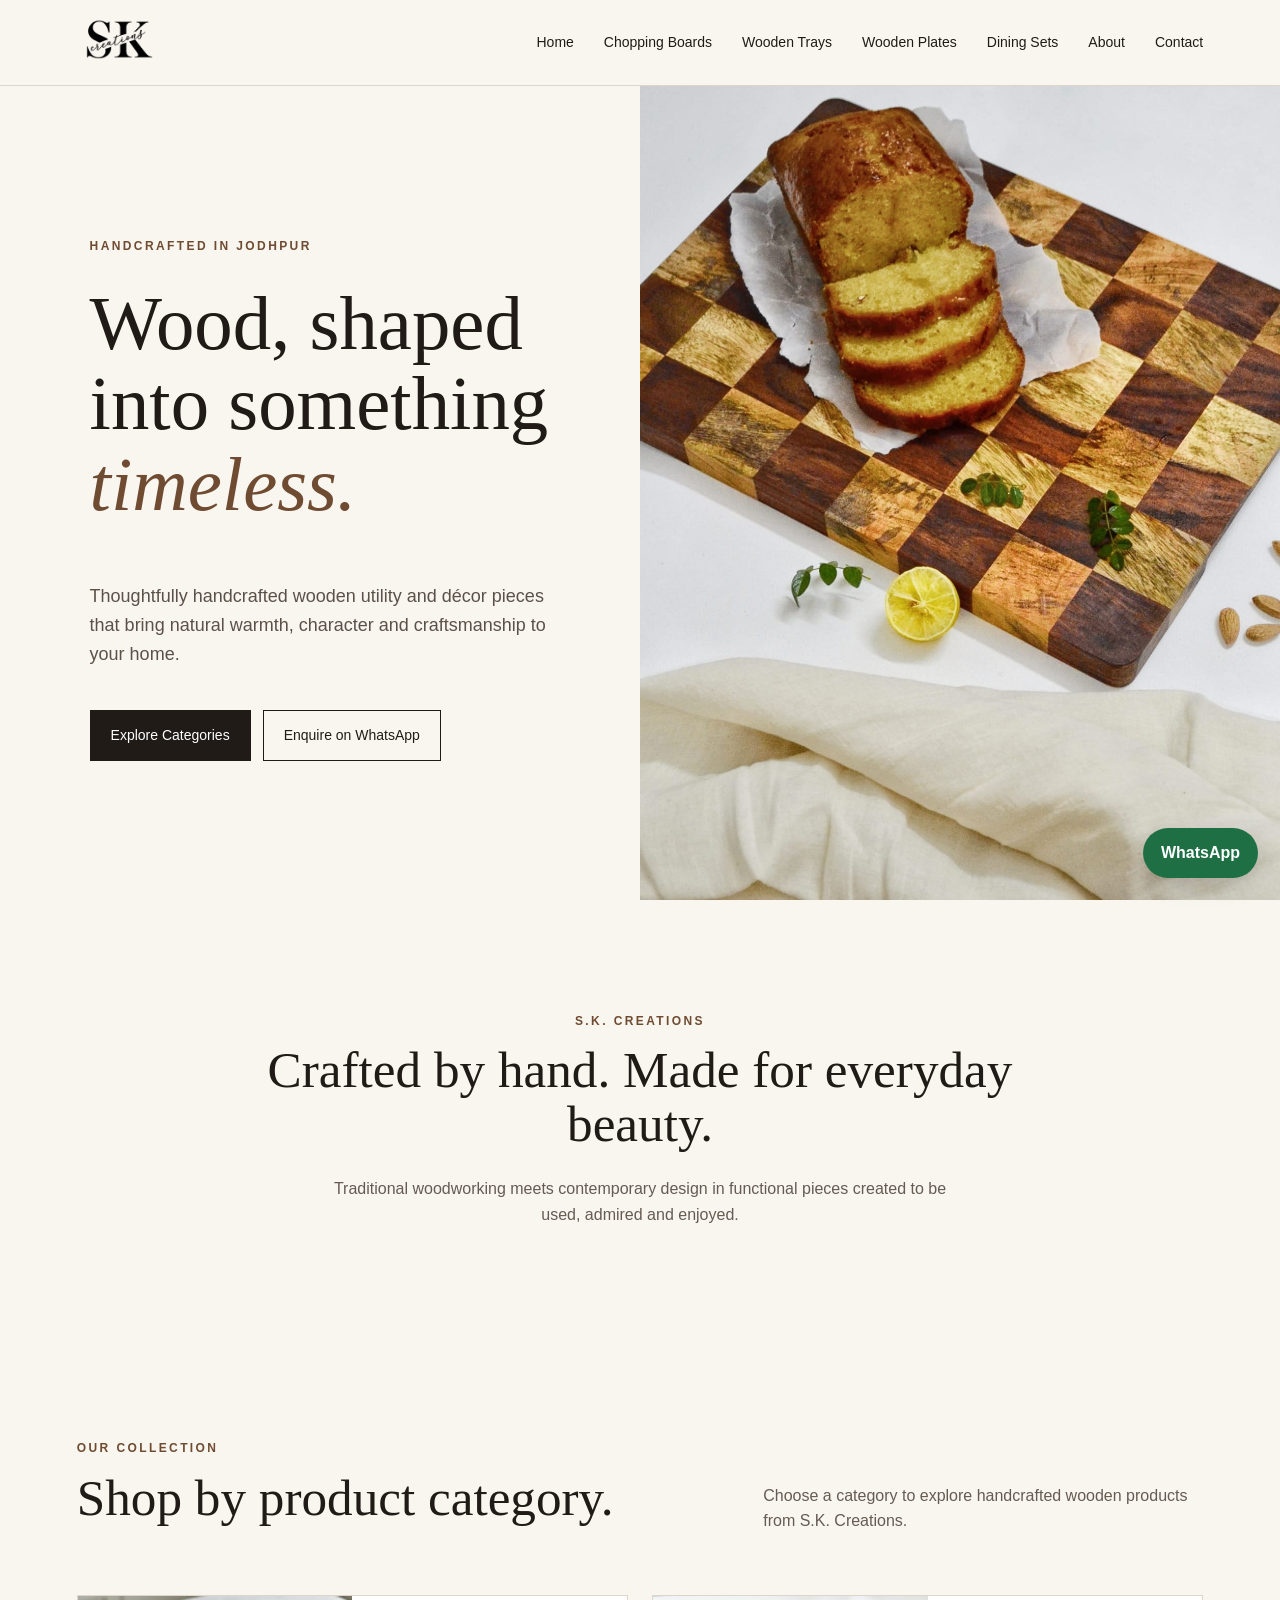
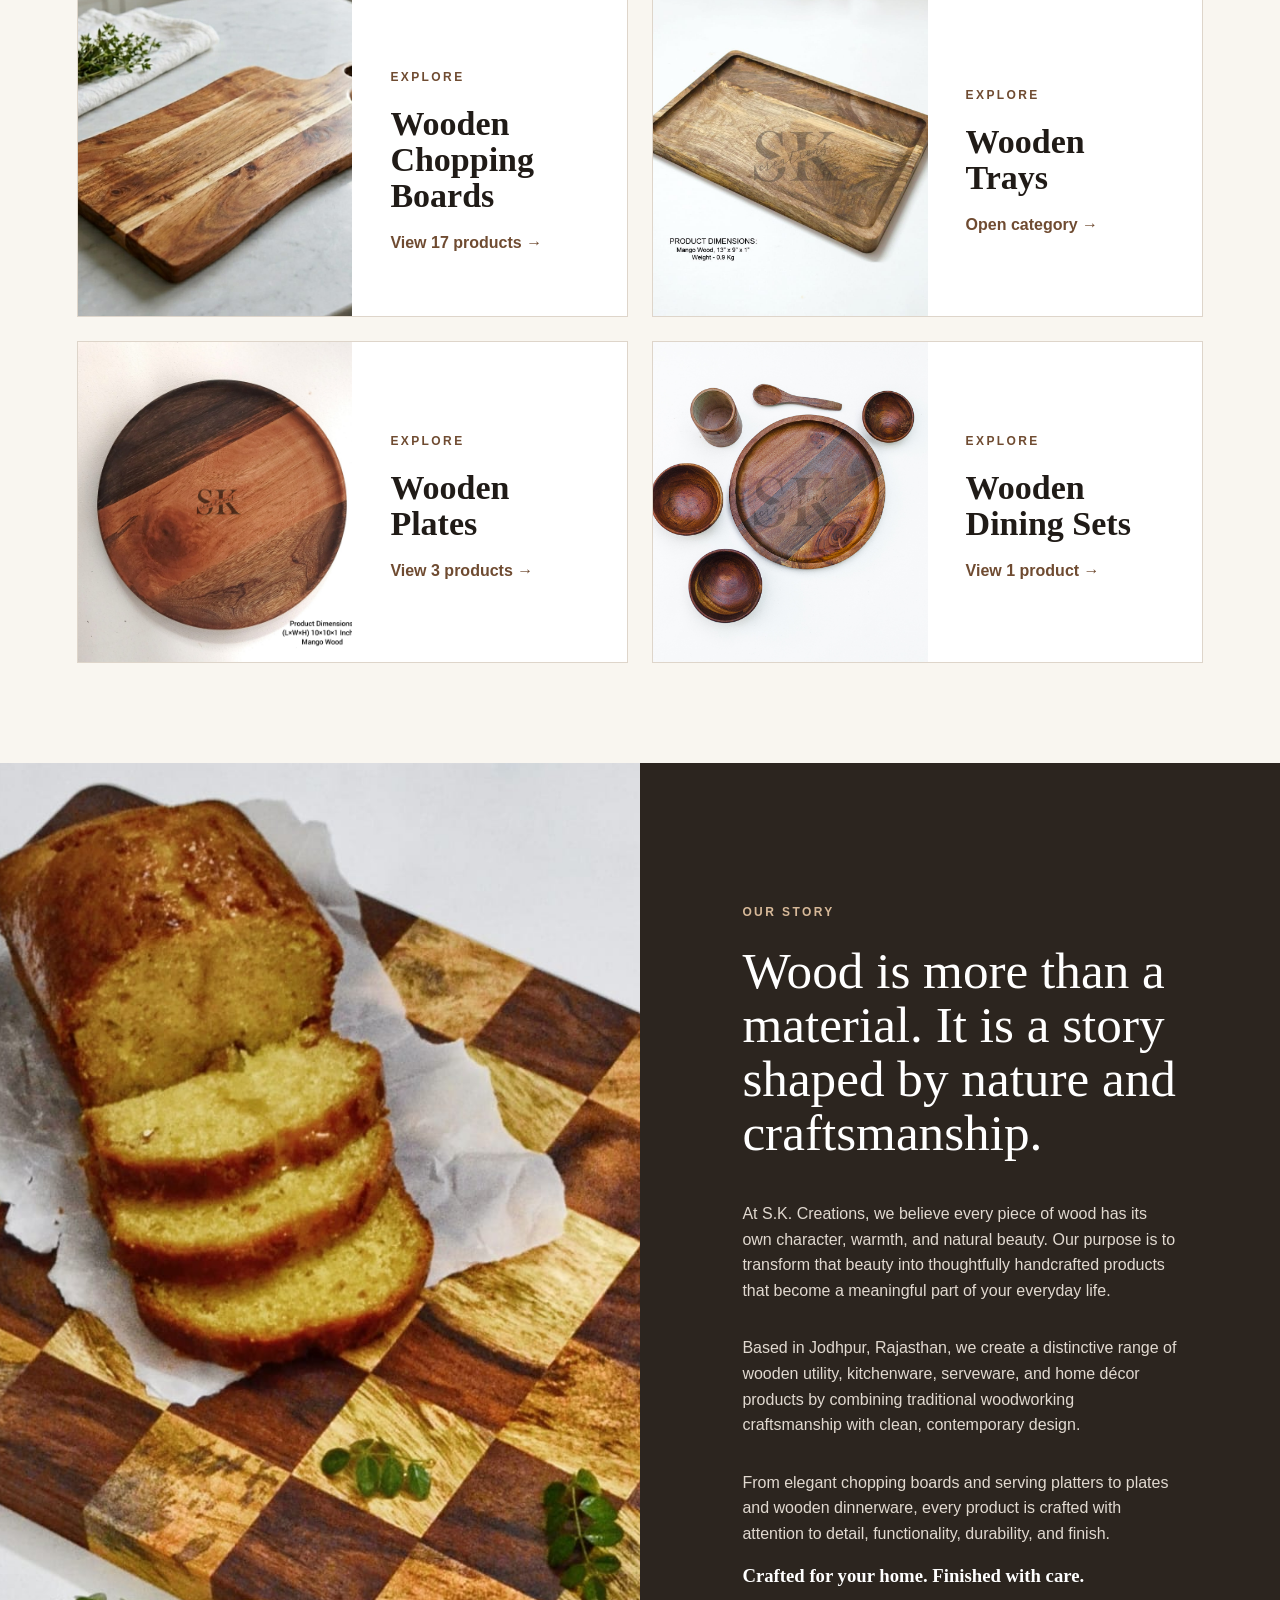
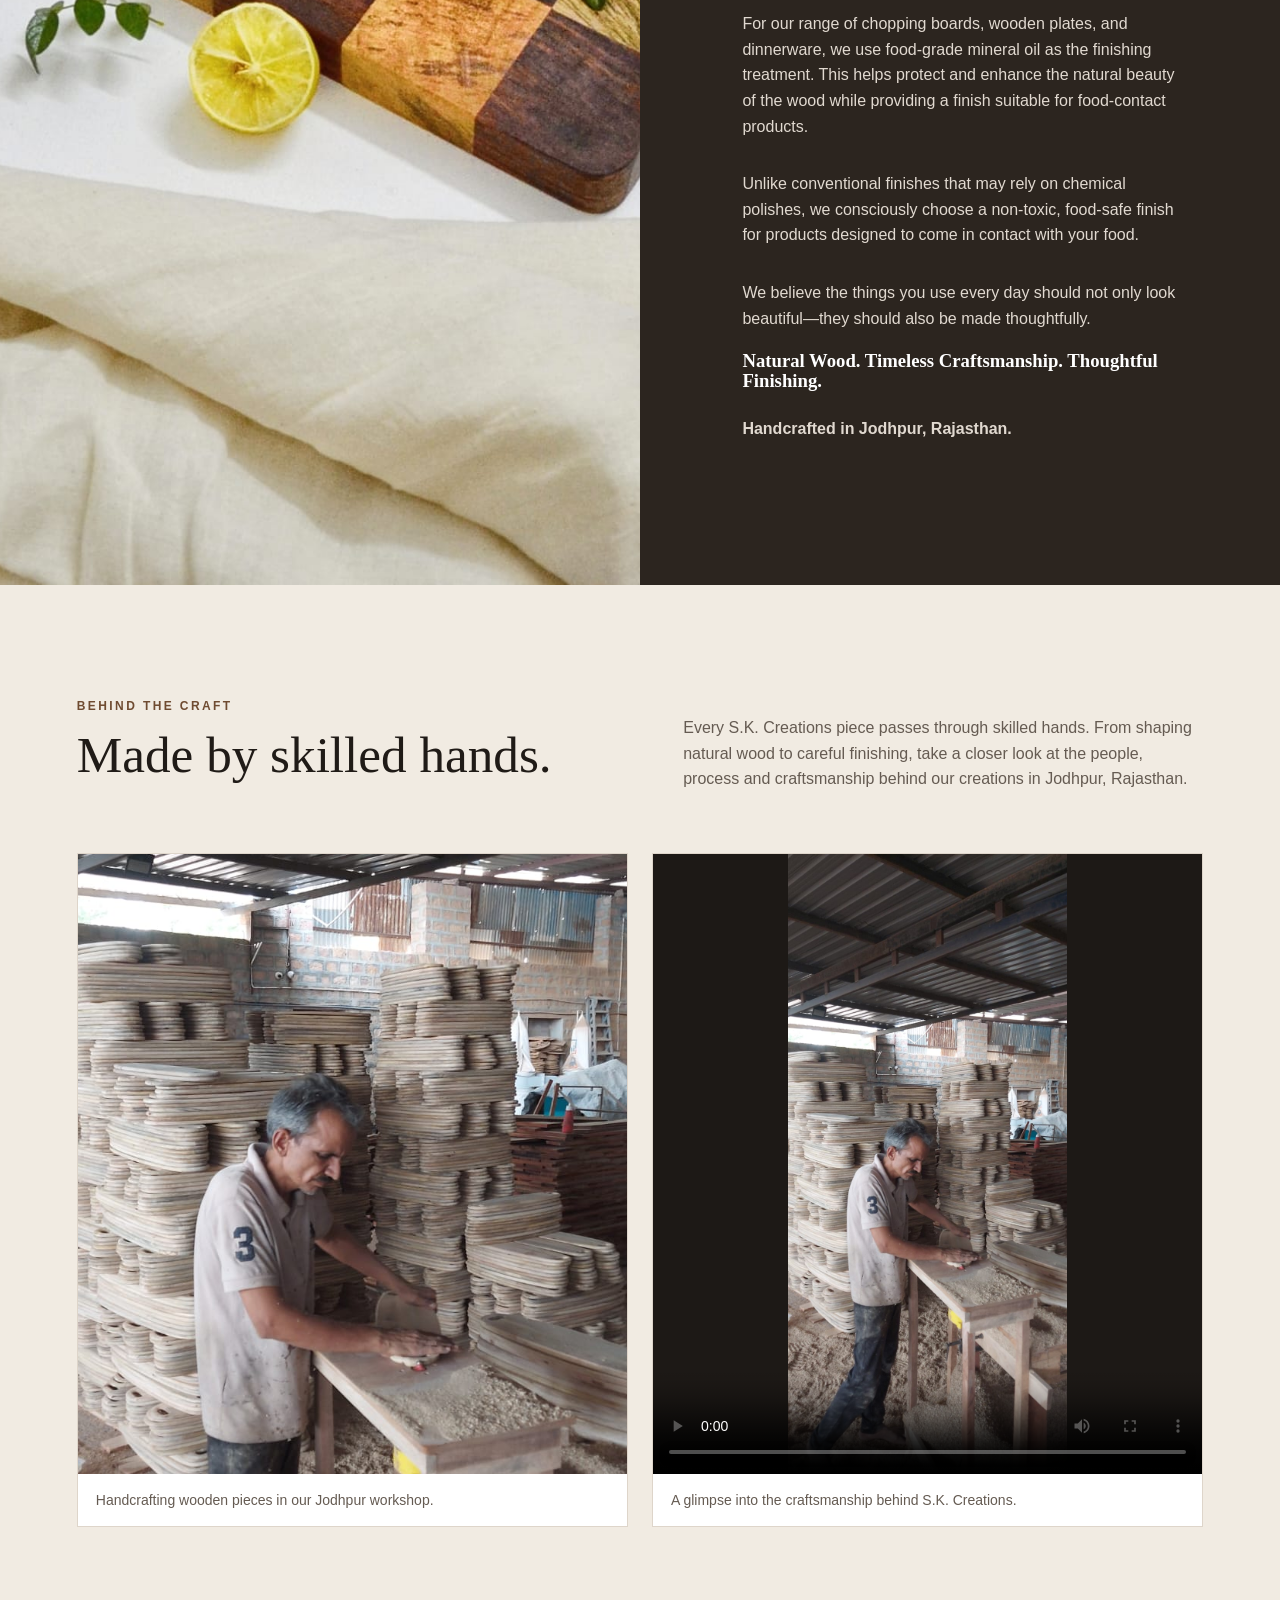
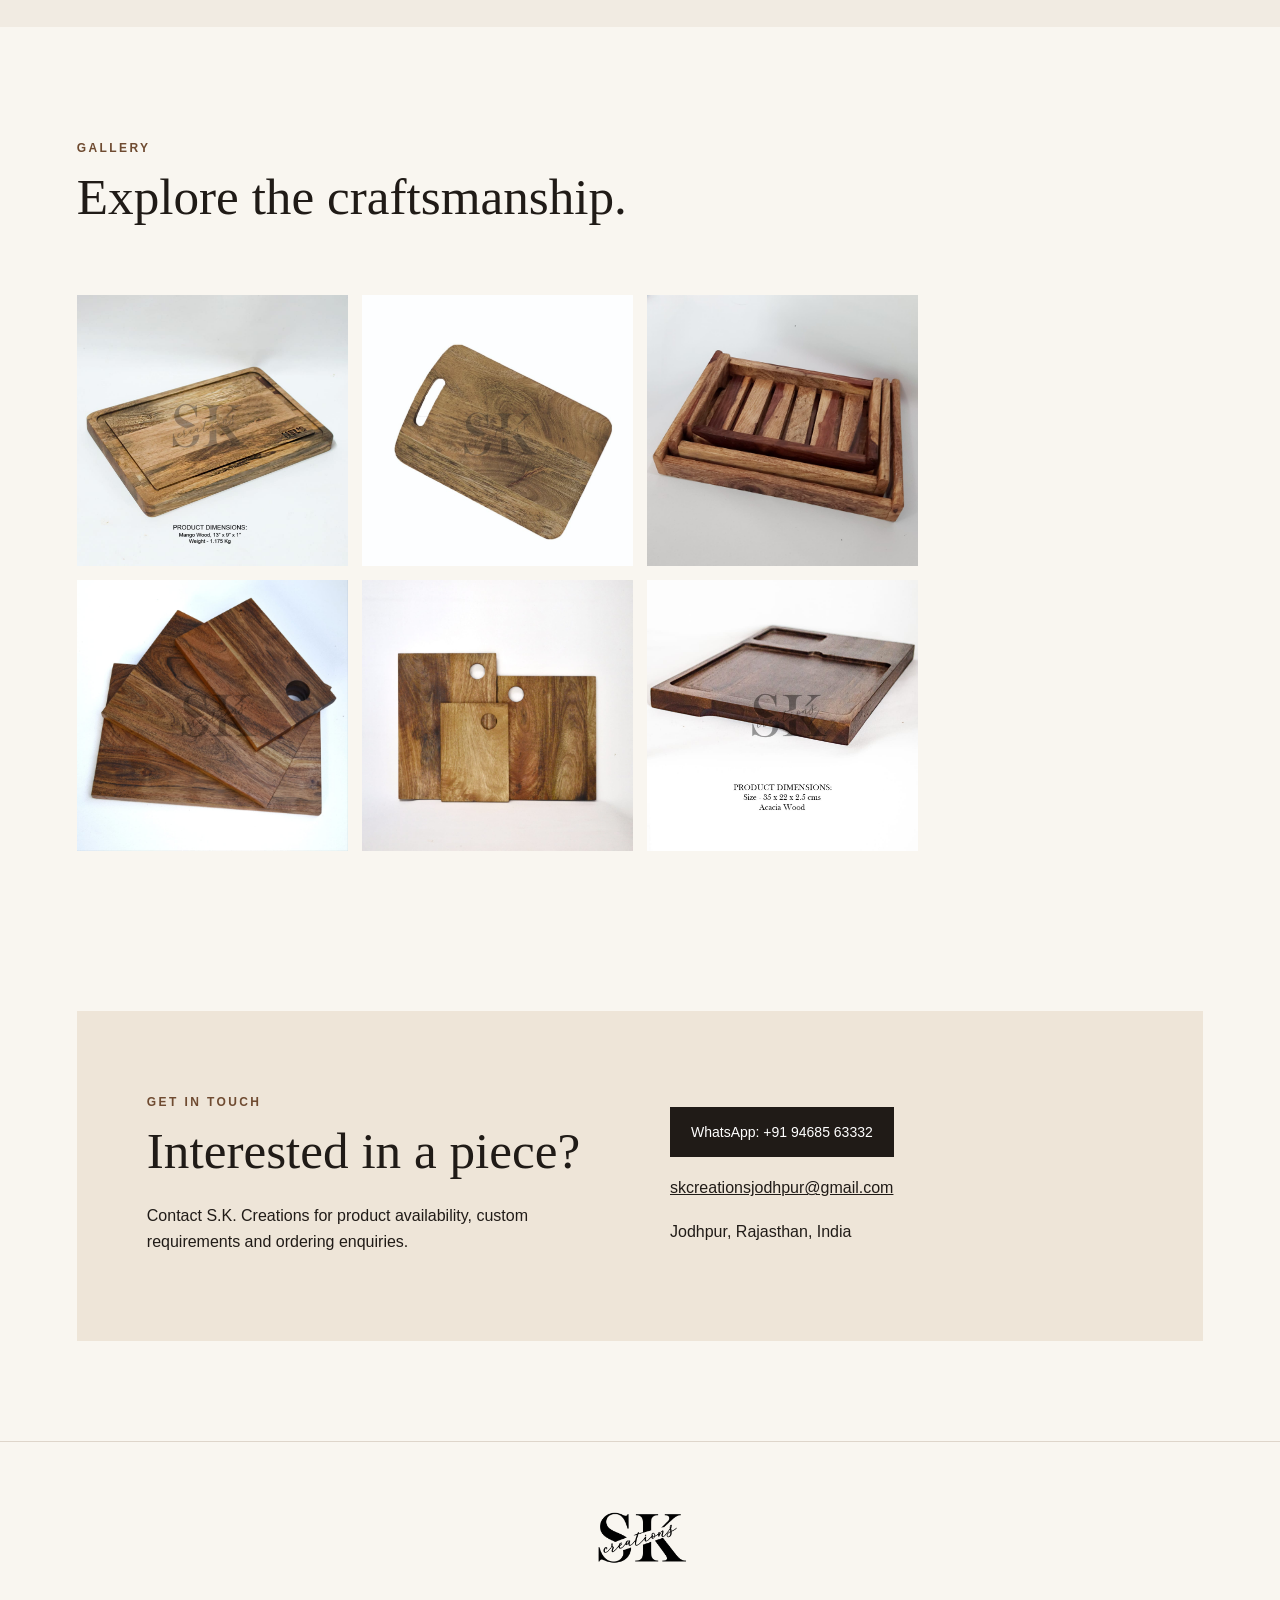
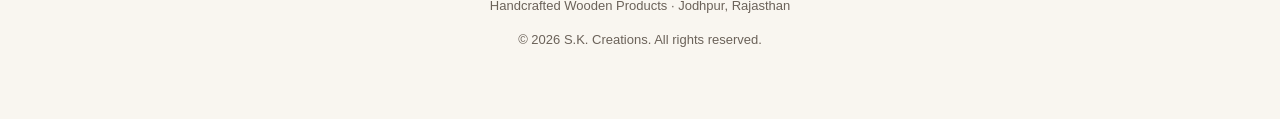
==== index.html @ da2097fd "Add files via upload Behind the Craft" ====
<!doctype html>
<html lang="en">
<head>
<meta charset="utf-8"><meta name="viewport" content="width=device-width,initial-scale=1">
<title>S.K. Creations | Handcrafted Wooden Products</title>
<meta name="description" content="S.K. Creations, Jodhpur — handcrafted wooden chopping boards, trays, plates and dining sets.">
<link rel="stylesheet" href="style.css">
</head>
<body>
<header class="header"><a class="brand" href="index.html"><img src="logo.png" alt="S.K. Creations logo"></a><button class="menu" aria-label="Open menu">☰</button><nav><a href="index.html">Home</a><a href="chopping-boards.html">Chopping Boards</a><a href="wooden-trays.html">Wooden Trays</a><a href="wooden-plates.html">Wooden Plates</a><a href="wooden-dining-set.html">Dining Sets</a><a href="index.html#about">About</a><a href="index.html#contact">Contact</a></nav></header>
<main>
<section id="home" class="hero"><div class="hero-copy"><p class="eyebrow">HANDCRAFTED IN JODHPUR</p><h1>Wood, shaped into something <em>timeless.</em></h1><p>Thoughtfully handcrafted wooden utility and décor pieces that bring natural warmth, character and craftsmanship to your home.</p><div class="actions"><a class="btn" href="#categories">Explore Categories</a><a class="btn outline wa" data-product="our handcrafted wooden collection" href="#">Enquire on WhatsApp</a></div></div><div class="hero-image"><img src="site-hero.jpeg" alt="Handcrafted wooden serving board"></div></section>
<section class="intro"><p class="eyebrow">S.K. CREATIONS</p><h2>Crafted by hand. Made for everyday beauty.</h2><p>Traditional woodworking meets contemporary design in functional pieces created to be used, admired and enjoyed.</p></section>
<section id="categories" class="section"><div class="section-head"><div><p class="eyebrow">OUR COLLECTION</p><h2>Shop by product category.</h2></div><p>Choose a category to explore handcrafted wooden products from S.K. Creations.</p></div><div class="category-grid">
<a class="category-card" href="chopping-boards.html"><img src="SK-CB-001-main.jpeg" alt="Wooden chopping boards"><div><p class="eyebrow">EXPLORE</p><h3>Wooden Chopping Boards</h3><span>View 17 products →</span></div></a>
<a class="category-card" href="wooden-trays.html"><img src="site-about.jpeg" alt="Wooden trays"><div><p class="eyebrow">EXPLORE</p><h3>Wooden Trays</h3><span>Open category →</span></div></a>
<a class="category-card" href="wooden-plates.html"><img src="SK-WP-001-main.jpeg" alt="Mango wooden round serving plates"><div><p class="eyebrow">EXPLORE</p><h3>Wooden Plates</h3><span>View 3 products →</span></div></a>
<a class="category-card" href="wooden-dining-set.html"><img src="SK-DS-001-main.jpeg" alt="Jamun Wooden Dining Set"><div><p class="eyebrow">EXPLORE</p><h3>Wooden Dining Sets</h3><span>View 1 product →</span></div></a>
</div></section>
<section id="about" class="about"><div class="about-image"><img src="our-story.jpeg" alt="Handcrafted wooden chopping board by S.K. Creations"></div><div class="about-copy"><p class="eyebrow">OUR STORY</p><h2>Wood is more than a material. It is a story shaped by nature and craftsmanship.</h2><p>At S.K. Creations, we believe every piece of wood has its own character, warmth, and natural beauty. Our purpose is to transform that beauty into thoughtfully handcrafted products that become a meaningful part of your everyday life.</p><p>Based in Jodhpur, Rajasthan, we create a distinctive range of wooden utility, kitchenware, serveware, and home décor products by combining traditional woodworking craftsmanship with clean, contemporary design.</p><p>From elegant chopping boards and serving platters to plates and wooden dinnerware, every product is crafted with attention to detail, functionality, durability, and finish.</p><h3>Crafted for your home. Finished with care.</h3><p>For our range of chopping boards, wooden plates, and dinnerware, we use food-grade mineral oil as the finishing treatment. This helps protect and enhance the natural beauty of the wood while providing a finish suitable for food-contact products.</p><p>Unlike conventional finishes that may rely on chemical polishes, we consciously choose a non-toxic, food-safe finish for products designed to come in contact with your food.</p><p>We believe the things you use every day should not only look beautiful—they should also be made thoughtfully.</p><h3>Natural Wood. Timeless Craftsmanship. Thoughtful Finishing.</h3><p class="location">Handcrafted in Jodhpur, Rajasthan.</p></div></section>
<section id="craft" class="section craft-section"><div class="section-head"><div><p class="eyebrow">BEHIND THE CRAFT</p><h2>Made by skilled hands.</h2></div><p>Every S.K. Creations piece passes through skilled hands. From shaping natural wood to careful finishing, take a closer look at the people, process and craftsmanship behind our creations in Jodhpur, Rajasthan.</p></div><div class="craft-media"><figure class="craft-photo"><img src="behind-the-craft-workshop.jpeg" alt="S.K. Creations artisan handcrafting wooden products in the Jodhpur workshop" loading="lazy"><figcaption>Handcrafting wooden pieces in our Jodhpur workshop.</figcaption></figure><figure class="craft-video"><video controls preload="metadata" playsinline poster="behind-the-craft-workshop.jpeg"><source src="behind-the-craft-workshop.mp4" type="video/mp4">Your browser does not support embedded video.</video><figcaption>A glimpse into the craftsmanship behind S.K. Creations.</figcaption></figure></div></section>
<section id="gallery" class="section gallery"><div class="section-head"><div><p class="eyebrow">GALLERY</p><h2>Explore the craftsmanship.</h2></div></div><div class="gallery-grid"><img src="site-gallery-5.jpeg" alt="Wooden chopping board"><img src="site-gallery-6.jpeg" alt="Wooden boards collection"><img src="site-gallery-7.jpeg" alt="Wooden serving board"><img src="site-gallery-8.jpeg" alt="Wooden boards"><img src="site-gallery-12.jpeg" alt="Wooden trays"><img src="site-gallery-13.jpeg" alt="Wooden serving board"></div></section>
<section id="contact" class="contact"><div><p class="eyebrow">GET IN TOUCH</p><h2>Interested in a piece?</h2><p>Contact S.K. Creations for product availability, custom requirements and ordering enquiries.</p></div><div class="contact-card"><a class="btn wa" data-product="S.K. Creations products" href="#">WhatsApp: +91 94685 63332</a><a href="mailto:skcreationsjodhpur@gmail.com">skcreationsjodhpur@gmail.com</a><span>Jodhpur, Rajasthan, India</span></div></section>
</main>
<footer><img src="logo.png" alt="S.K. Creations"><p>Handcrafted Wooden Products · Jodhpur, Rajasthan</p><p>© <span id="year"></span> S.K. Creations. All rights reserved.</p></footer>
<a class="floating-wa wa" data-product="S.K. Creations products" href="#" aria-label="Chat on WhatsApp">WhatsApp</a>
<script src="script.js"></script>
</body></html>
---- style.css ----
:root{--ink:#201b17;--brown:#6f4b31;--sand:#eee5d8;--cream:#f9f6f0;--white:#fff;--line:#ded5ca}*{box-sizing:border-box}html{scroll-behavior:smooth}body{margin:0;color:var(--ink);background:var(--cream);font-family:Arial,Helvetica,sans-serif;line-height:1.6}.header{height:86px;display:flex;align-items:center;justify-content:space-between;padding:8px 6vw;background:rgba(249,246,240,.96);position:sticky;top:0;z-index:20;border-bottom:1px solid var(--line)}.brand img{width:82px;height:66px;object-fit:contain}.header nav{display:flex;gap:30px}.header nav a,.text-link{color:var(--ink);text-decoration:none;font-size:14px}.menu{display:none;background:none;border:0;font-size:26px}.hero{min-height:calc(100vh - 86px);display:grid;grid-template-columns:1fr 1fr}.hero-copy{padding:10vw 7vw;display:flex;flex-direction:column;justify-content:center}.eyebrow{letter-spacing:.2em;font-size:12px;font-weight:700;color:var(--brown)}h1,h2,h3{font-family:Georgia,'Times New Roman',serif;line-height:1.05;margin:.2em 0 .5em}h1{font-size:clamp(44px,6vw,88px);font-weight:400}h1 em{color:var(--brown)}h2{font-size:clamp(34px,4vw,58px);font-weight:400}.hero-copy>p:not(.eyebrow){max-width:590px;font-size:18px;color:#5b5148}.hero-image img,.about-image img{width:100%;height:100%;object-fit:cover}.actions{display:flex;gap:12px;flex-wrap:wrap;margin-top:24px}.btn{display:inline-block;background:var(--ink);color:white;text-decoration:none;padding:13px 20px;border:1px solid var(--ink);font-size:14px}.btn.outline{background:transparent;color:var(--ink)}.intro{text-align:center;padding:100px 20px;max-width:900px;margin:auto}.intro>p:last-child{max-width:650px;margin:auto;color:#655b52}.section{padding:100px 6vw}.section-head{display:flex;justify-content:space-between;align-items:end;gap:40px;margin-bottom:45px}.section-head>p{max-width:440px;color:#655b52}.grid.products{display:grid;grid-template-columns:repeat(3,1fr);gap:22px}.card{background:white;border:1px solid var(--line)}.card img{width:100%;aspect-ratio:1/1;object-fit:cover}.card>div{padding:24px}.card h3{font-size:27px}.card strong{display:block;font-size:13px;color:var(--brown);margin:16px 0 8px}.text-link{font-weight:700}.feature{grid-column:span 2;display:grid;grid-template-columns:1.2fr 1fr}.feature img{height:100%;aspect-ratio:auto}.feature>div{display:flex;flex-direction:column;justify-content:center;align-items:flex-start}.about{display:grid;grid-template-columns:1fr 1fr;background:#2c251f;color:white}.about-image{min-height:650px}.about-copy{padding:10vw 8vw;display:flex;flex-direction:column;justify-content:center}.about-copy .eyebrow{color:#d7b999}.about-copy p{color:#e1d9d0}.location{font-weight:700}.gallery-grid{columns:4 240px;column-gap:14px}.gallery-grid img{width:100%;display:block;margin:0 0 14px;break-inside:avoid}.contact{margin:60px 6vw 100px;background:var(--sand);padding:70px;display:grid;grid-template-columns:1fr 1fr;gap:60px}.contact-card{display:flex;flex-direction:column;justify-content:center;align-items:flex-start;gap:18px}.contact-card>a:not(.btn){color:var(--ink)}footer{text-align:center;padding:55px 20px;border-top:1px solid var(--line);font-size:13px;color:#6b6259}footer img{width:110px;height:80px;object-fit:contain}.floating-wa{position:fixed;right:22px;bottom:22px;background:#1f6f45;color:#fff;padding:12px 18px;border-radius:30px;text-decoration:none;font-weight:700;z-index:30;box-shadow:0 6px 25px #0002}@media(max-width:850px){.header nav{display:none;position:absolute;top:86px;left:0;right:0;background:var(--cream);padding:25px 6vw;flex-direction:column;border-bottom:1px solid var(--line)}.header nav.open{display:flex}.menu{display:block}.hero{grid-template-columns:1fr}.hero-copy{padding:80px 7vw}.hero-image{height:60vh}.section-head{display:block}.grid.products{grid-template-columns:1fr 1fr}.feature{grid-column:span 2}.about{grid-template-columns:1fr}.about-image{min-height:450px}.contact{grid-template-columns:1fr;padding:45px 28px}}@media(max-width:560px){.grid.products{grid-template-columns:1fr}.feature{grid-column:auto;display:block}.section{padding:75px 5vw}.contact{margin:30px 5vw 70px}.gallery-grid{columns:2}.hero-image{height:52vh}}

/* Product catalogue upgrade */
.product-catalogue{padding-bottom:40px}.product-detail{display:grid;grid-template-columns:minmax(0,1.15fr) minmax(320px,.85fr);gap:64px;align-items:start;padding:64px 0;border-top:1px solid #ded8cf}.product-detail:first-of-type{margin-top:26px}.product-detail.reverse .product-gallery{order:2}.product-detail.reverse .product-info{order:1}.main-product-image{background:#f3f0ea;aspect-ratio:4/3;overflow:hidden}.main-product-image img{width:100%;height:100%;object-fit:contain;display:block}.thumb-row{display:flex;gap:10px;margin-top:12px;overflow-x:auto;padding-bottom:6px}.thumb{border:1px solid #ddd5c9;background:#fff;padding:0;width:76px;height:76px;flex:0 0 76px;cursor:pointer;opacity:.72}.thumb.active{border:2px solid #7a4e31;opacity:1}.thumb img{width:100%;height:100%;object-fit:cover;display:block}.product-info h2{font-size:clamp(34px,4vw,58px);line-height:1.02;margin:10px 0 12px}.product-subtitle{font-size:17px;color:#6b625a;margin-bottom:22px}.price{font-family:Georgia,serif;font-size:40px;margin:10px 0 2px}.tax-note{font-size:14px;color:#7a4e31;margin:0 0 28px}.specs{border-top:1px solid #ded8cf;margin:0 0 26px}.specs div{display:grid;grid-template-columns:120px 1fr;gap:18px;padding:13px 0;border-bottom:1px solid #ded8cf}.specs dt{font-size:12px;text-transform:uppercase;letter-spacing:.12em;color:#7a7169}.specs dd{margin:0;font-weight:600}.product-description{line-height:1.75;margin-bottom:28px}.product-wa{display:inline-block}.scroll-thumbs{scrollbar-width:thin}@media(max-width:850px){.product-detail{grid-template-columns:1fr;gap:28px;padding:44px 0}.product-detail.reverse .product-gallery,.product-detail.reverse .product-info{order:initial}.product-info h2{font-size:38px}.main-product-image{aspect-ratio:1/1}.thumb{width:64px;height:64px;flex-basis:64px}.specs div{grid-template-columns:105px 1fr}}


/* Category pages */
.category-grid{display:grid;grid-template-columns:repeat(2,1fr);gap:24px}.category-card{display:grid;grid-template-columns:1fr 1fr;background:#fff;border:1px solid var(--line);color:var(--ink);text-decoration:none;min-height:320px;transition:transform .2s ease,box-shadow .2s ease}.category-card:hover{transform:translateY(-3px);box-shadow:0 12px 30px #0001}.category-card img{width:100%;height:100%;min-height:320px;object-fit:cover}.category-card>div{padding:38px;display:flex;flex-direction:column;justify-content:center;align-items:flex-start}.category-card h3{font-size:34px}.category-card span{font-weight:700;color:var(--brown)}.category-hero{padding:100px 7vw 75px;background:var(--sand);text-align:center}.category-hero h1{font-size:clamp(46px,6vw,82px)}.category-hero>p:not(.eyebrow){max-width:700px;margin:0 auto 22px;color:#655b52;font-size:18px}.category-placeholder{display:grid;grid-template-columns:1fr 1fr;gap:70px;align-items:center;min-height:560px}.placeholder-image img{width:100%;height:520px;object-fit:cover}.category-placeholder>div:last-child p:not(.eyebrow){max-width:560px;color:#655b52;margin-bottom:26px}@media(max-width:1000px){.header nav{gap:15px}.header nav a{font-size:12px}}@media(max-width:850px){.category-grid{grid-template-columns:1fr}.category-card{grid-template-columns:1fr 1fr}.category-placeholder{grid-template-columns:1fr;gap:30px}.placeholder-image img{height:420px}.category-hero{padding:75px 6vw 55px}}@media(max-width:560px){.category-card{grid-template-columns:1fr}.category-card img{min-height:250px;height:250px}.category-card>div{padding:28px}.category-card h3{font-size:30px}.placeholder-image img{height:320px}}

/* Behind the Craft */
.craft-section{background:#f1ebe2}.craft-media{display:grid;grid-template-columns:1fr 1fr;gap:24px;align-items:stretch}.craft-media figure{margin:0;background:#fff;border:1px solid var(--line);overflow:hidden}.craft-photo img,.craft-video video{display:block;width:100%;height:620px;object-fit:cover;background:#1d1916}.craft-video video{object-fit:contain}.craft-media figcaption{padding:15px 18px;color:#655b52;font-size:14px}.craft-section .section-head>p{max-width:520px}@media(max-width:850px){.craft-media{grid-template-columns:1fr}.craft-photo img,.craft-video video{height:auto;max-height:70vh}.craft-video video{aspect-ratio:9/16}}
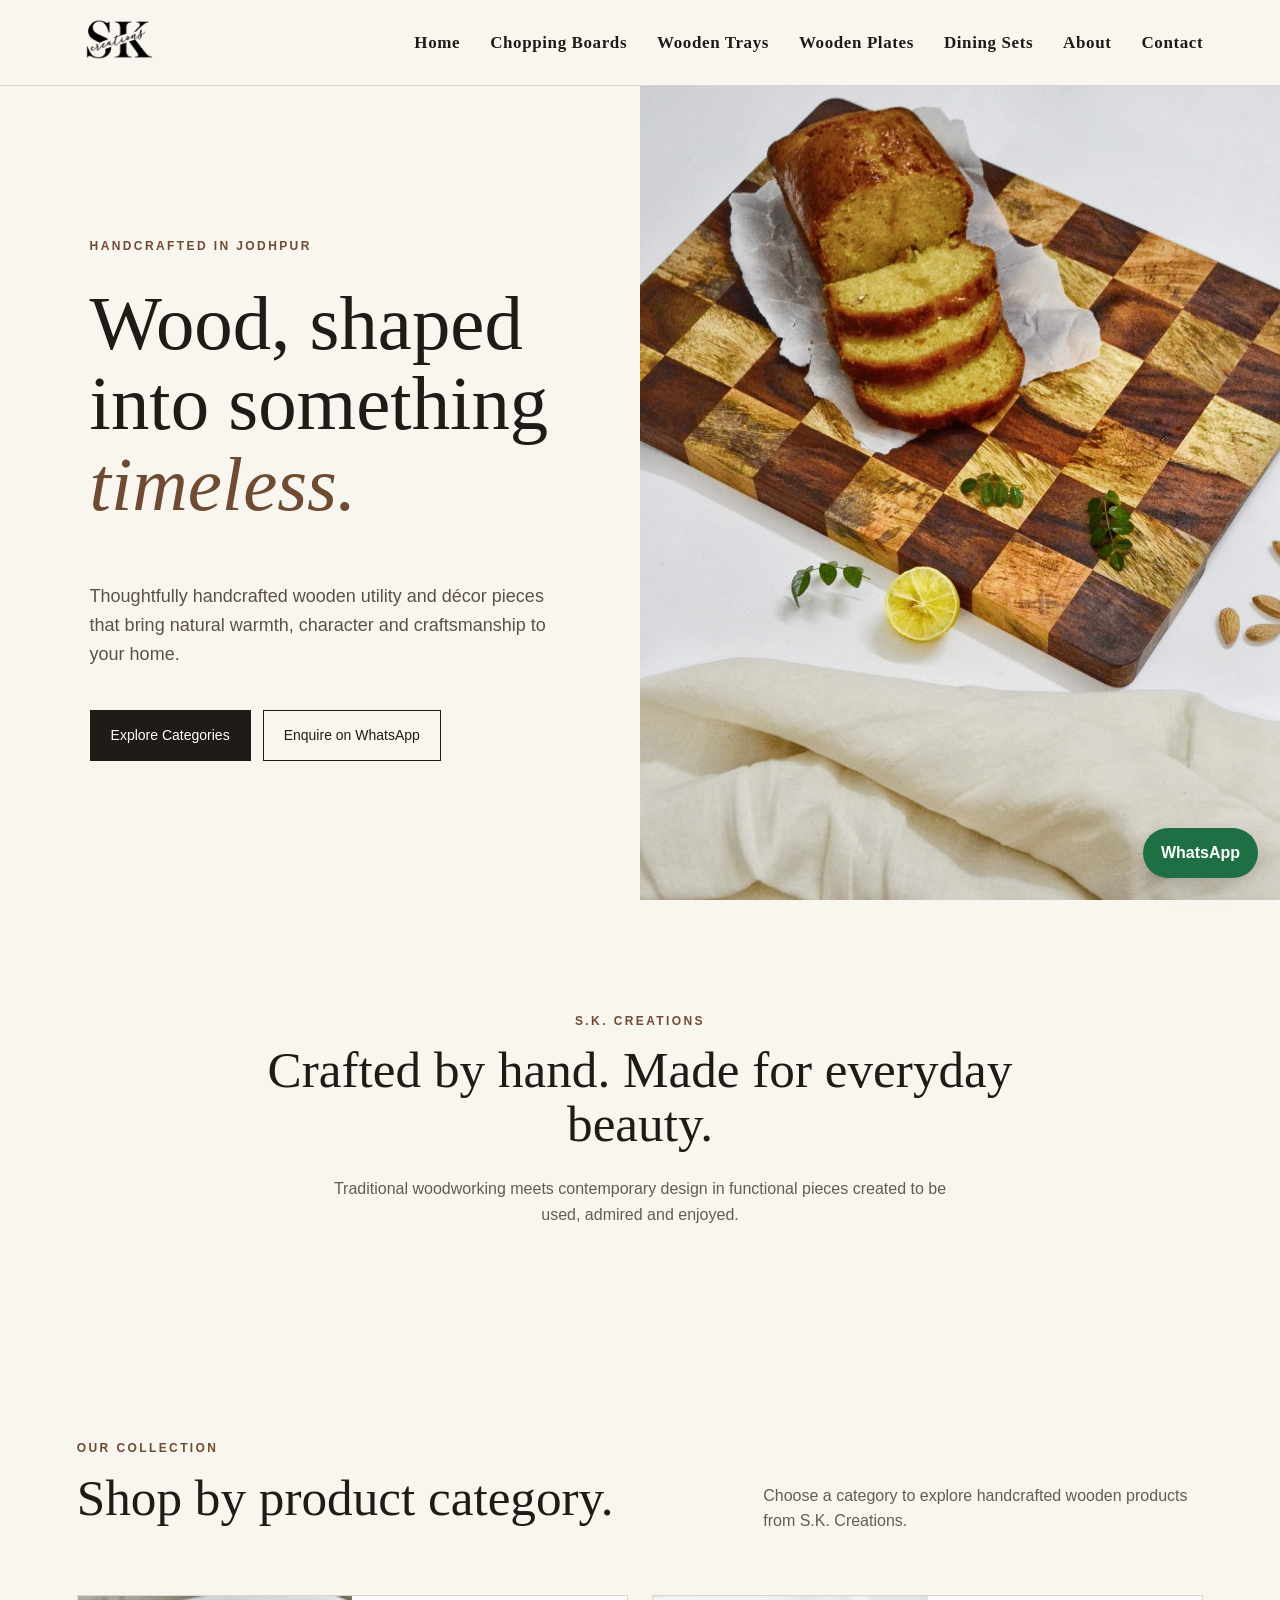
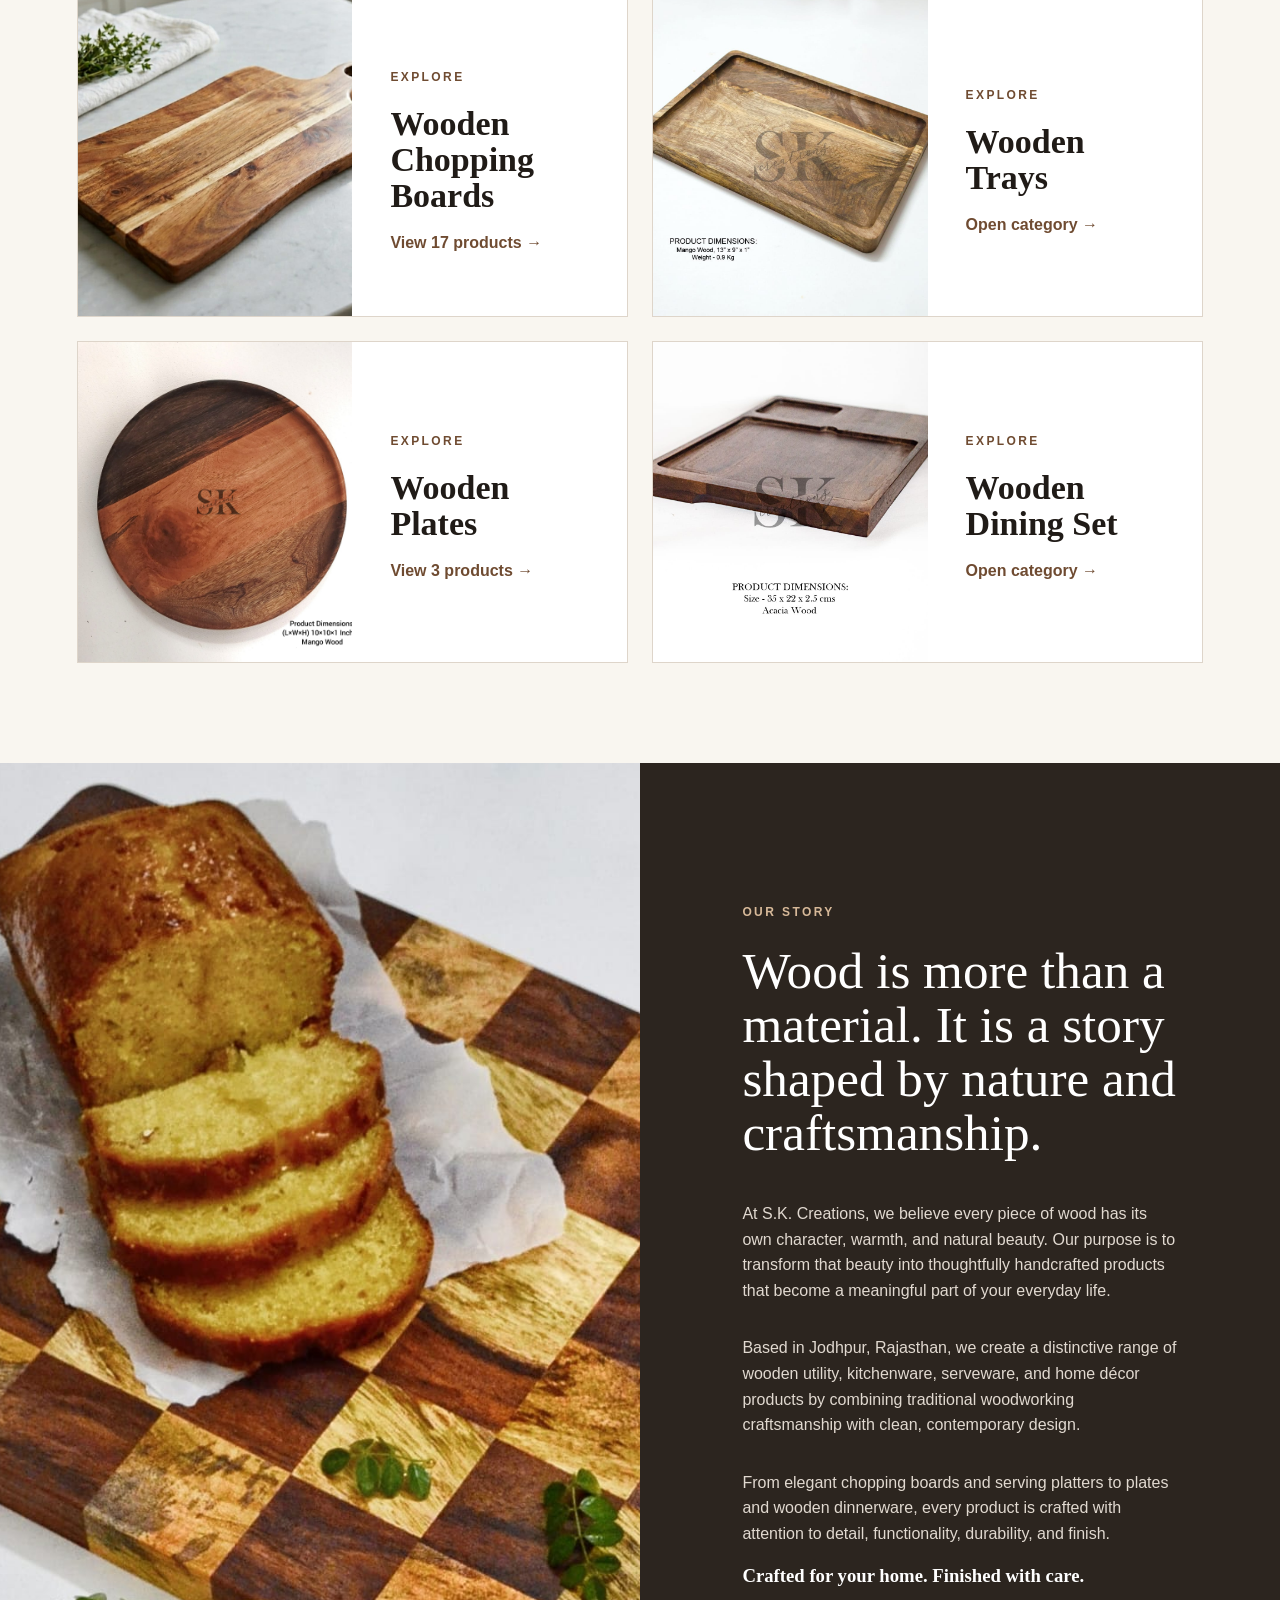
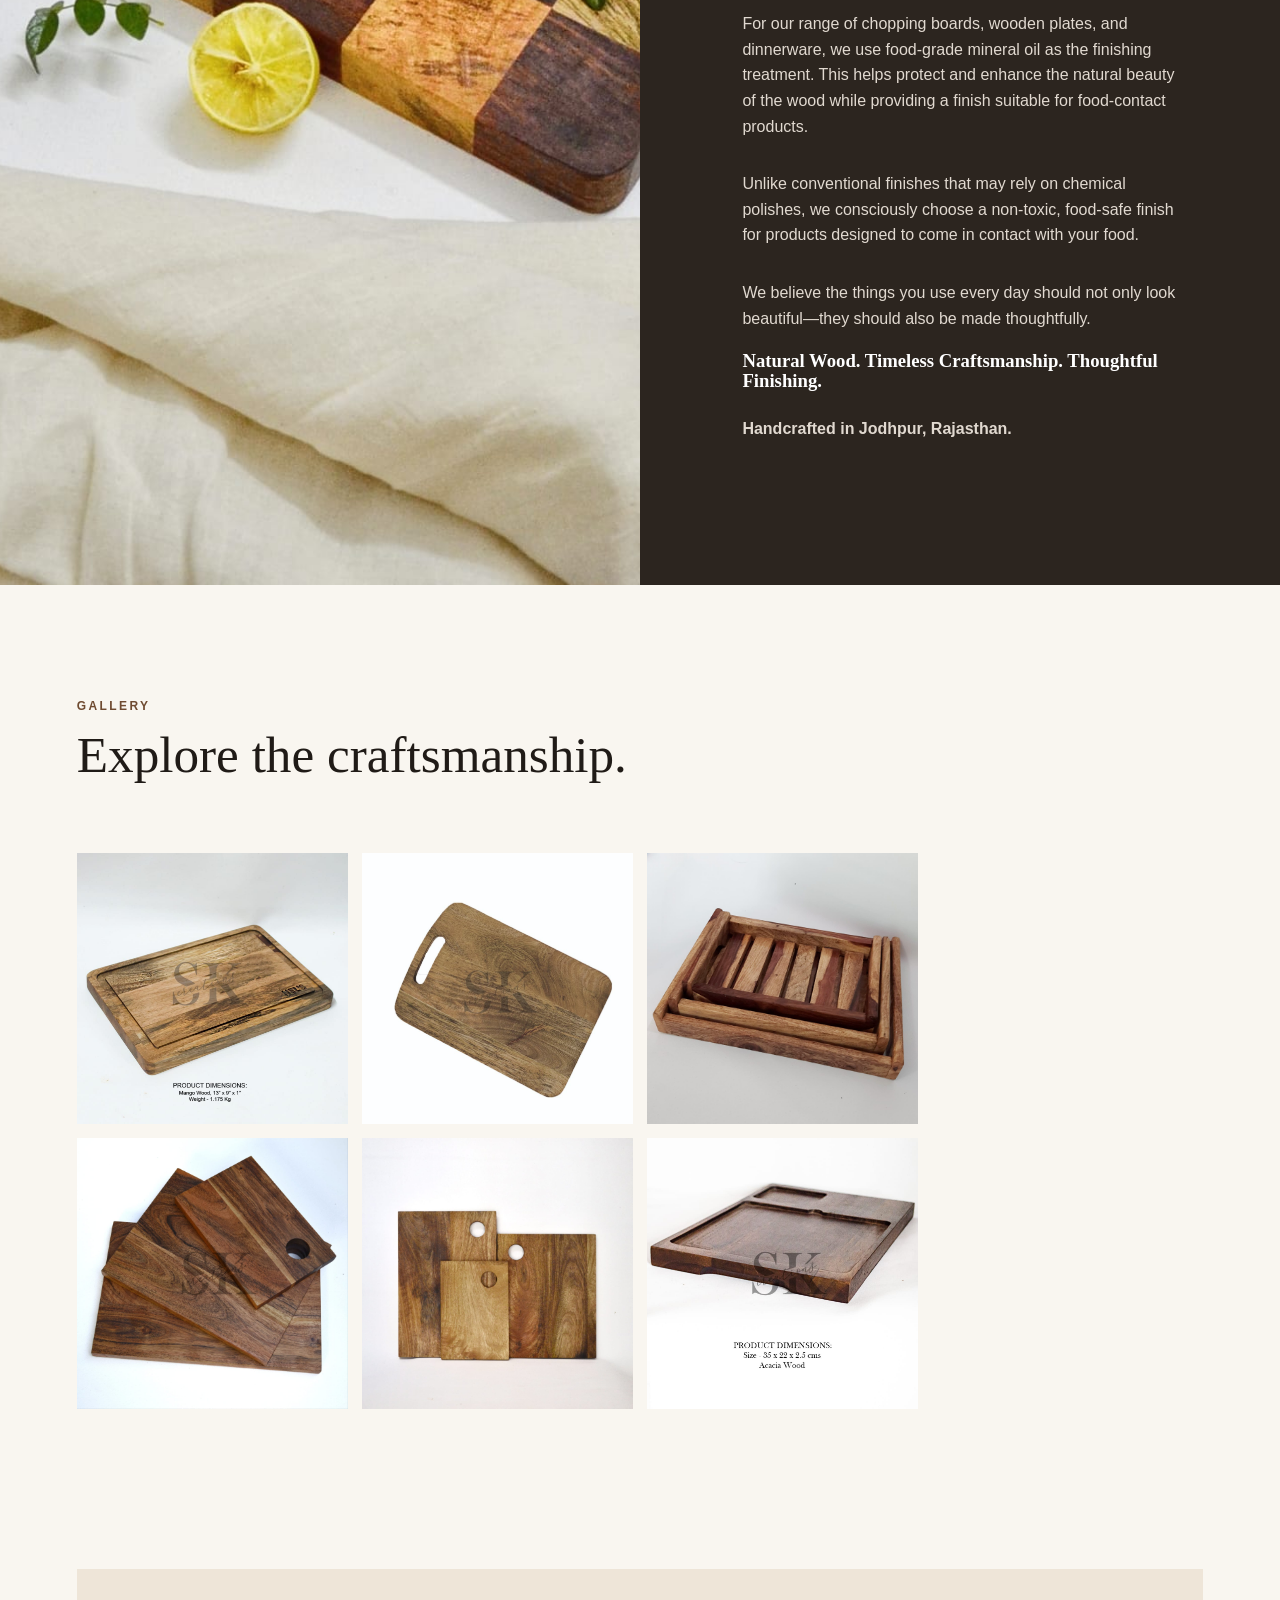
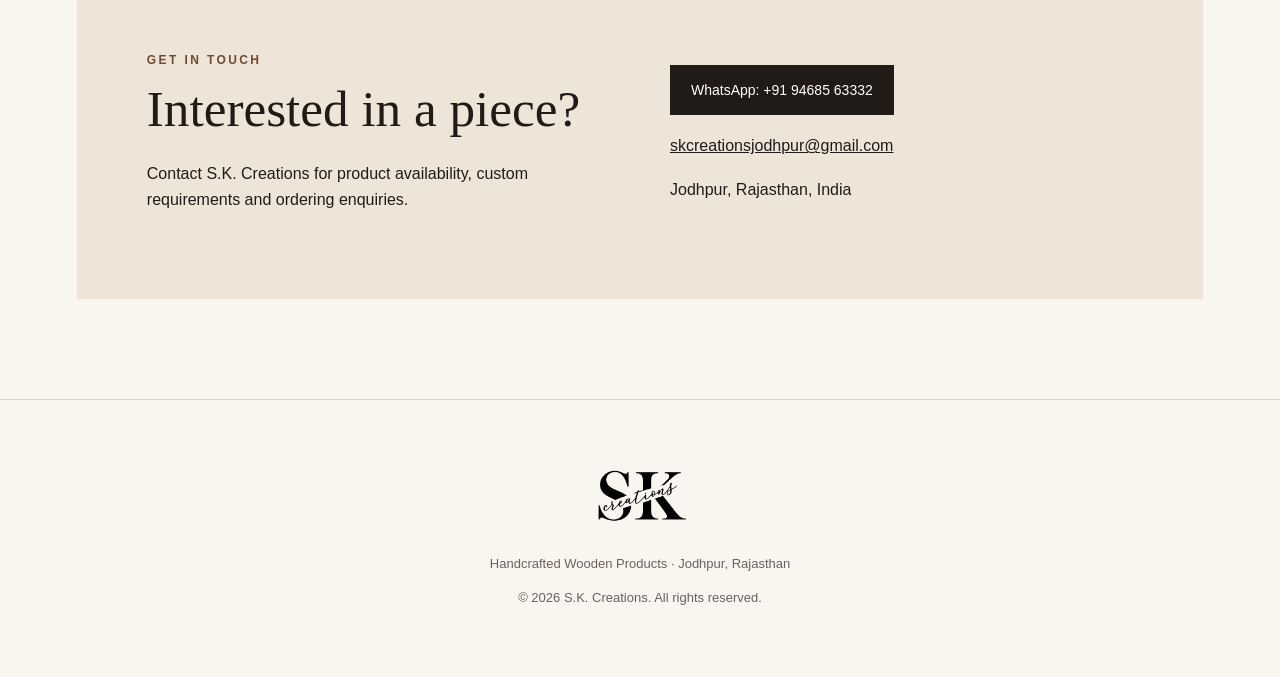
==== commit bf6e43d4: "Add files via upload address" ====
--- a/index.html
+++ b/index.html
@@ -15,10 +15,9 @@
 <a class="category-card" href="chopping-boards.html"><img src="SK-CB-001-main.jpeg" alt="Wooden chopping boards"><div><p class="eyebrow">EXPLORE</p><h3>Wooden Chopping Boards</h3><span>View 17 products →</span></div></a>
 <a class="category-card" href="wooden-trays.html"><img src="site-about.jpeg" alt="Wooden trays"><div><p class="eyebrow">EXPLORE</p><h3>Wooden Trays</h3><span>Open category →</span></div></a>
 <a class="category-card" href="wooden-plates.html"><img src="SK-WP-001-main.jpeg" alt="Mango wooden round serving plates"><div><p class="eyebrow">EXPLORE</p><h3>Wooden Plates</h3><span>View 3 products →</span></div></a>
-<a class="category-card" href="wooden-dining-set.html"><img src="SK-DS-001-main.jpeg" alt="Jamun Wooden Dining Set"><div><p class="eyebrow">EXPLORE</p><h3>Wooden Dining Sets</h3><span>View 1 product →</span></div></a>
+<a class="category-card" href="wooden-dining-set.html"><img src="site-gallery-13.jpeg" alt="Wooden dining set"><div><p class="eyebrow">EXPLORE</p><h3>Wooden Dining Set</h3><span>Open category →</span></div></a>
 </div></section>
 <section id="about" class="about"><div class="about-image"><img src="our-story.jpeg" alt="Handcrafted wooden chopping board by S.K. Creations"></div><div class="about-copy"><p class="eyebrow">OUR STORY</p><h2>Wood is more than a material. It is a story shaped by nature and craftsmanship.</h2><p>At S.K. Creations, we believe every piece of wood has its own character, warmth, and natural beauty. Our purpose is to transform that beauty into thoughtfully handcrafted products that become a meaningful part of your everyday life.</p><p>Based in Jodhpur, Rajasthan, we create a distinctive range of wooden utility, kitchenware, serveware, and home décor products by combining traditional woodworking craftsmanship with clean, contemporary design.</p><p>From elegant chopping boards and serving platters to plates and wooden dinnerware, every product is crafted with attention to detail, functionality, durability, and finish.</p><h3>Crafted for your home. Finished with care.</h3><p>For our range of chopping boards, wooden plates, and dinnerware, we use food-grade mineral oil as the finishing treatment. This helps protect and enhance the natural beauty of the wood while providing a finish suitable for food-contact products.</p><p>Unlike conventional finishes that may rely on chemical polishes, we consciously choose a non-toxic, food-safe finish for products designed to come in contact with your food.</p><p>We believe the things you use every day should not only look beautiful—they should also be made thoughtfully.</p><h3>Natural Wood. Timeless Craftsmanship. Thoughtful Finishing.</h3><p class="location">Handcrafted in Jodhpur, Rajasthan.</p></div></section>
-<section id="craft" class="section craft-section"><div class="section-head"><div><p class="eyebrow">BEHIND THE CRAFT</p><h2>Made by skilled hands.</h2></div><p>Every S.K. Creations piece passes through skilled hands. From shaping natural wood to careful finishing, take a closer look at the people, process and craftsmanship behind our creations in Jodhpur, Rajasthan.</p></div><div class="craft-media"><figure class="craft-photo"><img src="behind-the-craft-workshop.jpeg" alt="S.K. Creations artisan handcrafting wooden products in the Jodhpur workshop" loading="lazy"><figcaption>Handcrafting wooden pieces in our Jodhpur workshop.</figcaption></figure><figure class="craft-video"><video controls preload="metadata" playsinline poster="behind-the-craft-workshop.jpeg"><source src="behind-the-craft-workshop.mp4" type="video/mp4">Your browser does not support embedded video.</video><figcaption>A glimpse into the craftsmanship behind S.K. Creations.</figcaption></figure></div></section>
 <section id="gallery" class="section gallery"><div class="section-head"><div><p class="eyebrow">GALLERY</p><h2>Explore the craftsmanship.</h2></div></div><div class="gallery-grid"><img src="site-gallery-5.jpeg" alt="Wooden chopping board"><img src="site-gallery-6.jpeg" alt="Wooden boards collection"><img src="site-gallery-7.jpeg" alt="Wooden serving board"><img src="site-gallery-8.jpeg" alt="Wooden boards"><img src="site-gallery-12.jpeg" alt="Wooden trays"><img src="site-gallery-13.jpeg" alt="Wooden serving board"></div></section>
 <section id="contact" class="contact"><div><p class="eyebrow">GET IN TOUCH</p><h2>Interested in a piece?</h2><p>Contact S.K. Creations for product availability, custom requirements and ordering enquiries.</p></div><div class="contact-card"><a class="btn wa" data-product="S.K. Creations products" href="#">WhatsApp: +91 94685 63332</a><a href="mailto:skcreationsjodhpur@gmail.com">skcreationsjodhpur@gmail.com</a><span>Jodhpur, Rajasthan, India</span></div></section>
 </main>
--- a/style.css
+++ b/style.css
@@ -9,3 +9,13 @@
 
 /* Behind the Craft */
 .craft-section{background:#f1ebe2}.craft-media{display:grid;grid-template-columns:1fr 1fr;gap:24px;align-items:stretch}.craft-media figure{margin:0;background:#fff;border:1px solid var(--line);overflow:hidden}.craft-photo img,.craft-video video{display:block;width:100%;height:620px;object-fit:cover;background:#1d1916}.craft-video video{object-fit:contain}.craft-media figcaption{padding:15px 18px;color:#655b52;font-size:14px}.craft-section .section-head>p{max-width:520px}@media(max-width:850px){.craft-media{grid-template-columns:1fr}.craft-photo img,.craft-video video{height:auto;max-height:70vh}.craft-video video{aspect-ratio:9/16}}
+
+/* Premium navigation typography */
+.header nav a{
+  font-family:'Cormorant Garamond', Georgia, 'Times New Roman', serif;
+  font-size:17px;
+  font-weight:600;
+  letter-spacing:.035em;
+}
+@media(max-width:1000px){.header nav a{font-size:15px}}
+@media(max-width:850px){.header nav a{font-size:19px;letter-spacing:.025em}}
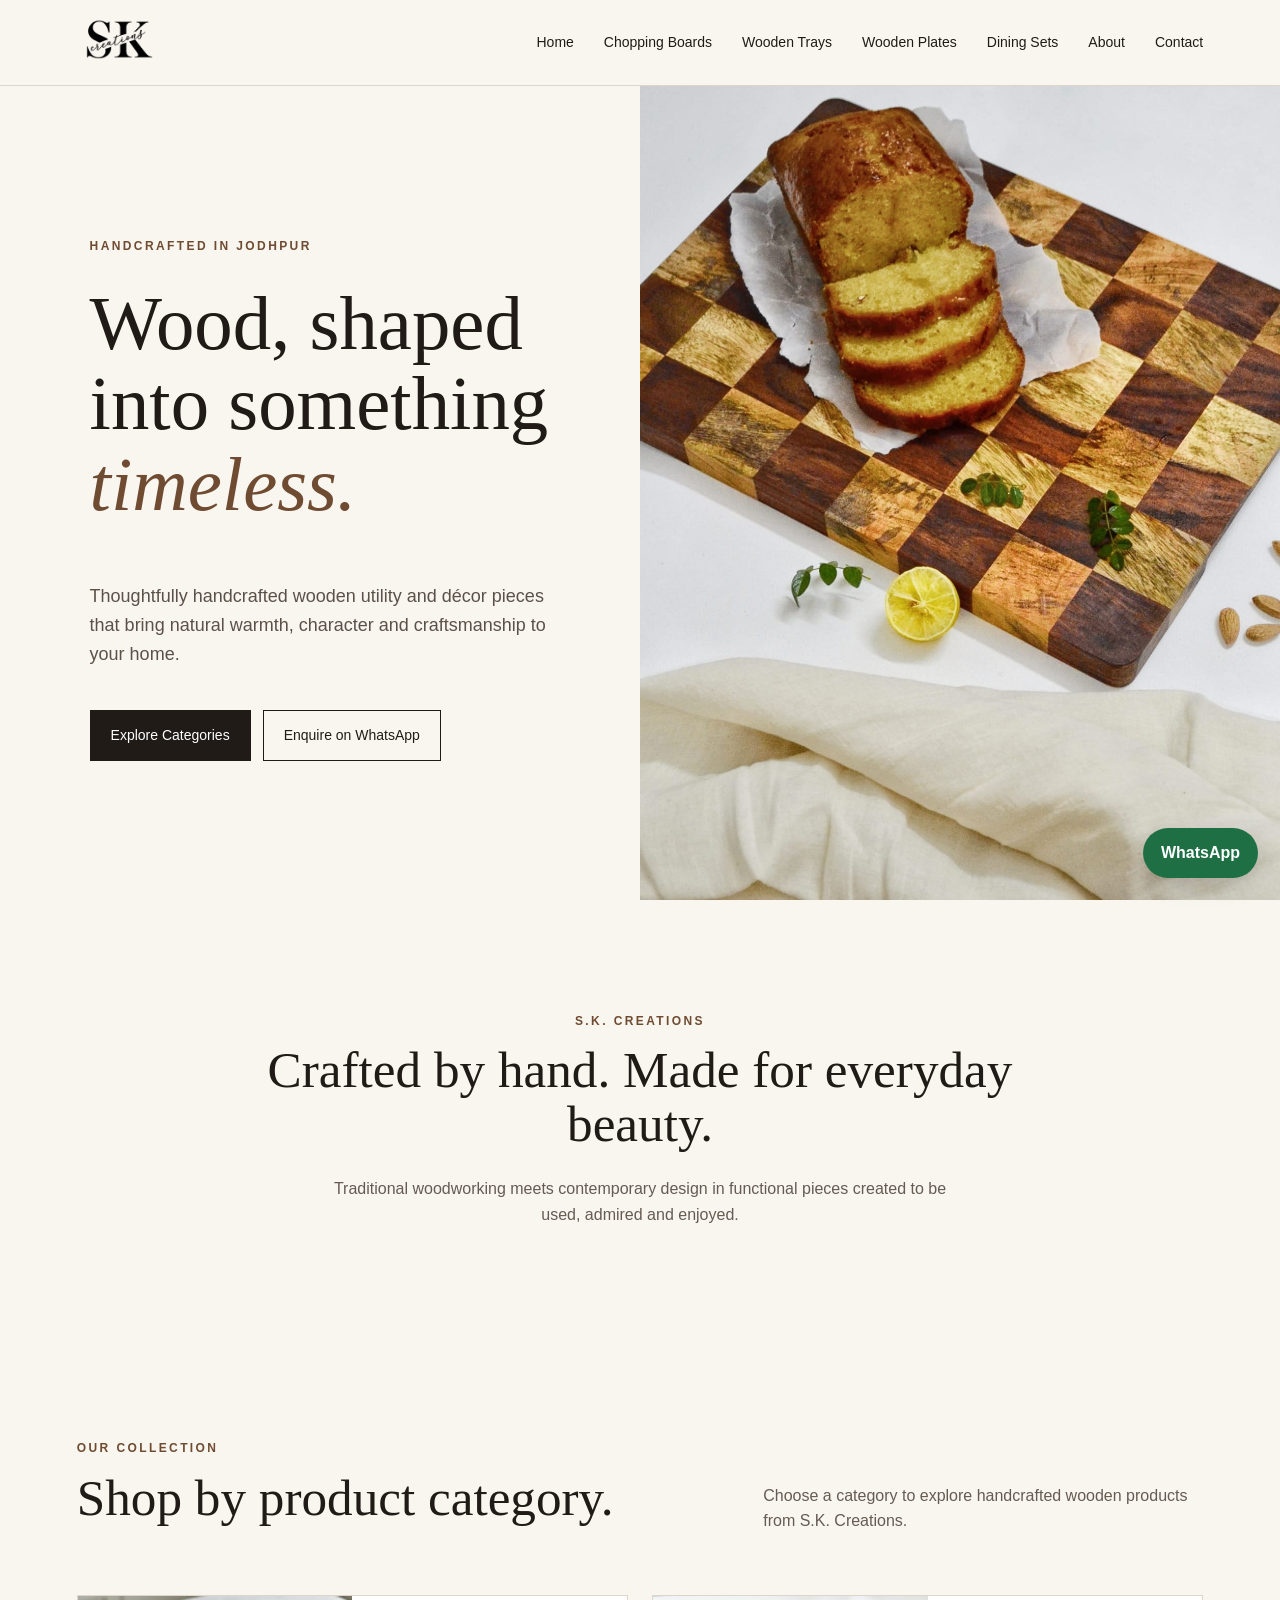
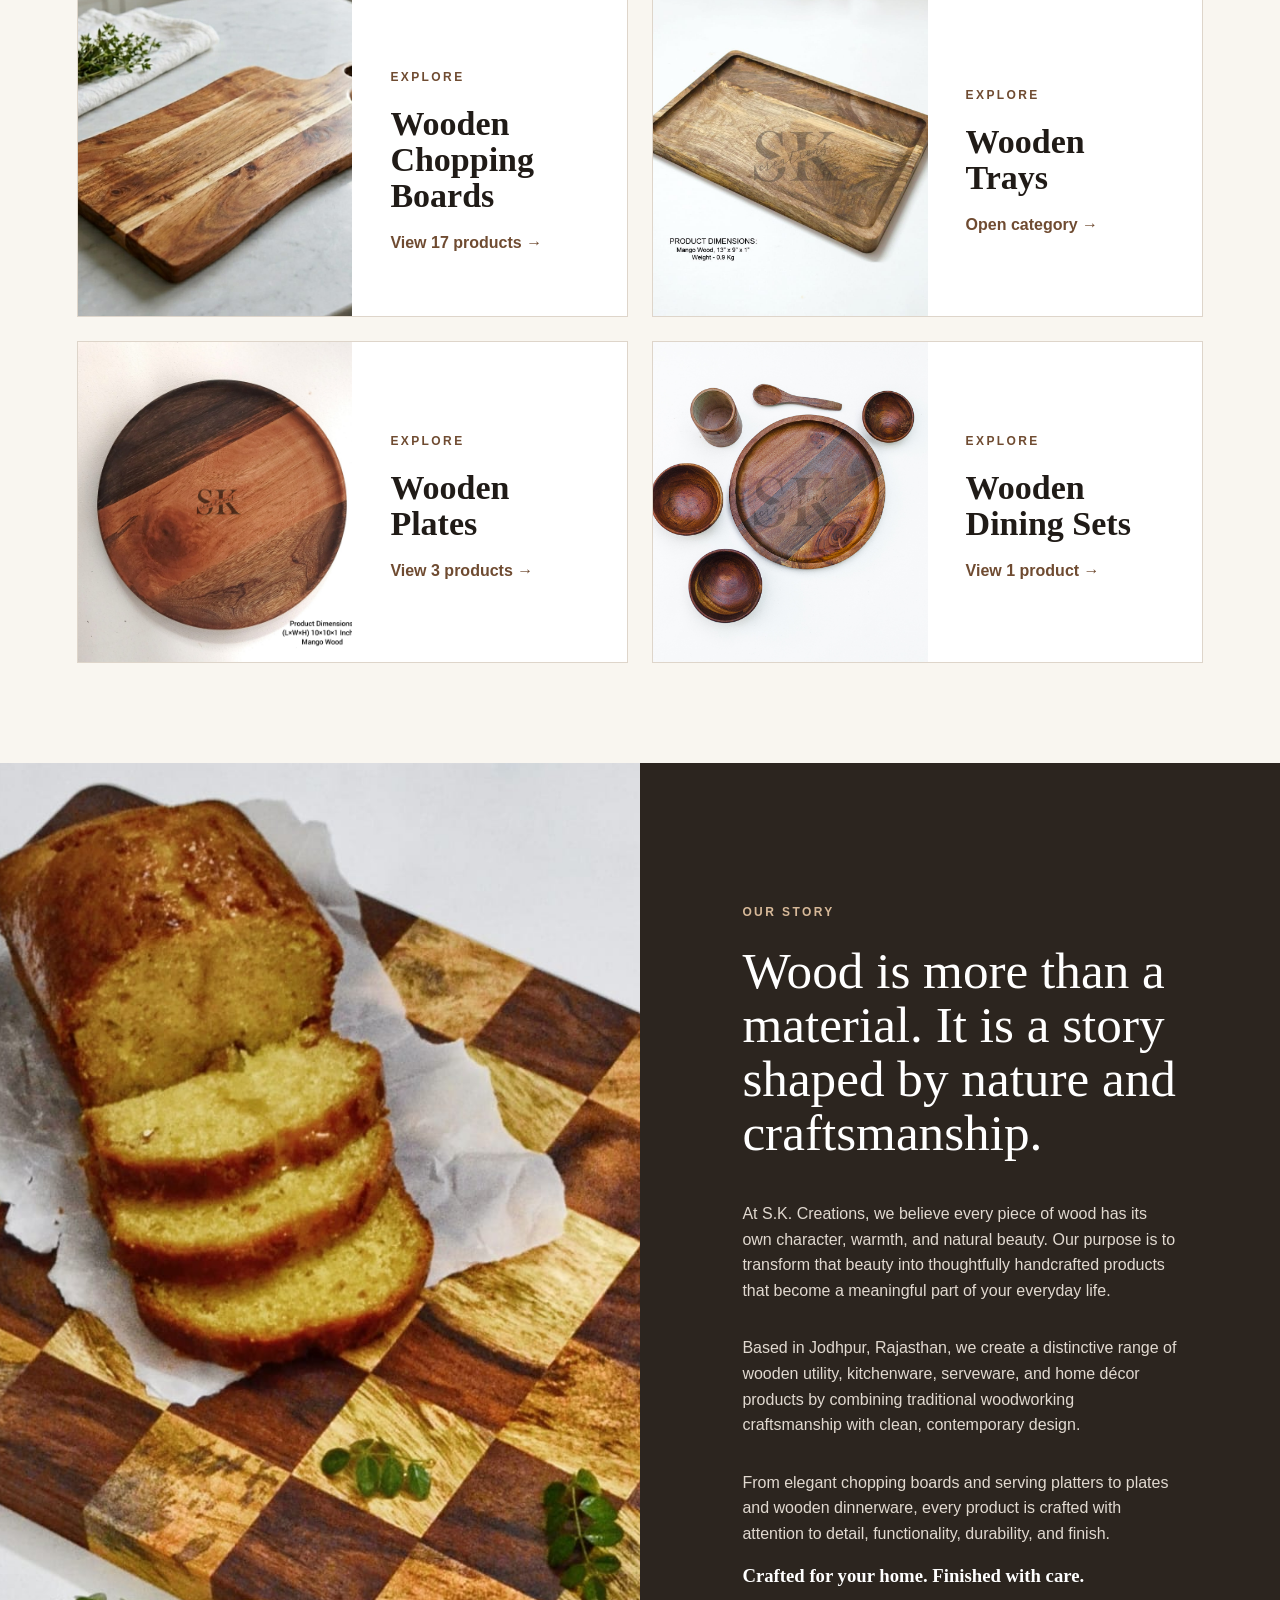
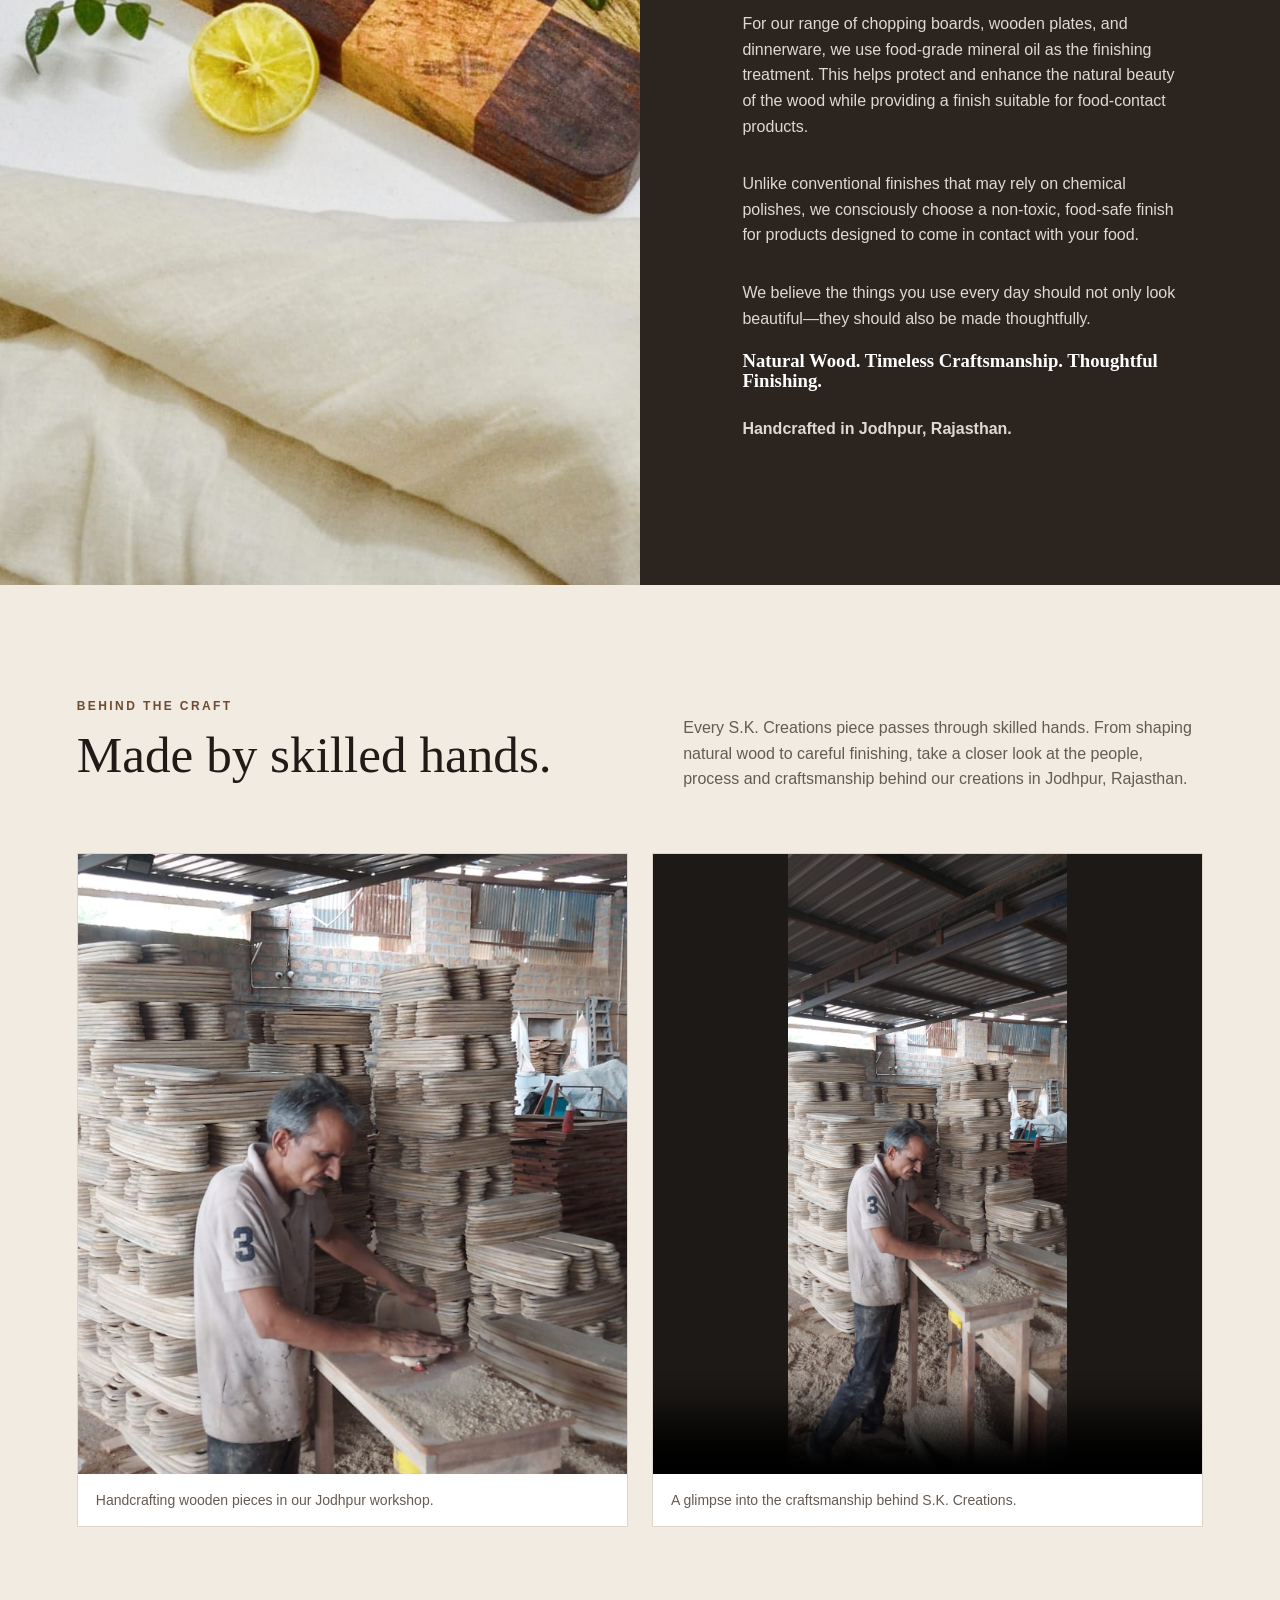
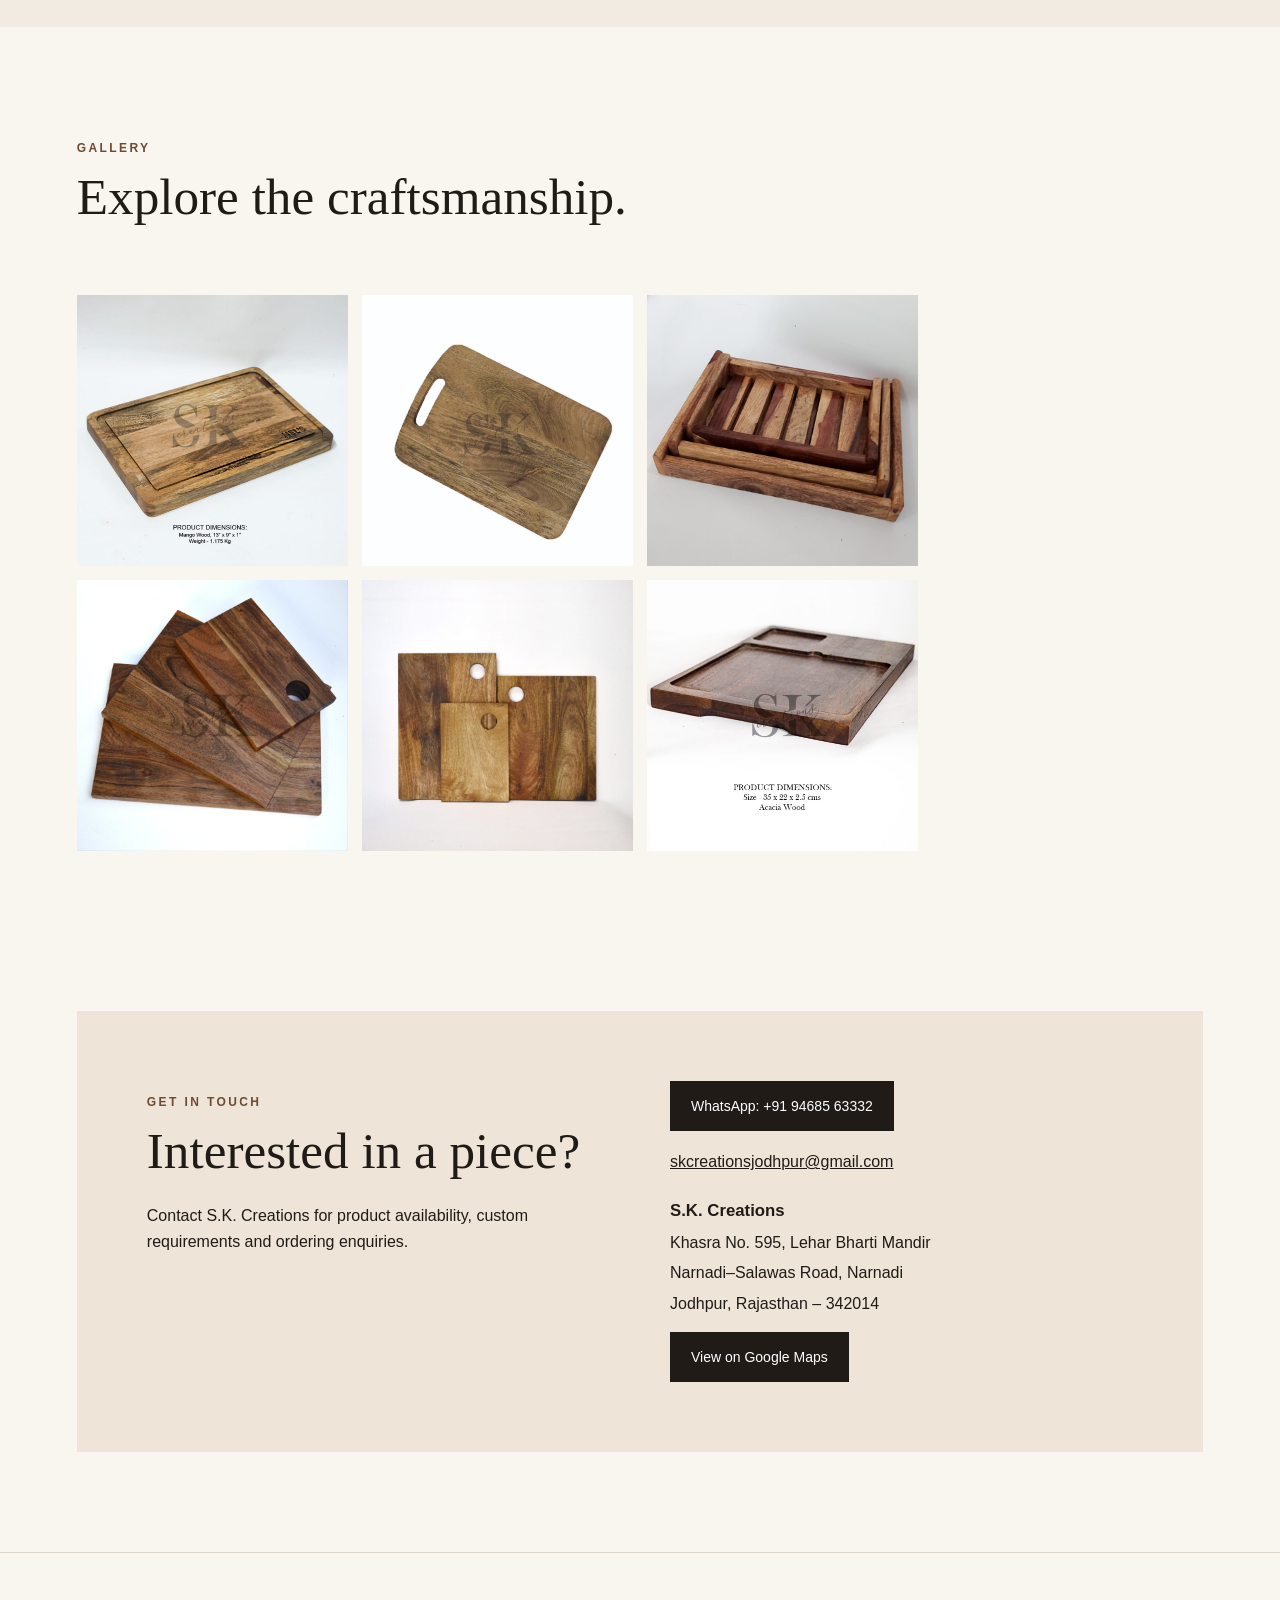
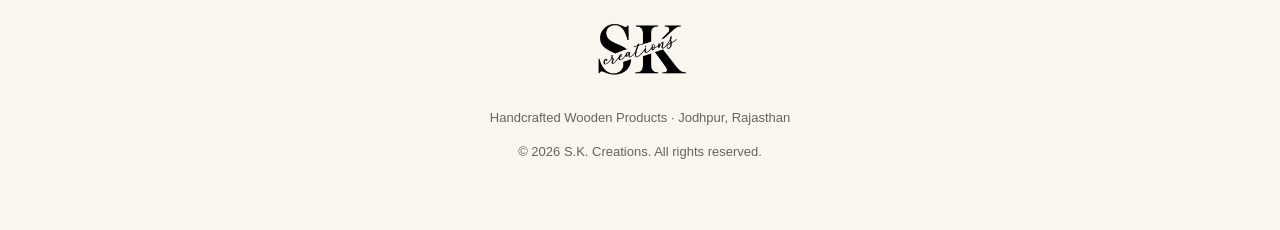
==== commit 941b6110: "Add files via upload address change 3" ====
--- a/index.html
+++ b/index.html
@@ -15,11 +15,12 @@
 <a class="category-card" href="chopping-boards.html"><img src="SK-CB-001-main.jpeg" alt="Wooden chopping boards"><div><p class="eyebrow">EXPLORE</p><h3>Wooden Chopping Boards</h3><span>View 17 products →</span></div></a>
 <a class="category-card" href="wooden-trays.html"><img src="site-about.jpeg" alt="Wooden trays"><div><p class="eyebrow">EXPLORE</p><h3>Wooden Trays</h3><span>Open category →</span></div></a>
 <a class="category-card" href="wooden-plates.html"><img src="SK-WP-001-main.jpeg" alt="Mango wooden round serving plates"><div><p class="eyebrow">EXPLORE</p><h3>Wooden Plates</h3><span>View 3 products →</span></div></a>
-<a class="category-card" href="wooden-dining-set.html"><img src="site-gallery-13.jpeg" alt="Wooden dining set"><div><p class="eyebrow">EXPLORE</p><h3>Wooden Dining Set</h3><span>Open category →</span></div></a>
+<a class="category-card" href="wooden-dining-set.html"><img src="SK-DS-001-main.jpeg" alt="Jamun Wooden Dining Set"><div><p class="eyebrow">EXPLORE</p><h3>Wooden Dining Sets</h3><span>View 1 product →</span></div></a>
 </div></section>
 <section id="about" class="about"><div class="about-image"><img src="our-story.jpeg" alt="Handcrafted wooden chopping board by S.K. Creations"></div><div class="about-copy"><p class="eyebrow">OUR STORY</p><h2>Wood is more than a material. It is a story shaped by nature and craftsmanship.</h2><p>At S.K. Creations, we believe every piece of wood has its own character, warmth, and natural beauty. Our purpose is to transform that beauty into thoughtfully handcrafted products that become a meaningful part of your everyday life.</p><p>Based in Jodhpur, Rajasthan, we create a distinctive range of wooden utility, kitchenware, serveware, and home décor products by combining traditional woodworking craftsmanship with clean, contemporary design.</p><p>From elegant chopping boards and serving platters to plates and wooden dinnerware, every product is crafted with attention to detail, functionality, durability, and finish.</p><h3>Crafted for your home. Finished with care.</h3><p>For our range of chopping boards, wooden plates, and dinnerware, we use food-grade mineral oil as the finishing treatment. This helps protect and enhance the natural beauty of the wood while providing a finish suitable for food-contact products.</p><p>Unlike conventional finishes that may rely on chemical polishes, we consciously choose a non-toxic, food-safe finish for products designed to come in contact with your food.</p><p>We believe the things you use every day should not only look beautiful—they should also be made thoughtfully.</p><h3>Natural Wood. Timeless Craftsmanship. Thoughtful Finishing.</h3><p class="location">Handcrafted in Jodhpur, Rajasthan.</p></div></section>
+<section id="craft" class="section craft-section"><div class="section-head"><div><p class="eyebrow">BEHIND THE CRAFT</p><h2>Made by skilled hands.</h2></div><p>Every S.K. Creations piece passes through skilled hands. From shaping natural wood to careful finishing, take a closer look at the people, process and craftsmanship behind our creations in Jodhpur, Rajasthan.</p></div><div class="craft-media"><figure class="craft-photo"><img src="behind-the-craft-workshop.jpeg" alt="S.K. Creations artisan handcrafting wooden products in the Jodhpur workshop" loading="lazy"><figcaption>Handcrafting wooden pieces in our Jodhpur workshop.</figcaption></figure><figure class="craft-video"><video controls preload="metadata" playsinline poster="behind-the-craft-workshop.jpeg"><source src="behind-the-craft-workshop.mp4" type="video/mp4">Your browser does not support embedded video.</video><figcaption>A glimpse into the craftsmanship behind S.K. Creations.</figcaption></figure></div></section>
 <section id="gallery" class="section gallery"><div class="section-head"><div><p class="eyebrow">GALLERY</p><h2>Explore the craftsmanship.</h2></div></div><div class="gallery-grid"><img src="site-gallery-5.jpeg" alt="Wooden chopping board"><img src="site-gallery-6.jpeg" alt="Wooden boards collection"><img src="site-gallery-7.jpeg" alt="Wooden serving board"><img src="site-gallery-8.jpeg" alt="Wooden boards"><img src="site-gallery-12.jpeg" alt="Wooden trays"><img src="site-gallery-13.jpeg" alt="Wooden serving board"></div></section>
-<section id="contact" class="contact"><div><p class="eyebrow">GET IN TOUCH</p><h2>Interested in a piece?</h2><p>Contact S.K. Creations for product availability, custom requirements and ordering enquiries.</p></div><div class="contact-card"><a class="btn wa" data-product="S.K. Creations products" href="#">WhatsApp: +91 94685 63332</a><a href="mailto:skcreationsjodhpur@gmail.com">skcreationsjodhpur@gmail.com</a><span>Jodhpur, Rajasthan, India</span></div></section>
+<section id="contact" class="contact"><div><p class="eyebrow">GET IN TOUCH</p><h2>Interested in a piece?</h2><p>Contact S.K. Creations for product availability, custom requirements and ordering enquiries.</p></div><div class="contact-card"><a class="btn wa" data-product="S.K. Creations products" href="#">WhatsApp: +91 94685 63332</a><a href="mailto:skcreationsjodhpur@gmail.com">skcreationsjodhpur@gmail.com</a><div class="contact-address"><strong>S.K. Creations</strong><span>Khasra No. 595, Lehar Bharti Mandir</span><span>Narnadi–Salawas Road, Narnadi</span><span>Jodhpur, Rajasthan – 342014</span><a class="btn map-btn" href="https://www.google.com/maps/search/S.K.%20CREATIONS/@26.1501,72.9164,17z?hl=en" target="_blank" rel="noopener noreferrer">View on Google Maps</a></div></div></section>
 </main>
 <footer><img src="logo.png" alt="S.K. Creations"><p>Handcrafted Wooden Products · Jodhpur, Rajasthan</p><p>© <span id="year"></span> S.K. Creations. All rights reserved.</p></footer>
 <a class="floating-wa wa" data-product="S.K. Creations products" href="#" aria-label="Chat on WhatsApp">WhatsApp</a>
--- a/style.css
+++ b/style.css
@@ -10,12 +10,5 @@
 /* Behind the Craft */
 .craft-section{background:#f1ebe2}.craft-media{display:grid;grid-template-columns:1fr 1fr;gap:24px;align-items:stretch}.craft-media figure{margin:0;background:#fff;border:1px solid var(--line);overflow:hidden}.craft-photo img,.craft-video video{display:block;width:100%;height:620px;object-fit:cover;background:#1d1916}.craft-video video{object-fit:contain}.craft-media figcaption{padding:15px 18px;color:#655b52;font-size:14px}.craft-section .section-head>p{max-width:520px}@media(max-width:850px){.craft-media{grid-template-columns:1fr}.craft-photo img,.craft-video video{height:auto;max-height:70vh}.craft-video video{aspect-ratio:9/16}}
 
-/* Premium navigation typography */
-.header nav a{
-  font-family:'Cormorant Garamond', Georgia, 'Times New Roman', serif;
-  font-size:17px;
-  font-weight:600;
-  letter-spacing:.035em;
-}
-@media(max-width:1000px){.header nav a{font-size:15px}}
-@media(max-width:850px){.header nav a{font-size:19px;letter-spacing:.025em}}
+/* Contact address */
+.contact-address{display:flex;flex-direction:column;gap:.3rem;margin-top:.35rem}.contact-address strong{font-size:1.05rem}.contact-address .map-btn{margin-top:.65rem;align-self:flex-start;text-decoration:none}
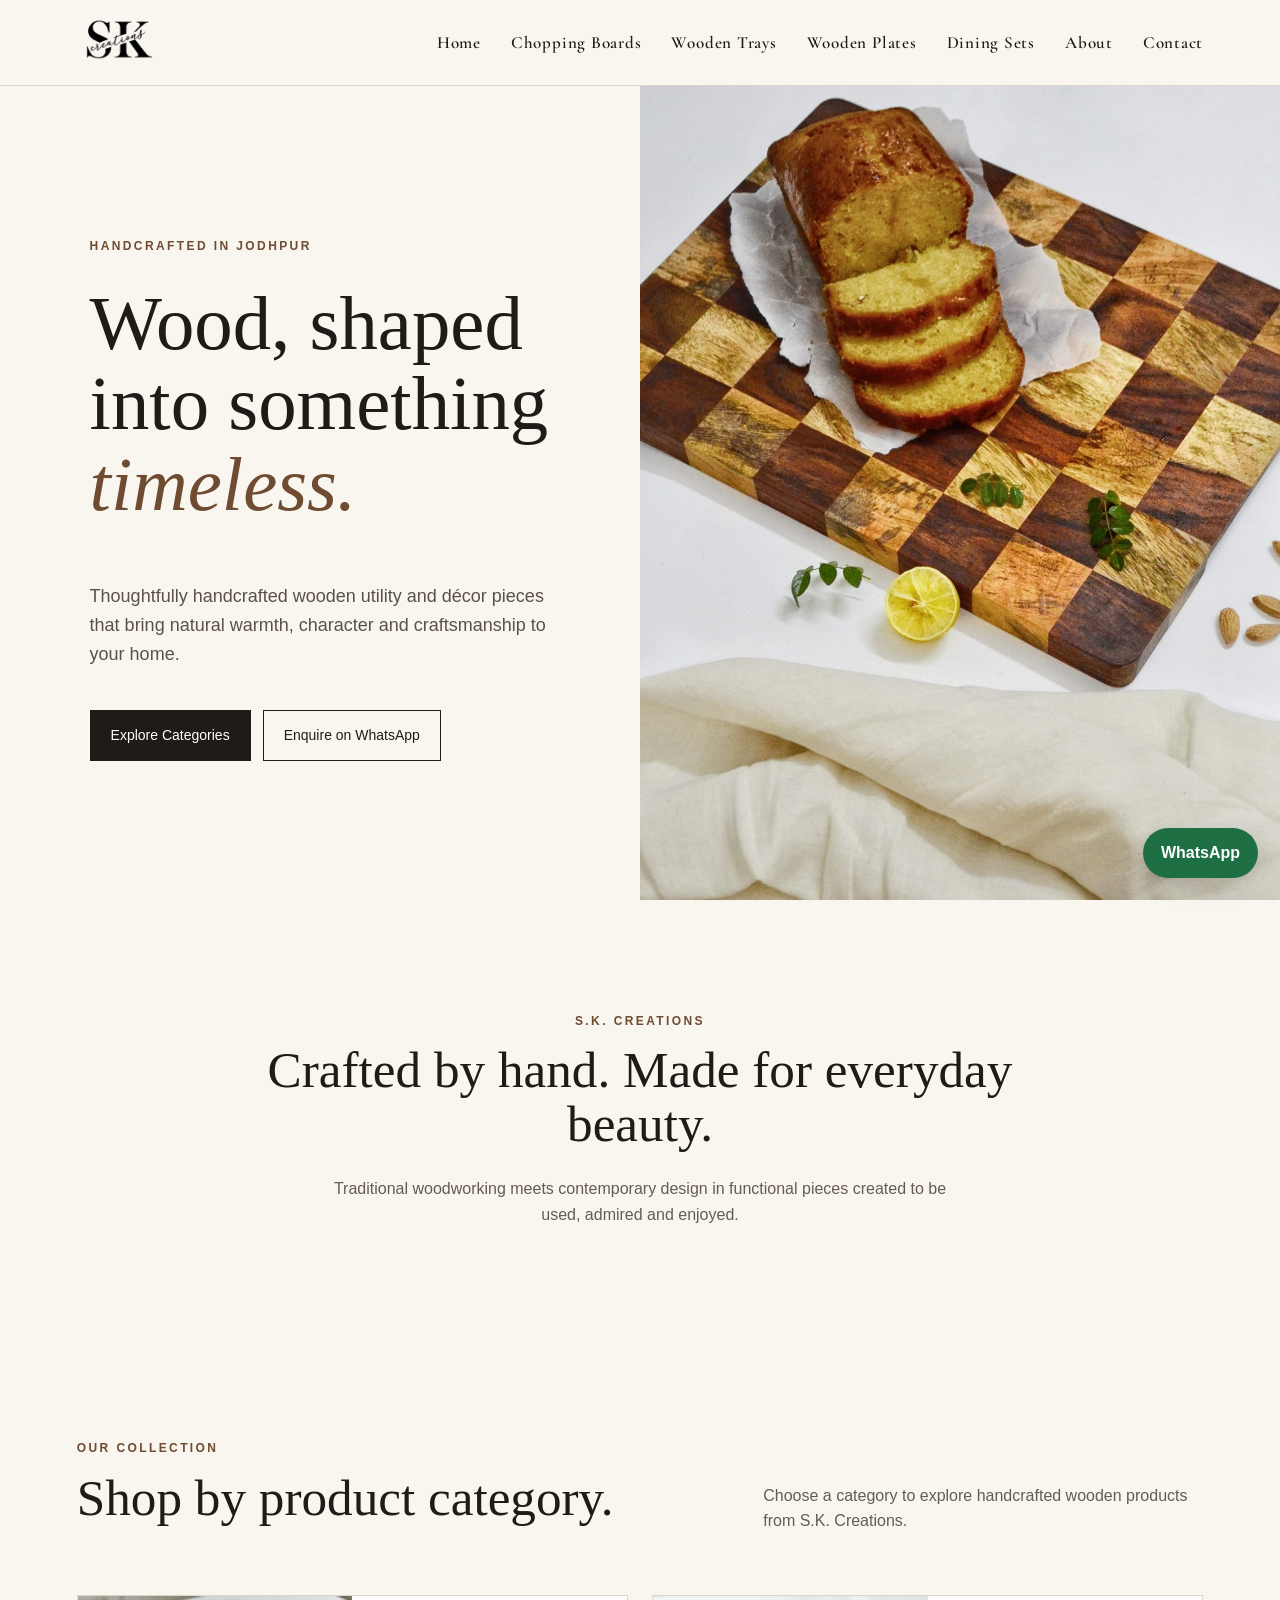
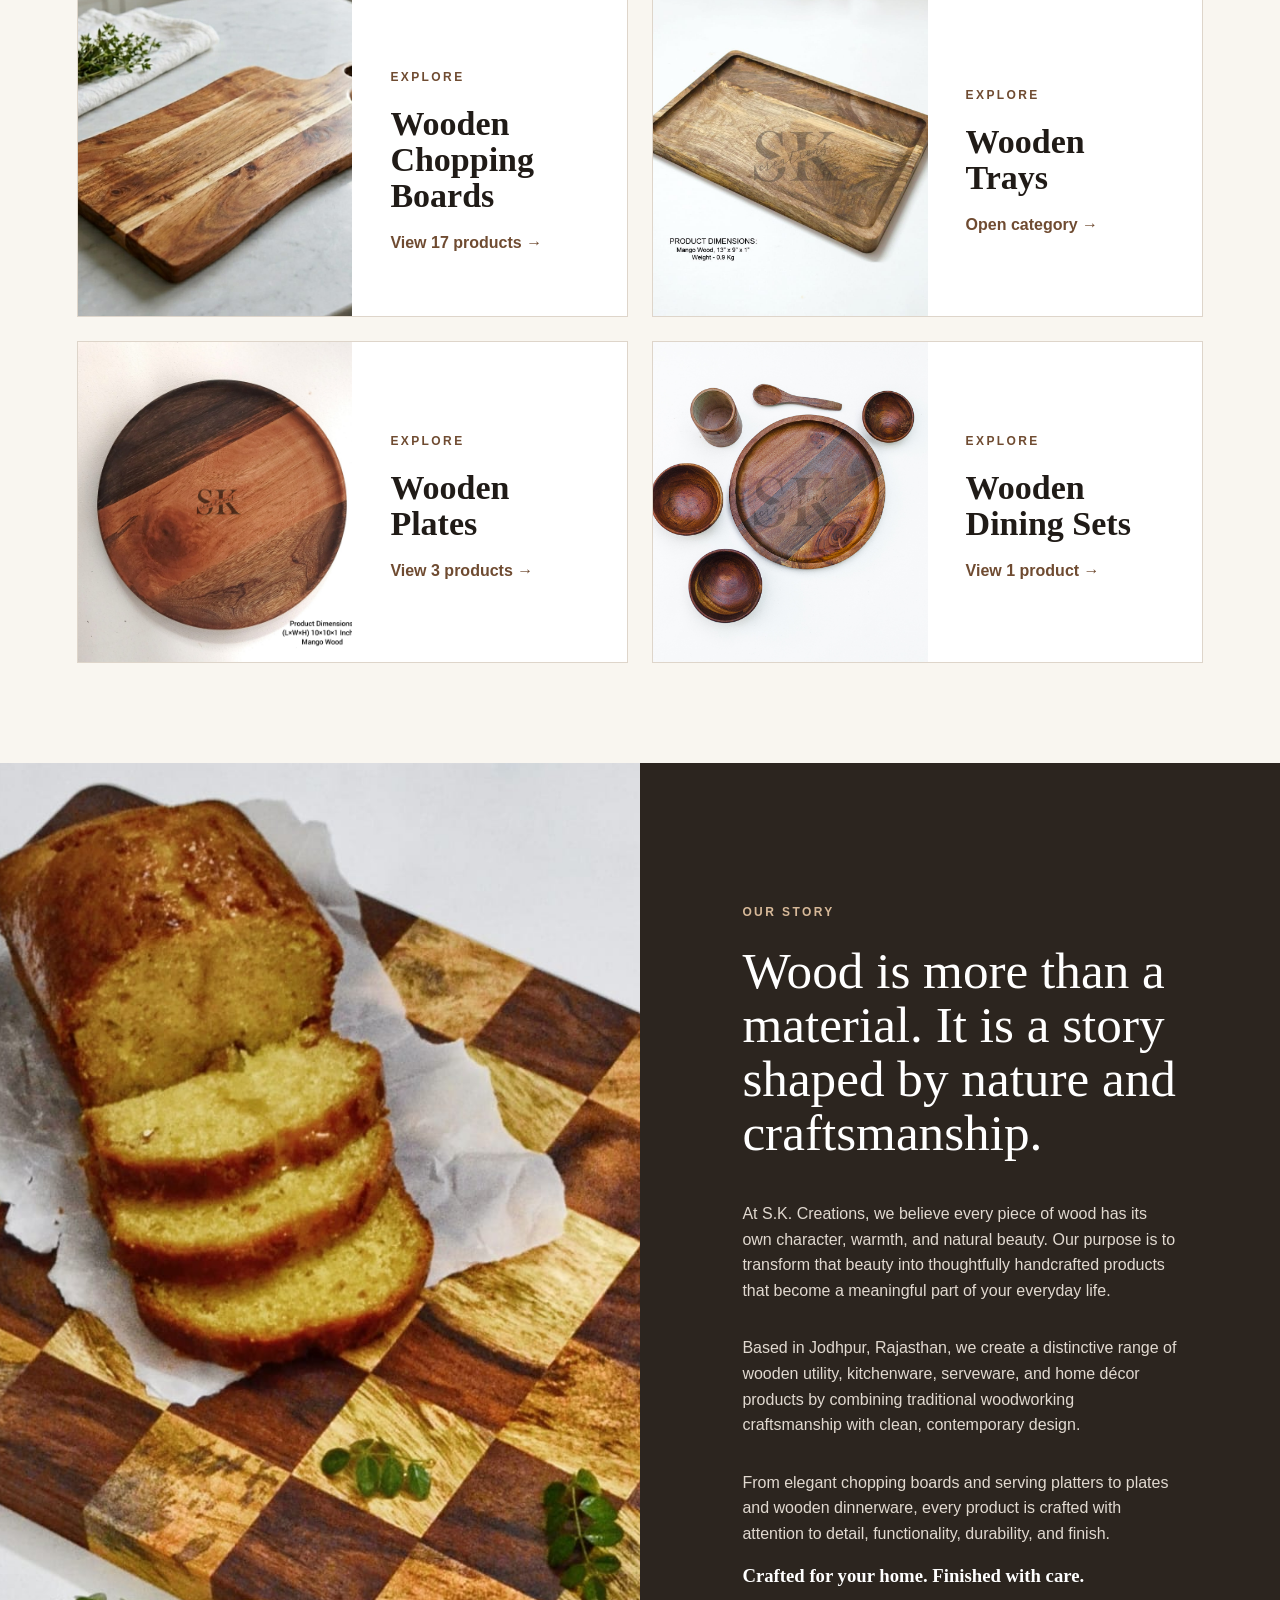
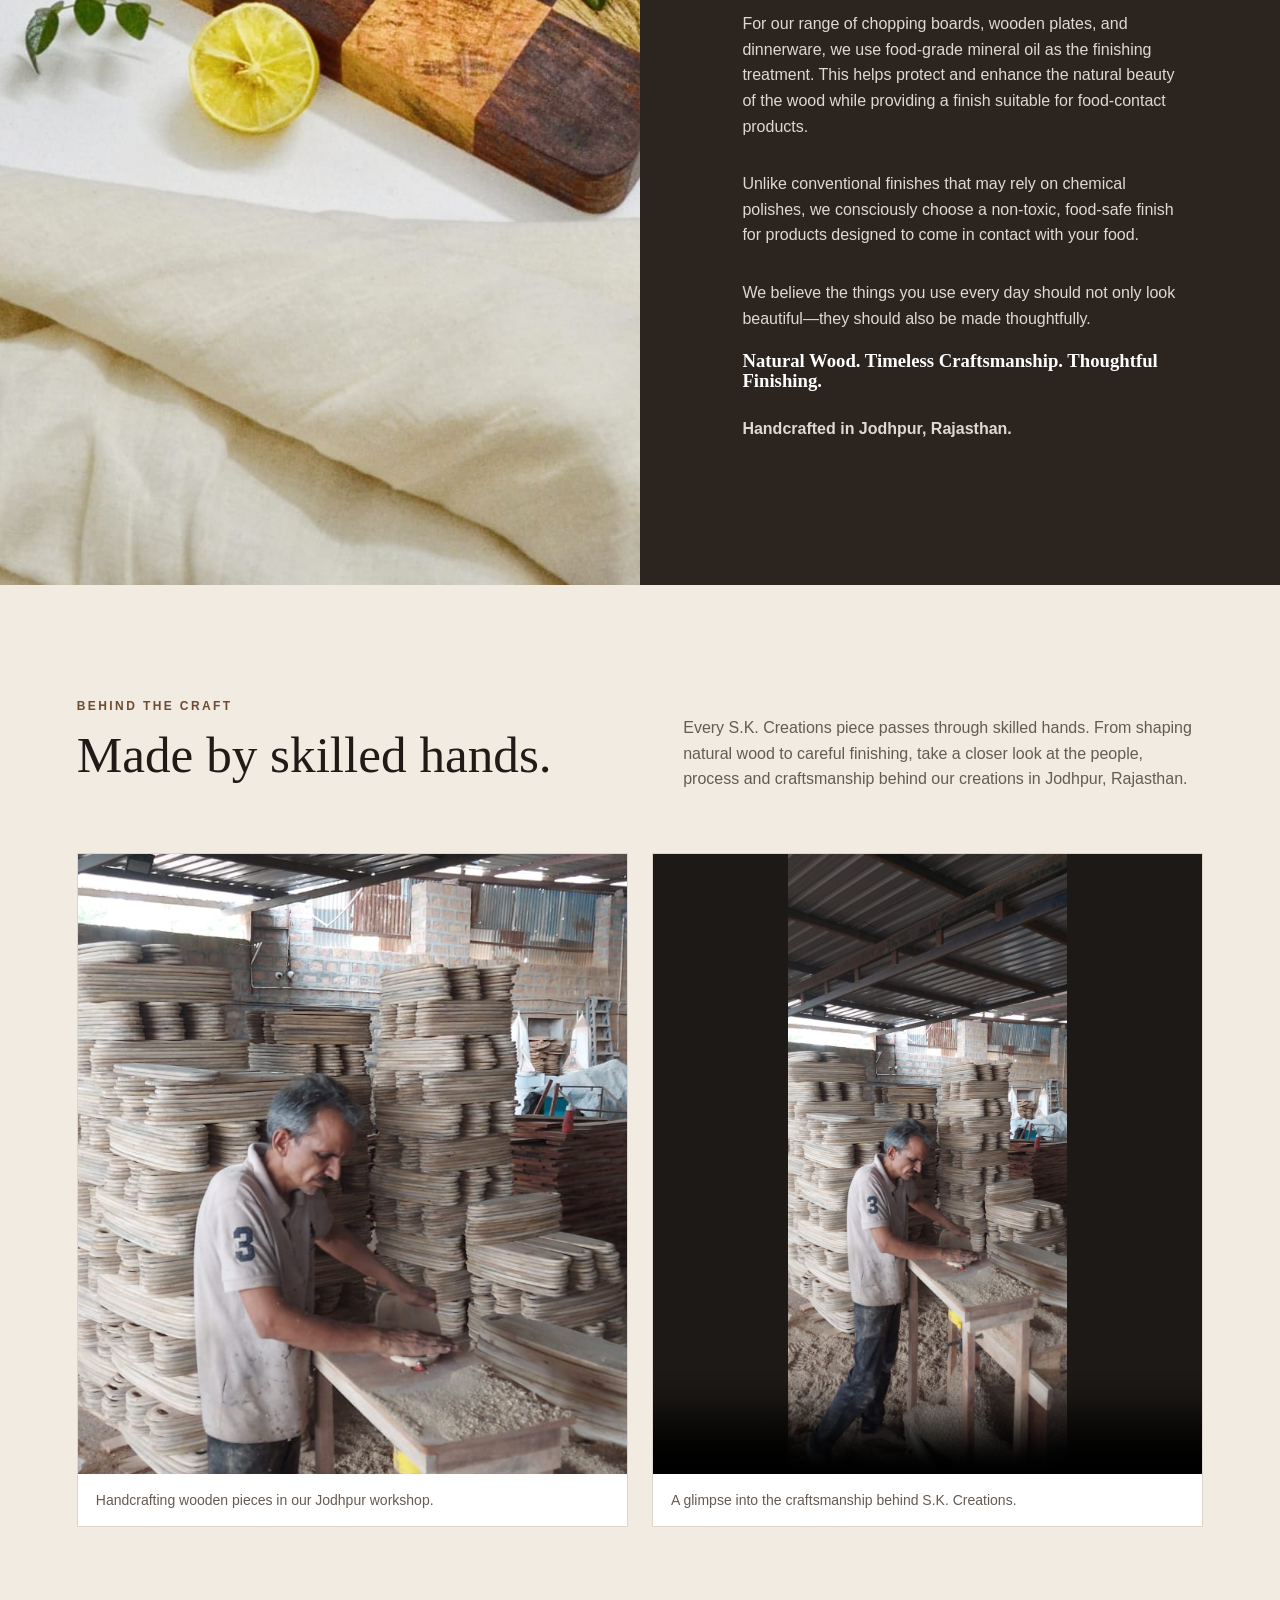
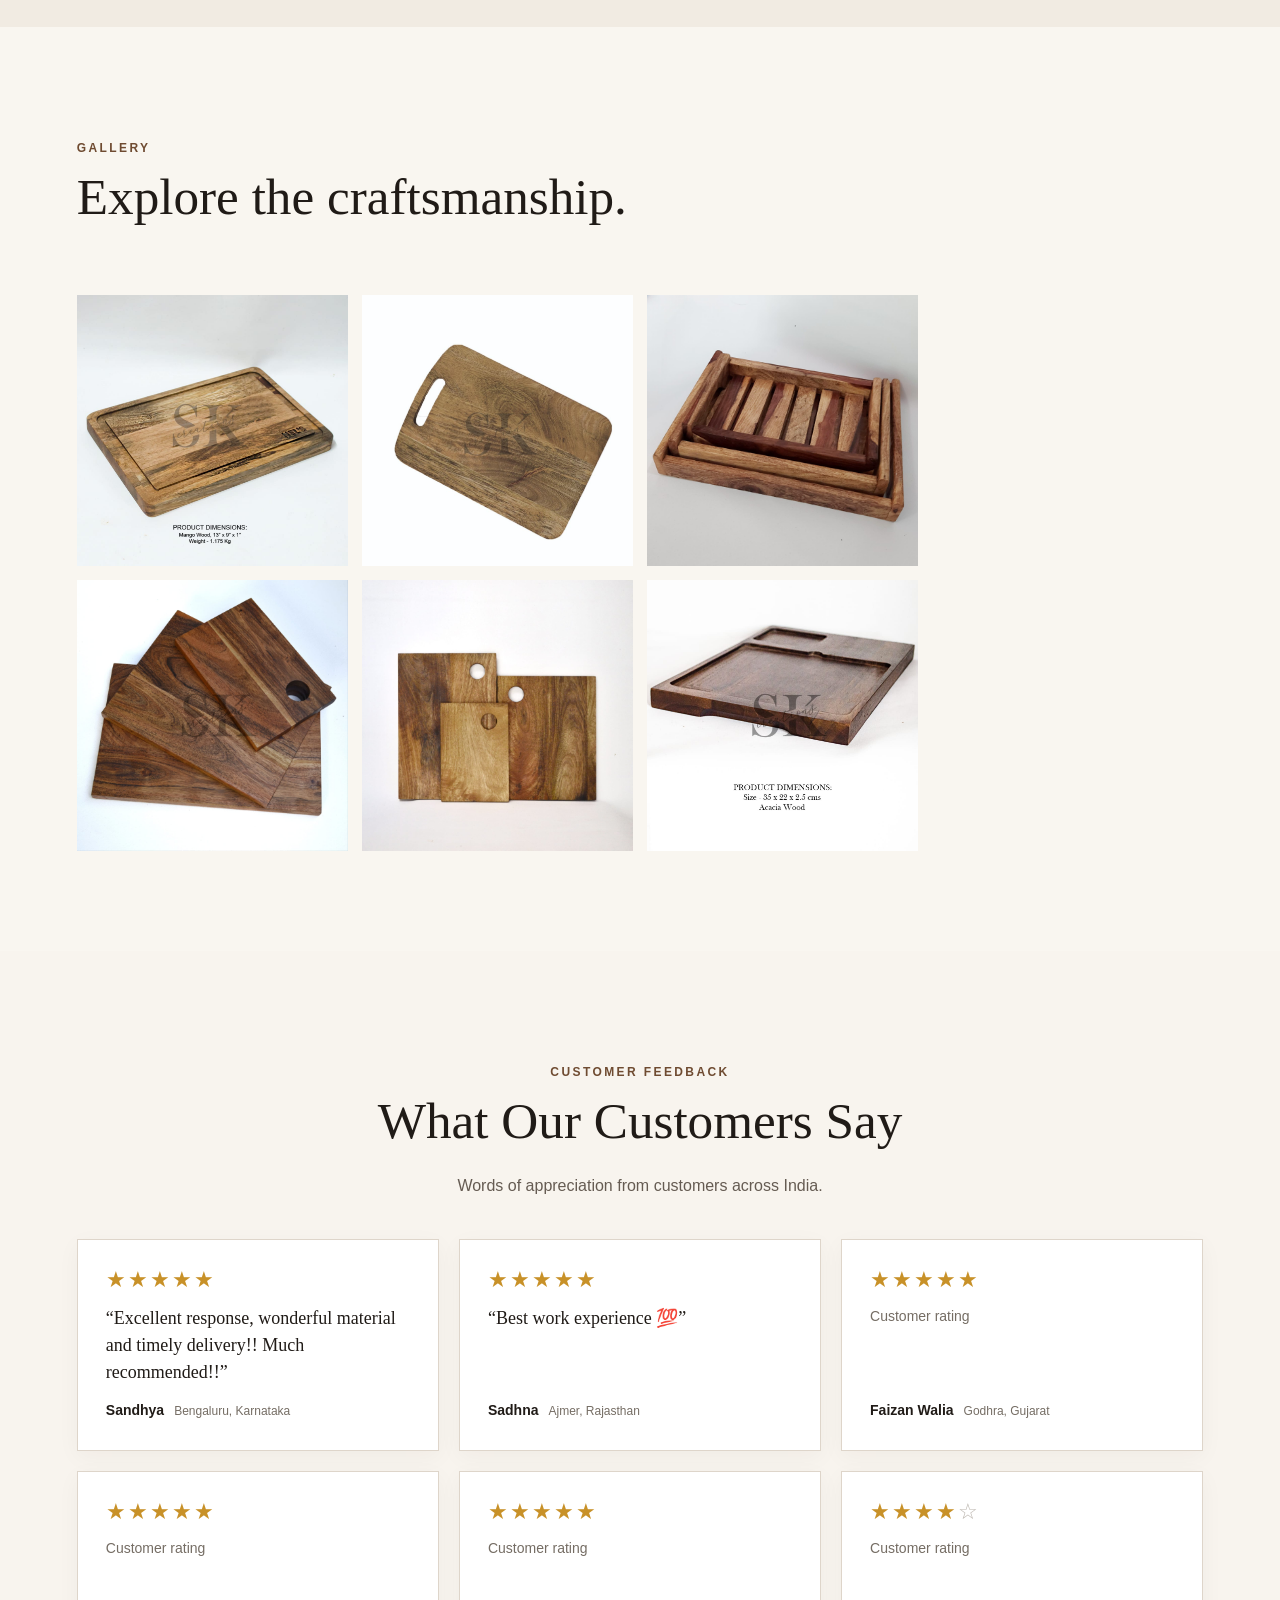
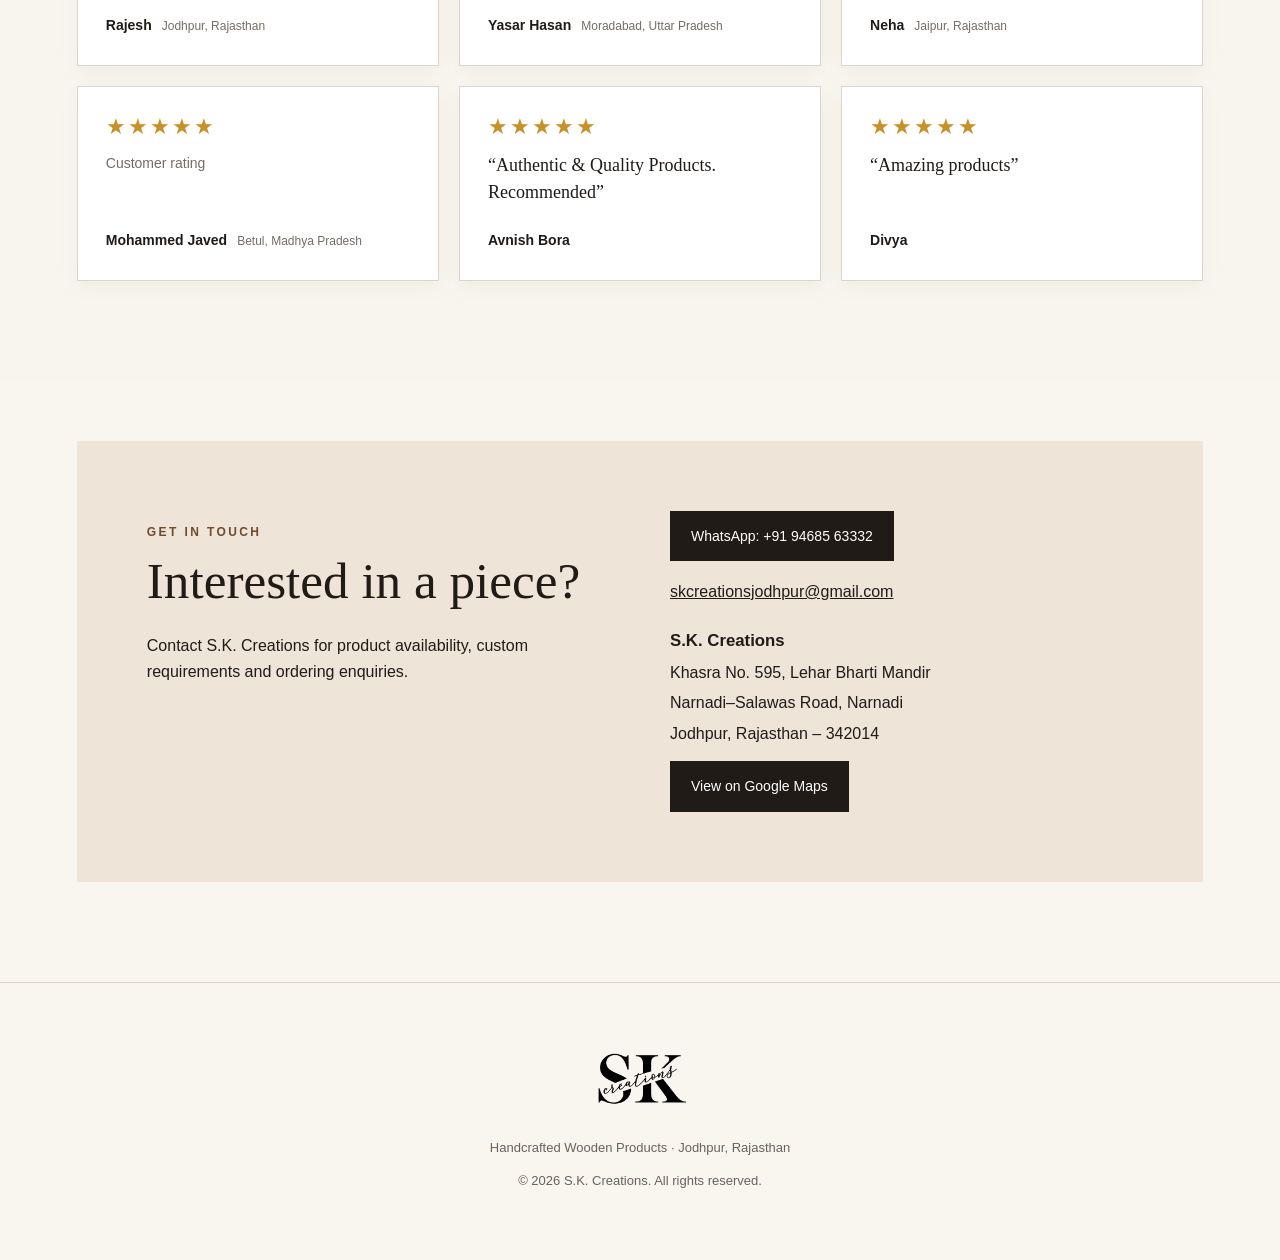
==== commit 7d34ff9f: "Add files via upload What Our Customers Say" ====
--- a/index.html
+++ b/index.html
@@ -20,6 +20,15 @@
 <section id="about" class="about"><div class="about-image"><img src="our-story.jpeg" alt="Handcrafted wooden chopping board by S.K. Creations"></div><div class="about-copy"><p class="eyebrow">OUR STORY</p><h2>Wood is more than a material. It is a story shaped by nature and craftsmanship.</h2><p>At S.K. Creations, we believe every piece of wood has its own character, warmth, and natural beauty. Our purpose is to transform that beauty into thoughtfully handcrafted products that become a meaningful part of your everyday life.</p><p>Based in Jodhpur, Rajasthan, we create a distinctive range of wooden utility, kitchenware, serveware, and home décor products by combining traditional woodworking craftsmanship with clean, contemporary design.</p><p>From elegant chopping boards and serving platters to plates and wooden dinnerware, every product is crafted with attention to detail, functionality, durability, and finish.</p><h3>Crafted for your home. Finished with care.</h3><p>For our range of chopping boards, wooden plates, and dinnerware, we use food-grade mineral oil as the finishing treatment. This helps protect and enhance the natural beauty of the wood while providing a finish suitable for food-contact products.</p><p>Unlike conventional finishes that may rely on chemical polishes, we consciously choose a non-toxic, food-safe finish for products designed to come in contact with your food.</p><p>We believe the things you use every day should not only look beautiful—they should also be made thoughtfully.</p><h3>Natural Wood. Timeless Craftsmanship. Thoughtful Finishing.</h3><p class="location">Handcrafted in Jodhpur, Rajasthan.</p></div></section>
 <section id="craft" class="section craft-section"><div class="section-head"><div><p class="eyebrow">BEHIND THE CRAFT</p><h2>Made by skilled hands.</h2></div><p>Every S.K. Creations piece passes through skilled hands. From shaping natural wood to careful finishing, take a closer look at the people, process and craftsmanship behind our creations in Jodhpur, Rajasthan.</p></div><div class="craft-media"><figure class="craft-photo"><img src="behind-the-craft-workshop.jpeg" alt="S.K. Creations artisan handcrafting wooden products in the Jodhpur workshop" loading="lazy"><figcaption>Handcrafting wooden pieces in our Jodhpur workshop.</figcaption></figure><figure class="craft-video"><video controls preload="metadata" playsinline poster="behind-the-craft-workshop.jpeg"><source src="behind-the-craft-workshop.mp4" type="video/mp4">Your browser does not support embedded video.</video><figcaption>A glimpse into the craftsmanship behind S.K. Creations.</figcaption></figure></div></section>
 <section id="gallery" class="section gallery"><div class="section-head"><div><p class="eyebrow">GALLERY</p><h2>Explore the craftsmanship.</h2></div></div><div class="gallery-grid"><img src="site-gallery-5.jpeg" alt="Wooden chopping board"><img src="site-gallery-6.jpeg" alt="Wooden boards collection"><img src="site-gallery-7.jpeg" alt="Wooden serving board"><img src="site-gallery-8.jpeg" alt="Wooden boards"><img src="site-gallery-12.jpeg" alt="Wooden trays"><img src="site-gallery-13.jpeg" alt="Wooden serving board"></div></section>
+<section id="reviews" class="section reviews-section" aria-labelledby="reviews-heading"><div class="reviews-heading"><p class="eyebrow">CUSTOMER FEEDBACK</p><h2 id="reviews-heading">What Our Customers Say</h2><p>Words of appreciation from customers across India.</p></div><div class="reviews-grid"><article class="review-card"><div class="review-stars" aria-label="5 out of 5 stars">★★★★★<span class="unfilled"></span></div><p class="review-quote">“Excellent response, wonderful material and timely delivery!! Much recommended!!”</p><div class="review-person"><strong>Sandhya</strong><span class="review-location">Bengaluru, Karnataka</span></div></article>
+<article class="review-card"><div class="review-stars" aria-label="5 out of 5 stars">★★★★★<span class="unfilled"></span></div><p class="review-quote">“Best work experience 💯”</p><div class="review-person"><strong>Sadhna</strong><span class="review-location">Ajmer, Rajasthan</span></div></article>
+<article class="review-card"><div class="review-stars" aria-label="5 out of 5 stars">★★★★★<span class="unfilled"></span></div><p class="review-rating-only">Customer rating</p><div class="review-person"><strong>Faizan Walia</strong><span class="review-location">Godhra, Gujarat</span></div></article>
+<article class="review-card"><div class="review-stars" aria-label="5 out of 5 stars">★★★★★<span class="unfilled"></span></div><p class="review-rating-only">Customer rating</p><div class="review-person"><strong>Rajesh</strong><span class="review-location">Jodhpur, Rajasthan</span></div></article>
+<article class="review-card"><div class="review-stars" aria-label="5 out of 5 stars">★★★★★<span class="unfilled"></span></div><p class="review-rating-only">Customer rating</p><div class="review-person"><strong>Yasar Hasan</strong><span class="review-location">Moradabad, Uttar Pradesh</span></div></article>
+<article class="review-card"><div class="review-stars" aria-label="4 out of 5 stars">★★★★<span class="unfilled">☆</span></div><p class="review-rating-only">Customer rating</p><div class="review-person"><strong>Neha</strong><span class="review-location">Jaipur, Rajasthan</span></div></article>
+<article class="review-card"><div class="review-stars" aria-label="5 out of 5 stars">★★★★★<span class="unfilled"></span></div><p class="review-rating-only">Customer rating</p><div class="review-person"><strong>Mohammed Javed</strong><span class="review-location">Betul, Madhya Pradesh</span></div></article>
+<article class="review-card"><div class="review-stars" aria-label="5 out of 5 stars">★★★★★<span class="unfilled"></span></div><p class="review-quote">“Authentic &amp; Quality Products. Recommended”</p><div class="review-person"><strong>Avnish Bora</strong></div></article>
+<article class="review-card"><div class="review-stars" aria-label="5 out of 5 stars">★★★★★<span class="unfilled"></span></div><p class="review-quote">“Amazing products”</p><div class="review-person"><strong>Divya</strong></div></article></div></section>
 <section id="contact" class="contact"><div><p class="eyebrow">GET IN TOUCH</p><h2>Interested in a piece?</h2><p>Contact S.K. Creations for product availability, custom requirements and ordering enquiries.</p></div><div class="contact-card"><a class="btn wa" data-product="S.K. Creations products" href="#">WhatsApp: +91 94685 63332</a><a href="mailto:skcreationsjodhpur@gmail.com">skcreationsjodhpur@gmail.com</a><div class="contact-address"><strong>S.K. Creations</strong><span>Khasra No. 595, Lehar Bharti Mandir</span><span>Narnadi–Salawas Road, Narnadi</span><span>Jodhpur, Rajasthan – 342014</span><a class="btn map-btn" href="https://www.google.com/maps/search/S.K.%20CREATIONS/@26.1501,72.9164,17z?hl=en" target="_blank" rel="noopener noreferrer">View on Google Maps</a></div></div></section>
 </main>
 <footer><img src="logo.png" alt="S.K. Creations"><p>Handcrafted Wooden Products · Jodhpur, Rajasthan</p><p>© <span id="year"></span> S.K. Creations. All rights reserved.</p></footer>
--- a/style.css
+++ b/style.css
@@ -1,3 +1,4 @@
+@import url('https://fonts.googleapis.com/css2?family=Cormorant+Garamond:wght@600&display=swap');
 :root{--ink:#201b17;--brown:#6f4b31;--sand:#eee5d8;--cream:#f9f6f0;--white:#fff;--line:#ded5ca}*{box-sizing:border-box}html{scroll-behavior:smooth}body{margin:0;color:var(--ink);background:var(--cream);font-family:Arial,Helvetica,sans-serif;line-height:1.6}.header{height:86px;display:flex;align-items:center;justify-content:space-between;padding:8px 6vw;background:rgba(249,246,240,.96);position:sticky;top:0;z-index:20;border-bottom:1px solid var(--line)}.brand img{width:82px;height:66px;object-fit:contain}.header nav{display:flex;gap:30px}.header nav a,.text-link{color:var(--ink);text-decoration:none;font-size:14px}.menu{display:none;background:none;border:0;font-size:26px}.hero{min-height:calc(100vh - 86px);display:grid;grid-template-columns:1fr 1fr}.hero-copy{padding:10vw 7vw;display:flex;flex-direction:column;justify-content:center}.eyebrow{letter-spacing:.2em;font-size:12px;font-weight:700;color:var(--brown)}h1,h2,h3{font-family:Georgia,'Times New Roman',serif;line-height:1.05;margin:.2em 0 .5em}h1{font-size:clamp(44px,6vw,88px);font-weight:400}h1 em{color:var(--brown)}h2{font-size:clamp(34px,4vw,58px);font-weight:400}.hero-copy>p:not(.eyebrow){max-width:590px;font-size:18px;color:#5b5148}.hero-image img,.about-image img{width:100%;height:100%;object-fit:cover}.actions{display:flex;gap:12px;flex-wrap:wrap;margin-top:24px}.btn{display:inline-block;background:var(--ink);color:white;text-decoration:none;padding:13px 20px;border:1px solid var(--ink);font-size:14px}.btn.outline{background:transparent;color:var(--ink)}.intro{text-align:center;padding:100px 20px;max-width:900px;margin:auto}.intro>p:last-child{max-width:650px;margin:auto;color:#655b52}.section{padding:100px 6vw}.section-head{display:flex;justify-content:space-between;align-items:end;gap:40px;margin-bottom:45px}.section-head>p{max-width:440px;color:#655b52}.grid.products{display:grid;grid-template-columns:repeat(3,1fr);gap:22px}.card{background:white;border:1px solid var(--line)}.card img{width:100%;aspect-ratio:1/1;object-fit:cover}.card>div{padding:24px}.card h3{font-size:27px}.card strong{display:block;font-size:13px;color:var(--brown);margin:16px 0 8px}.text-link{font-weight:700}.feature{grid-column:span 2;display:grid;grid-template-columns:1.2fr 1fr}.feature img{height:100%;aspect-ratio:auto}.feature>div{display:flex;flex-direction:column;justify-content:center;align-items:flex-start}.about{display:grid;grid-template-columns:1fr 1fr;background:#2c251f;color:white}.about-image{min-height:650px}.about-copy{padding:10vw 8vw;display:flex;flex-direction:column;justify-content:center}.about-copy .eyebrow{color:#d7b999}.about-copy p{color:#e1d9d0}.location{font-weight:700}.gallery-grid{columns:4 240px;column-gap:14px}.gallery-grid img{width:100%;display:block;margin:0 0 14px;break-inside:avoid}.contact{margin:60px 6vw 100px;background:var(--sand);padding:70px;display:grid;grid-template-columns:1fr 1fr;gap:60px}.contact-card{display:flex;flex-direction:column;justify-content:center;align-items:flex-start;gap:18px}.contact-card>a:not(.btn){color:var(--ink)}footer{text-align:center;padding:55px 20px;border-top:1px solid var(--line);font-size:13px;color:#6b6259}footer img{width:110px;height:80px;object-fit:contain}.floating-wa{position:fixed;right:22px;bottom:22px;background:#1f6f45;color:#fff;padding:12px 18px;border-radius:30px;text-decoration:none;font-weight:700;z-index:30;box-shadow:0 6px 25px #0002}@media(max-width:850px){.header nav{display:none;position:absolute;top:86px;left:0;right:0;background:var(--cream);padding:25px 6vw;flex-direction:column;border-bottom:1px solid var(--line)}.header nav.open{display:flex}.menu{display:block}.hero{grid-template-columns:1fr}.hero-copy{padding:80px 7vw}.hero-image{height:60vh}.section-head{display:block}.grid.products{grid-template-columns:1fr 1fr}.feature{grid-column:span 2}.about{grid-template-columns:1fr}.about-image{min-height:450px}.contact{grid-template-columns:1fr;padding:45px 28px}}@media(max-width:560px){.grid.products{grid-template-columns:1fr}.feature{grid-column:auto;display:block}.section{padding:75px 5vw}.contact{margin:30px 5vw 70px}.gallery-grid{columns:2}.hero-image{height:52vh}}
 
 /* Product catalogue upgrade */
@@ -12,3 +13,11 @@
 
 /* Contact address */
 .contact-address{display:flex;flex-direction:column;gap:.3rem;margin-top:.35rem}.contact-address strong{font-size:1.05rem}.contact-address .map-btn{margin-top:.65rem;align-self:flex-start;text-decoration:none}
+
+/* Premium navigation typography */
+.header nav a{font-family:'Cormorant Garamond',Georgia,'Times New Roman',serif;font-size:17px;font-weight:600;letter-spacing:.045em;}
+@media(max-width:1000px){.header nav a{font-size:16px;}}
+@media(max-width:850px){.header nav a{font-size:19px;letter-spacing:.035em;}}
+
+/* Homepage customer reviews */
+.reviews-section{background:#f8f4ee}.reviews-heading{text-align:center;max-width:720px;margin:0 auto 40px}.reviews-heading>p:last-child{color:#655b52}.reviews-grid{display:grid;grid-template-columns:repeat(3,minmax(0,1fr));gap:20px}.review-card{display:flex;flex-direction:column;gap:13px;padding:28px;background:#fff;border:1px solid var(--line);box-shadow:0 6px 22px rgba(40,28,17,.04);min-height:195px}.review-stars{font-size:22px;letter-spacing:2px;color:#c89128;line-height:1.1}.review-stars .unfilled{color:#bcb6af}.review-quote{font-family:Georgia,'Times New Roman',serif;font-size:18px;line-height:1.5;margin:0;flex:1}.review-rating-only{color:#756d64;font-size:14px;margin:0;flex:1}.review-person{display:flex;flex-wrap:wrap;align-items:baseline;gap:5px 10px;font-size:14px;margin-top:auto}.review-location{color:#756d64;font-size:12px}@media(max-width:900px){.reviews-grid{grid-template-columns:repeat(2,minmax(0,1fr))}}@media(max-width:580px){.reviews-grid{grid-template-columns:1fr}.review-card{min-height:0;padding:23px}.reviews-section{padding-top:65px;padding-bottom:65px}}
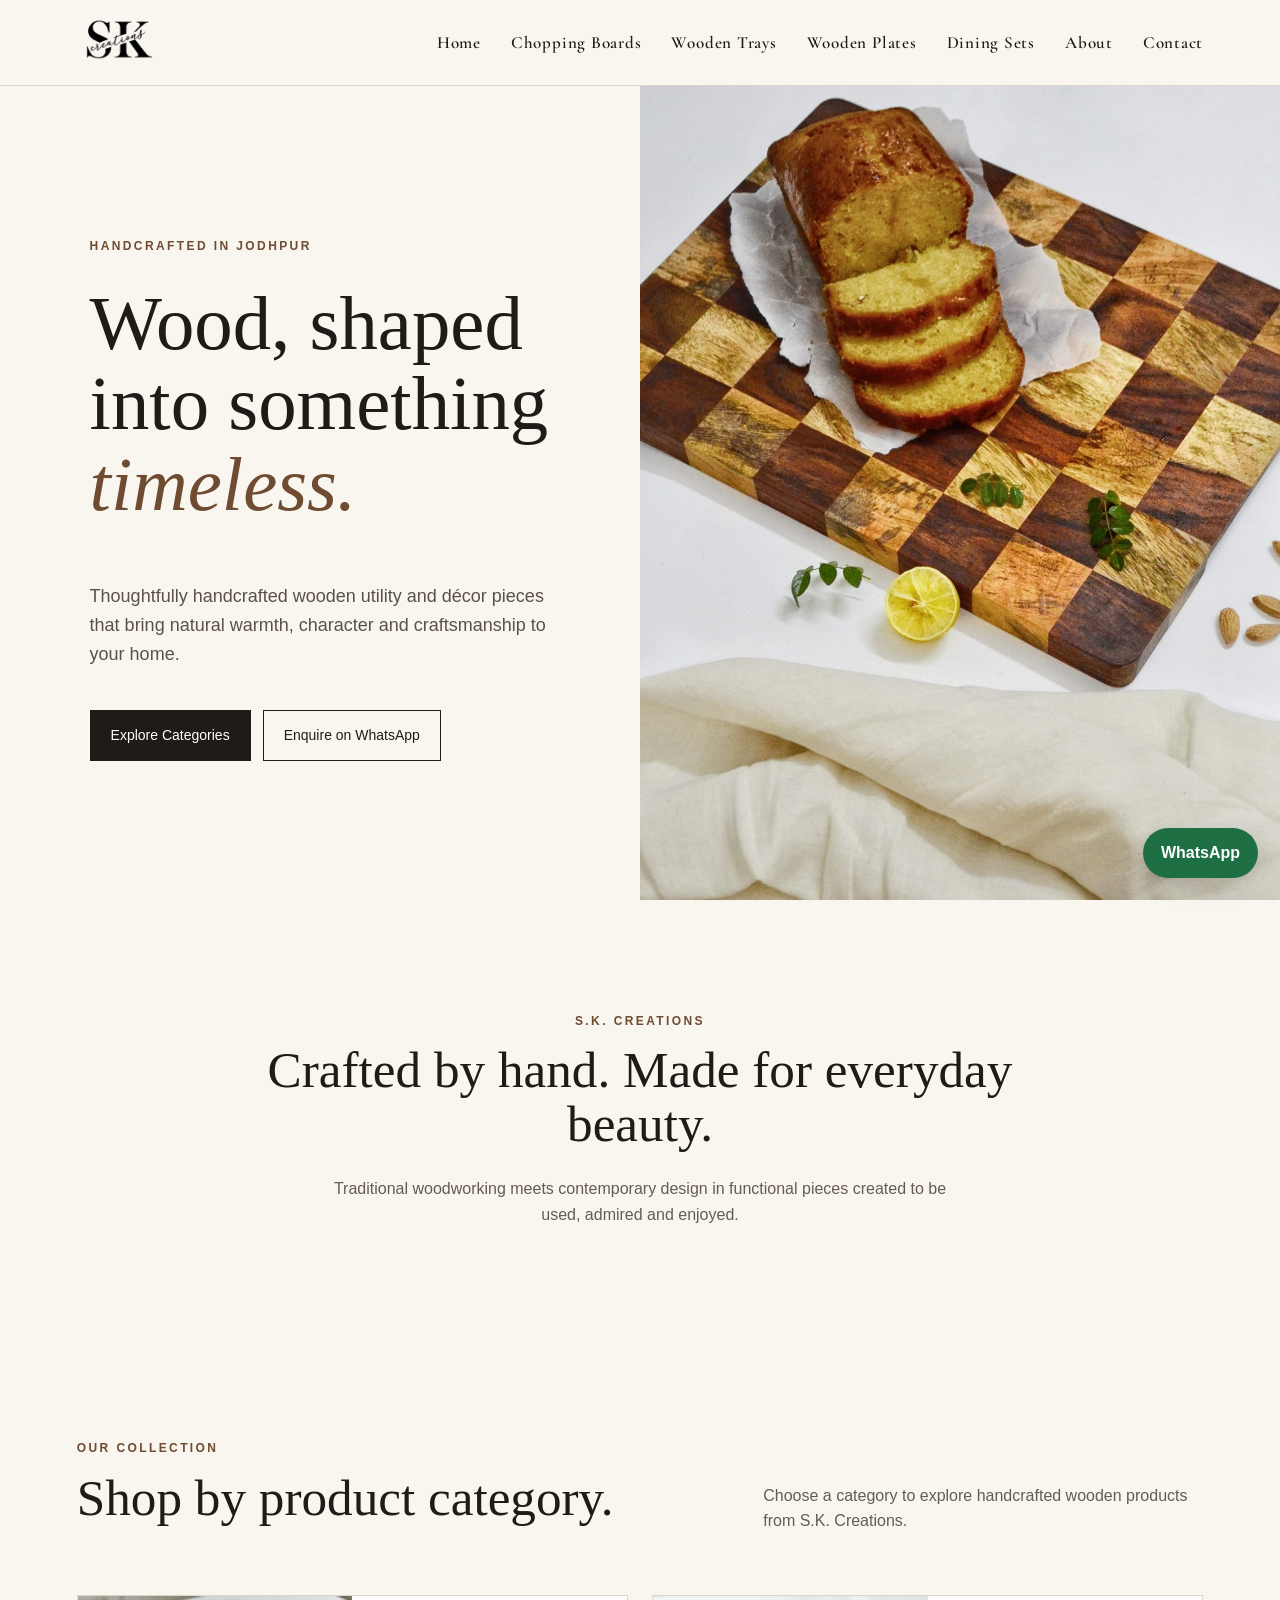
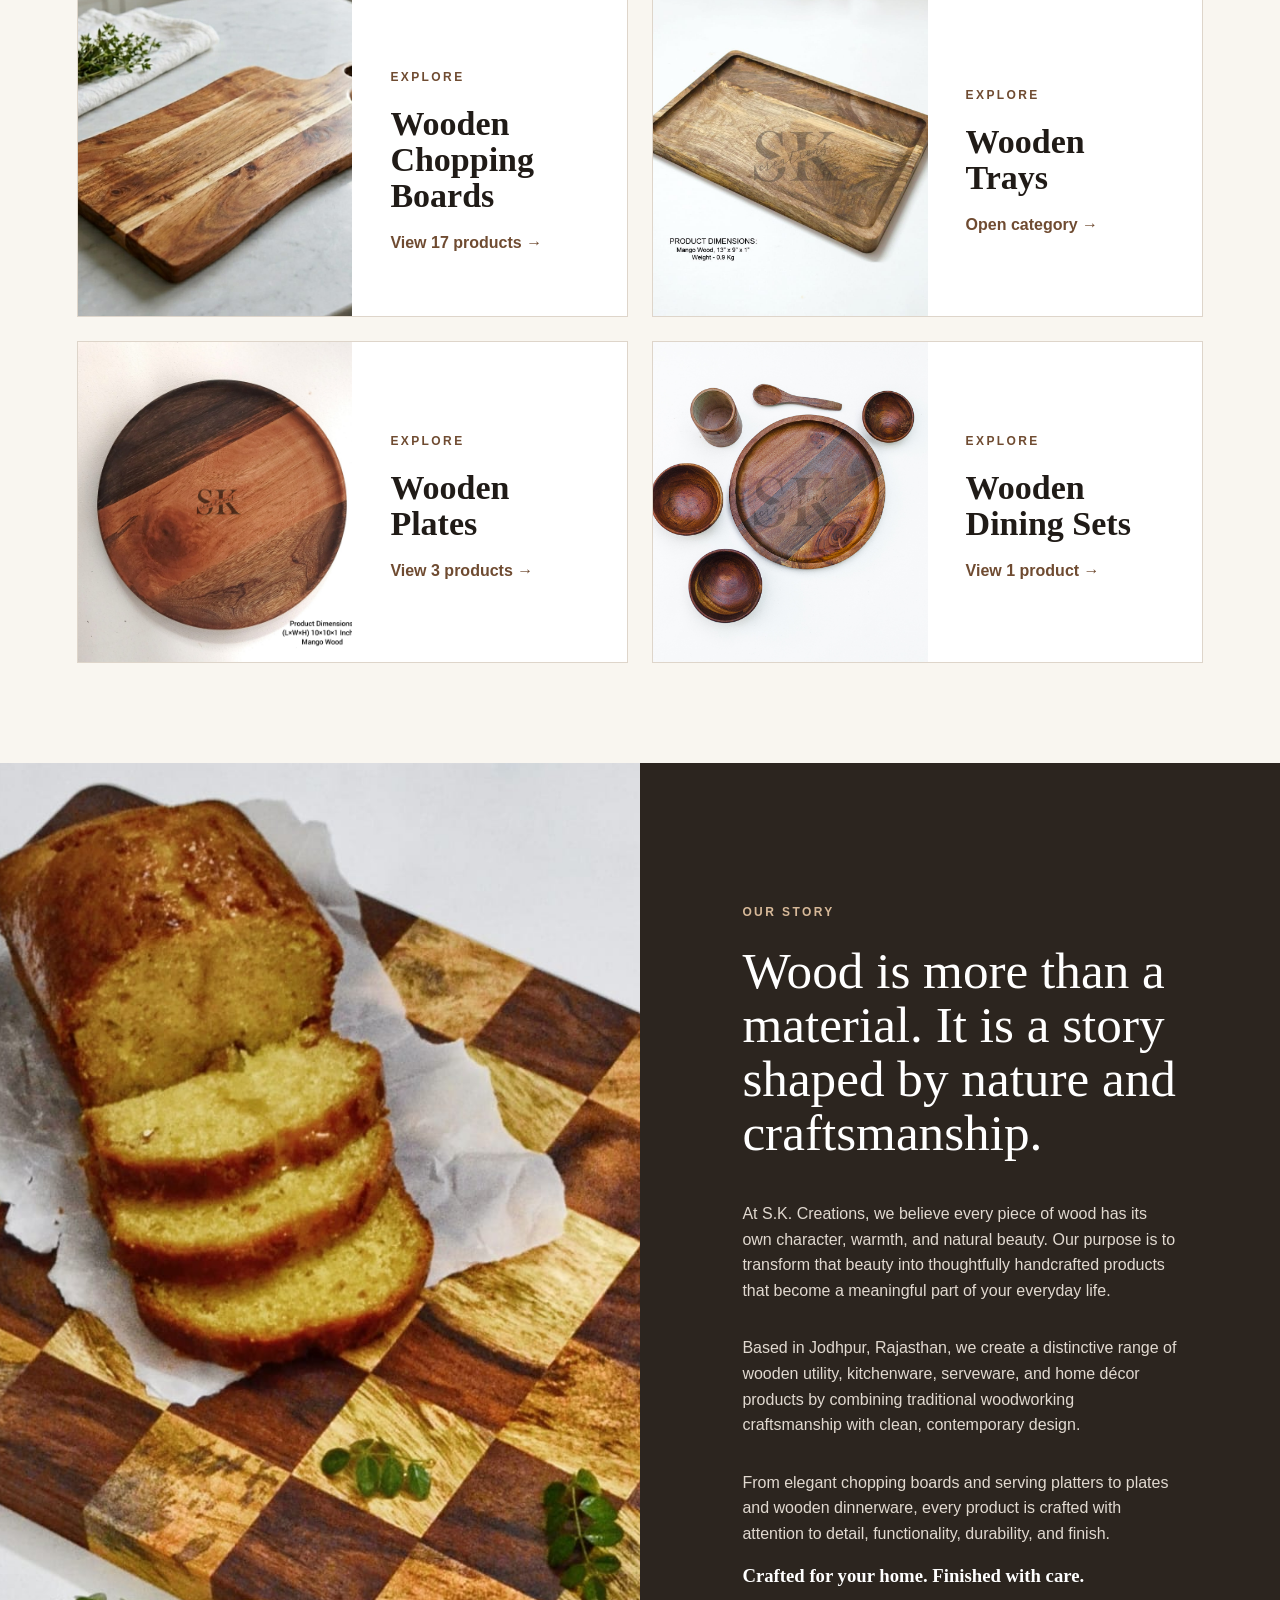
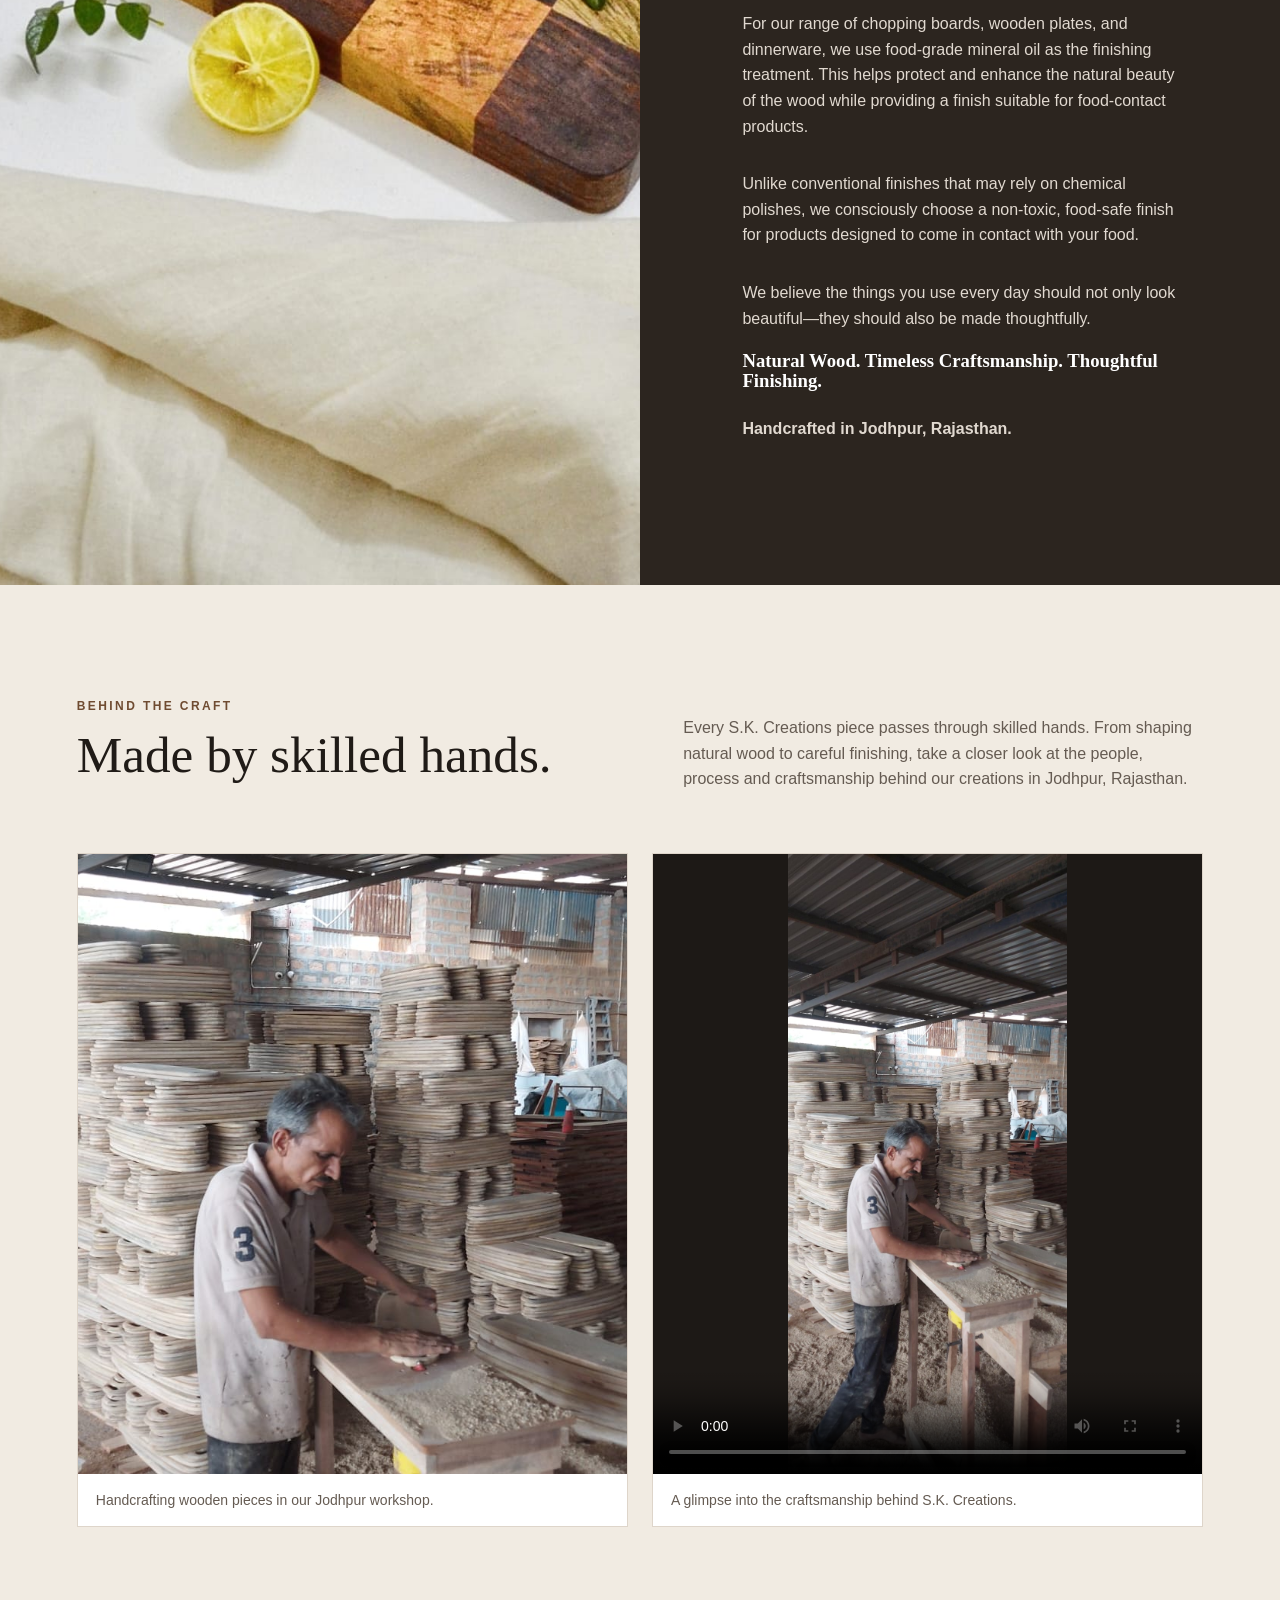
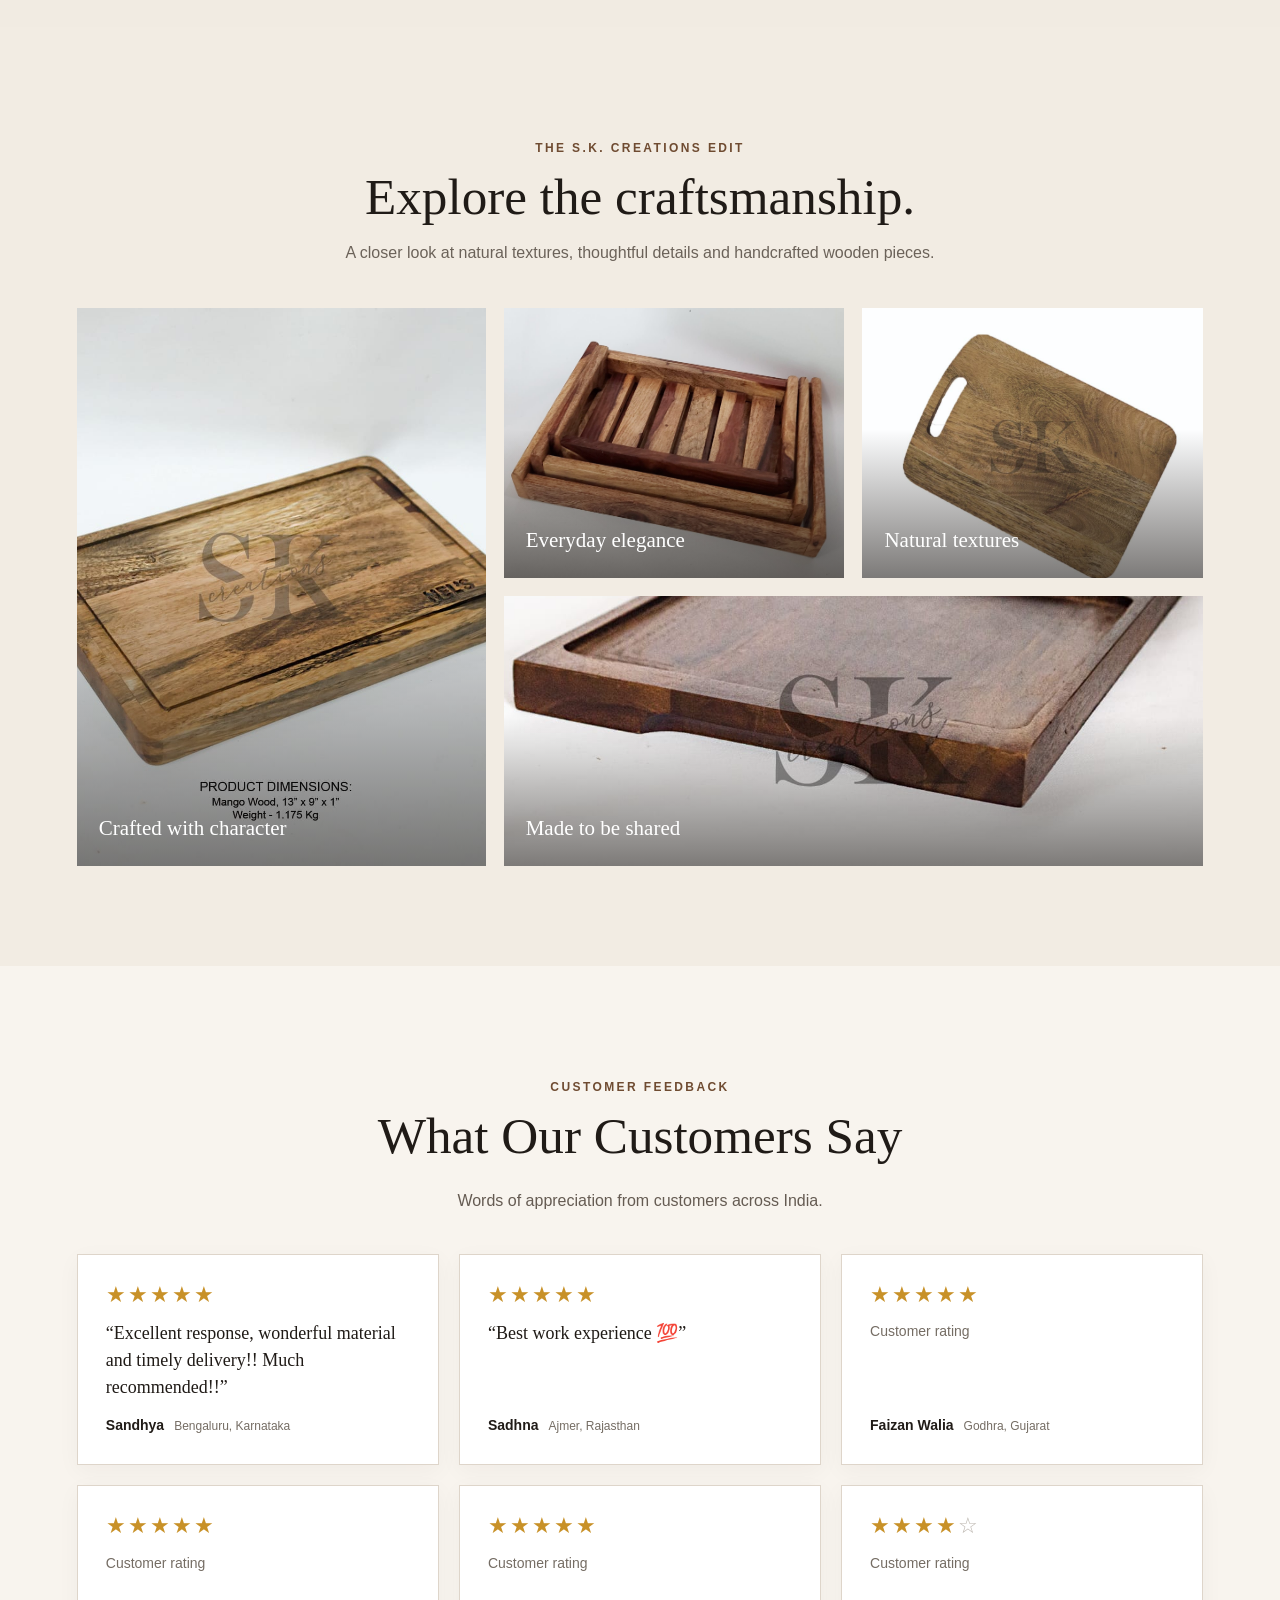
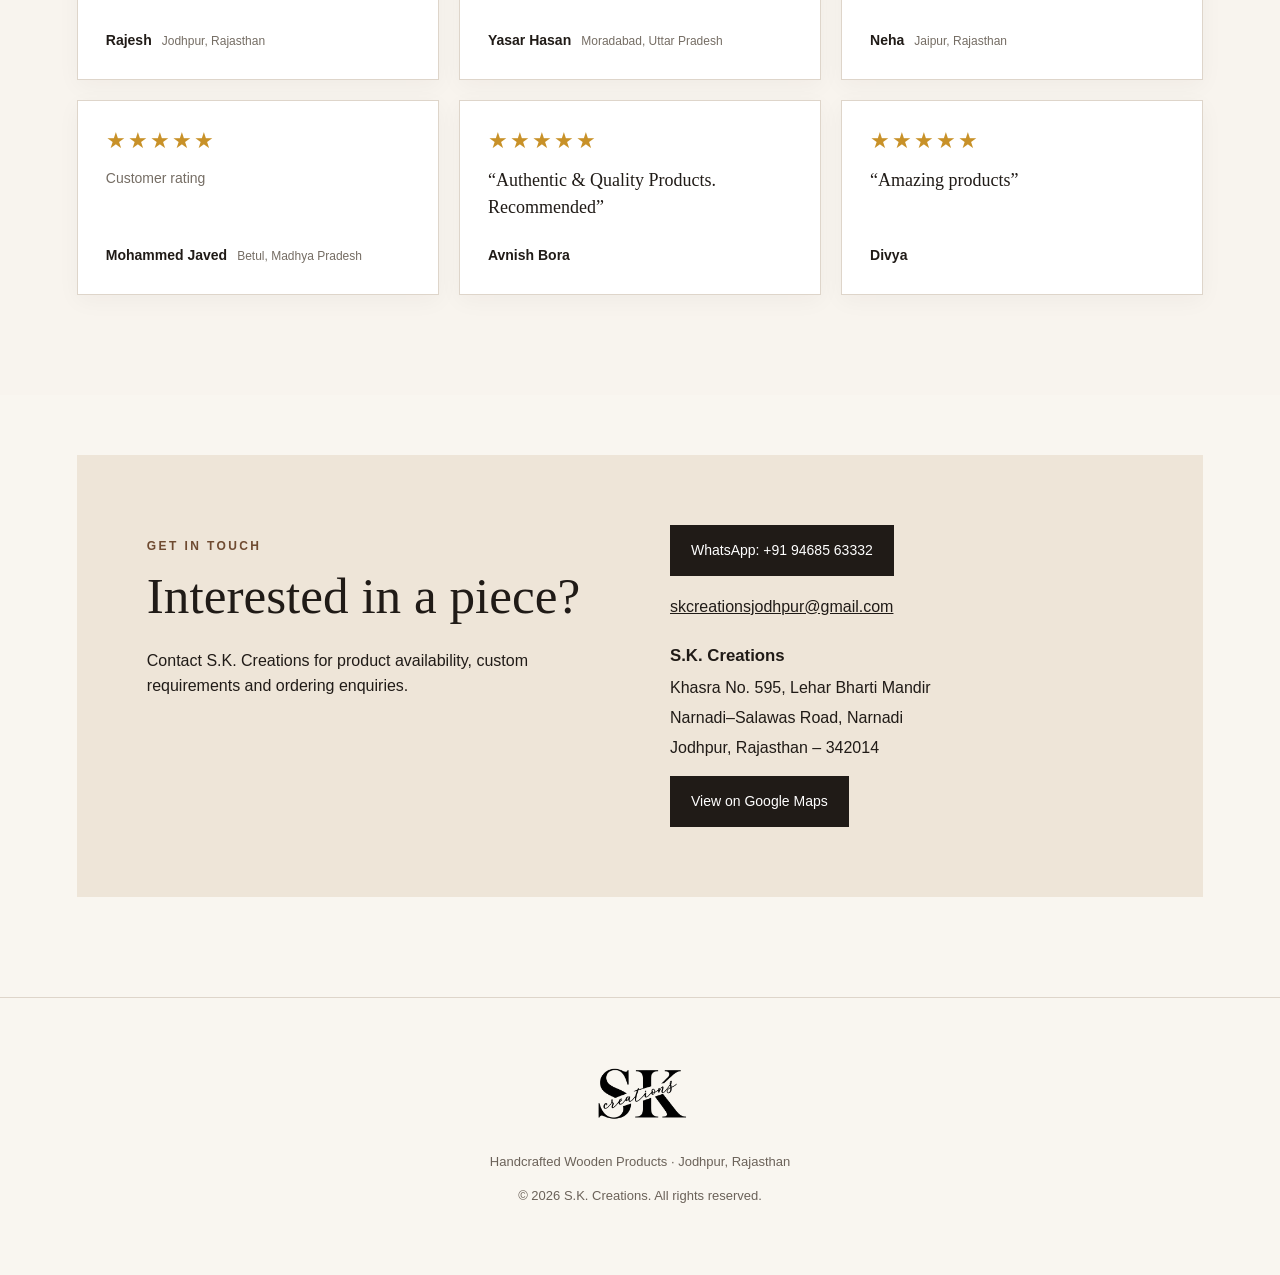
==== commit 35fed0f4: "Add files via upload Gallary update" ====
--- a/index.html
+++ b/index.html
@@ -19,7 +19,14 @@
 </div></section>
 <section id="about" class="about"><div class="about-image"><img src="our-story.jpeg" alt="Handcrafted wooden chopping board by S.K. Creations"></div><div class="about-copy"><p class="eyebrow">OUR STORY</p><h2>Wood is more than a material. It is a story shaped by nature and craftsmanship.</h2><p>At S.K. Creations, we believe every piece of wood has its own character, warmth, and natural beauty. Our purpose is to transform that beauty into thoughtfully handcrafted products that become a meaningful part of your everyday life.</p><p>Based in Jodhpur, Rajasthan, we create a distinctive range of wooden utility, kitchenware, serveware, and home décor products by combining traditional woodworking craftsmanship with clean, contemporary design.</p><p>From elegant chopping boards and serving platters to plates and wooden dinnerware, every product is crafted with attention to detail, functionality, durability, and finish.</p><h3>Crafted for your home. Finished with care.</h3><p>For our range of chopping boards, wooden plates, and dinnerware, we use food-grade mineral oil as the finishing treatment. This helps protect and enhance the natural beauty of the wood while providing a finish suitable for food-contact products.</p><p>Unlike conventional finishes that may rely on chemical polishes, we consciously choose a non-toxic, food-safe finish for products designed to come in contact with your food.</p><p>We believe the things you use every day should not only look beautiful—they should also be made thoughtfully.</p><h3>Natural Wood. Timeless Craftsmanship. Thoughtful Finishing.</h3><p class="location">Handcrafted in Jodhpur, Rajasthan.</p></div></section>
 <section id="craft" class="section craft-section"><div class="section-head"><div><p class="eyebrow">BEHIND THE CRAFT</p><h2>Made by skilled hands.</h2></div><p>Every S.K. Creations piece passes through skilled hands. From shaping natural wood to careful finishing, take a closer look at the people, process and craftsmanship behind our creations in Jodhpur, Rajasthan.</p></div><div class="craft-media"><figure class="craft-photo"><img src="behind-the-craft-workshop.jpeg" alt="S.K. Creations artisan handcrafting wooden products in the Jodhpur workshop" loading="lazy"><figcaption>Handcrafting wooden pieces in our Jodhpur workshop.</figcaption></figure><figure class="craft-video"><video controls preload="metadata" playsinline poster="behind-the-craft-workshop.jpeg"><source src="behind-the-craft-workshop.mp4" type="video/mp4">Your browser does not support embedded video.</video><figcaption>A glimpse into the craftsmanship behind S.K. Creations.</figcaption></figure></div></section>
-<section id="gallery" class="section gallery"><div class="section-head"><div><p class="eyebrow">GALLERY</p><h2>Explore the craftsmanship.</h2></div></div><div class="gallery-grid"><img src="site-gallery-5.jpeg" alt="Wooden chopping board"><img src="site-gallery-6.jpeg" alt="Wooden boards collection"><img src="site-gallery-7.jpeg" alt="Wooden serving board"><img src="site-gallery-8.jpeg" alt="Wooden boards"><img src="site-gallery-12.jpeg" alt="Wooden trays"><img src="site-gallery-13.jpeg" alt="Wooden serving board"></div></section>
+<section id="gallery" class="section gallery gallery-curated">
+<div class="gallery-intro"><p class="eyebrow">THE S.K. CREATIONS EDIT</p><h2>Explore the craftsmanship.</h2><p>A closer look at natural textures, thoughtful details and handcrafted wooden pieces.</p></div>
+<div class="gallery-editorial">
+<figure class="gallery-tile gallery-tile-feature"><img src="site-gallery-5.jpeg" alt="Handcrafted wooden chopping board" loading="lazy"><figcaption>Crafted with character</figcaption></figure>
+<figure class="gallery-tile"><img src="site-gallery-12.jpeg" alt="Wooden serving trays" loading="lazy"><figcaption>Everyday elegance</figcaption></figure>
+<figure class="gallery-tile"><img src="site-gallery-7.jpeg" alt="Wooden serving board" loading="lazy"><figcaption>Natural textures</figcaption></figure>
+<figure class="gallery-tile gallery-tile-wide"><img src="site-gallery-13.jpeg" alt="Handcrafted wooden serveware" loading="lazy"><figcaption>Made to be shared</figcaption></figure>
+</div></section>
 <section id="reviews" class="section reviews-section" aria-labelledby="reviews-heading"><div class="reviews-heading"><p class="eyebrow">CUSTOMER FEEDBACK</p><h2 id="reviews-heading">What Our Customers Say</h2><p>Words of appreciation from customers across India.</p></div><div class="reviews-grid"><article class="review-card"><div class="review-stars" aria-label="5 out of 5 stars">★★★★★<span class="unfilled"></span></div><p class="review-quote">“Excellent response, wonderful material and timely delivery!! Much recommended!!”</p><div class="review-person"><strong>Sandhya</strong><span class="review-location">Bengaluru, Karnataka</span></div></article>
 <article class="review-card"><div class="review-stars" aria-label="5 out of 5 stars">★★★★★<span class="unfilled"></span></div><p class="review-quote">“Best work experience 💯”</p><div class="review-person"><strong>Sadhna</strong><span class="review-location">Ajmer, Rajasthan</span></div></article>
 <article class="review-card"><div class="review-stars" aria-label="5 out of 5 stars">★★★★★<span class="unfilled"></span></div><p class="review-rating-only">Customer rating</p><div class="review-person"><strong>Faizan Walia</strong><span class="review-location">Godhra, Gujarat</span></div></article>
--- a/style.css
+++ b/style.css
@@ -21,3 +21,20 @@
 
 /* Homepage customer reviews */
 .reviews-section{background:#f8f4ee}.reviews-heading{text-align:center;max-width:720px;margin:0 auto 40px}.reviews-heading>p:last-child{color:#655b52}.reviews-grid{display:grid;grid-template-columns:repeat(3,minmax(0,1fr));gap:20px}.review-card{display:flex;flex-direction:column;gap:13px;padding:28px;background:#fff;border:1px solid var(--line);box-shadow:0 6px 22px rgba(40,28,17,.04);min-height:195px}.review-stars{font-size:22px;letter-spacing:2px;color:#c89128;line-height:1.1}.review-stars .unfilled{color:#bcb6af}.review-quote{font-family:Georgia,'Times New Roman',serif;font-size:18px;line-height:1.5;margin:0;flex:1}.review-rating-only{color:#756d64;font-size:14px;margin:0;flex:1}.review-person{display:flex;flex-wrap:wrap;align-items:baseline;gap:5px 10px;font-size:14px;margin-top:auto}.review-location{color:#756d64;font-size:12px}@media(max-width:900px){.reviews-grid{grid-template-columns:repeat(2,minmax(0,1fr))}}@media(max-width:580px){.reviews-grid{grid-template-columns:1fr}.review-card{min-height:0;padding:23px}.reviews-section{padding-top:65px;padding-bottom:65px}}
+
+
+/* Curated editorial homepage gallery — other site sections unchanged */
+.gallery-curated{background:#f2ece3}
+.gallery-intro{text-align:center;max-width:700px;margin:0 auto 42px}
+.gallery-intro h2{margin-bottom:16px}
+.gallery-intro>p:last-child{color:#6b6259;margin:0 auto}
+.gallery-editorial{display:grid;grid-template-columns:1.2fr 1fr 1fr;grid-template-rows:270px 270px;gap:18px}
+.gallery-tile{margin:0;position:relative;overflow:hidden;background:#e0d5c6}
+.gallery-tile-feature{grid-row:span 2}
+.gallery-tile-wide{grid-column:span 2}
+.gallery-tile img{display:block;width:100%;height:100%;object-fit:cover;transition:transform .45s ease}
+.gallery-tile:hover img{transform:scale(1.035)}
+.gallery-tile:after{content:"";position:absolute;inset:45% 0 0;background:linear-gradient(transparent,rgba(18,13,9,.55));pointer-events:none}
+.gallery-tile figcaption{position:absolute;bottom:20px;left:22px;right:20px;color:white;font-family:Georgia,serif;font-size:21px;z-index:1}
+@media(max-width:850px){.gallery-editorial{grid-template-columns:1fr 1fr;grid-template-rows:330px 230px 230px}.gallery-tile-feature{grid-column:span 2;grid-row:span 1}.gallery-tile-wide{grid-column:span 2}}
+@media(max-width:560px){.gallery-editorial{grid-template-columns:1fr 1fr;grid-template-rows:270px 190px 210px;gap:10px}.gallery-tile figcaption{font-size:16px;left:12px;bottom:12px}.gallery-intro{margin-bottom:28px}}
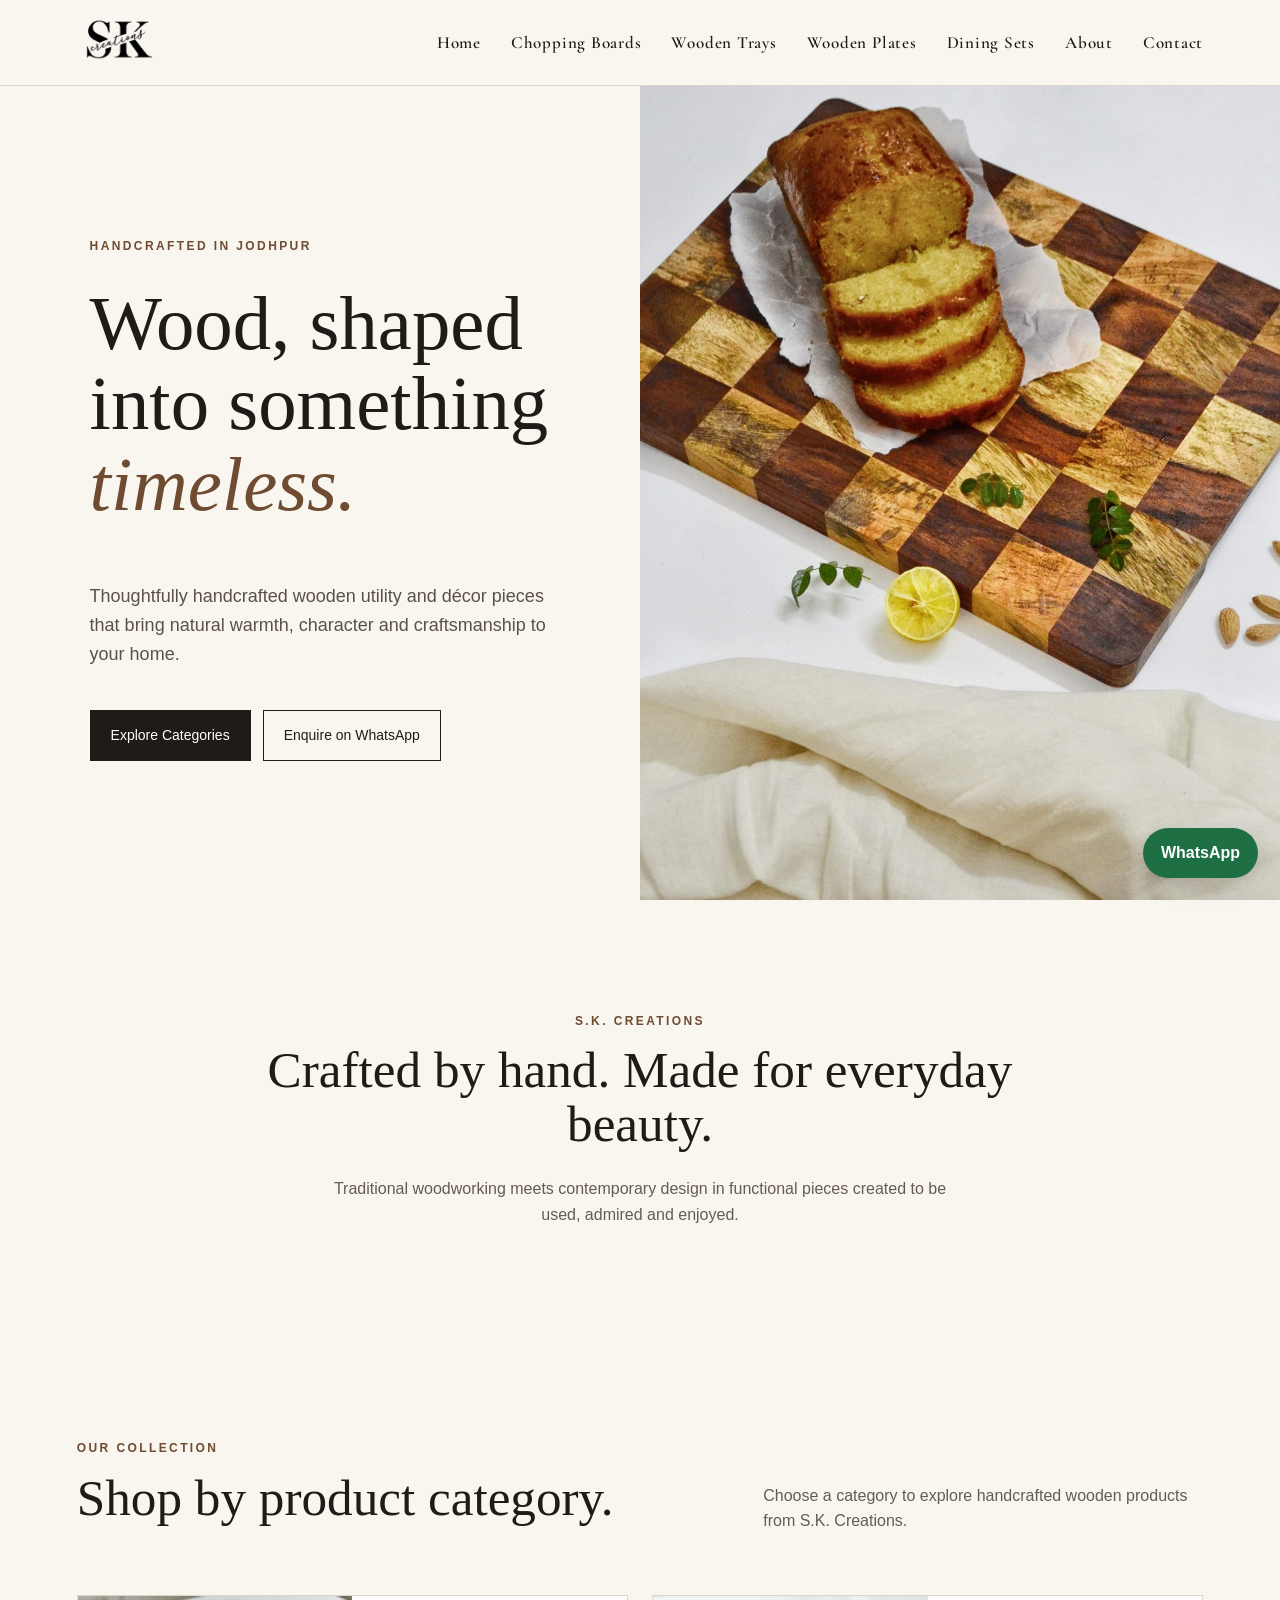
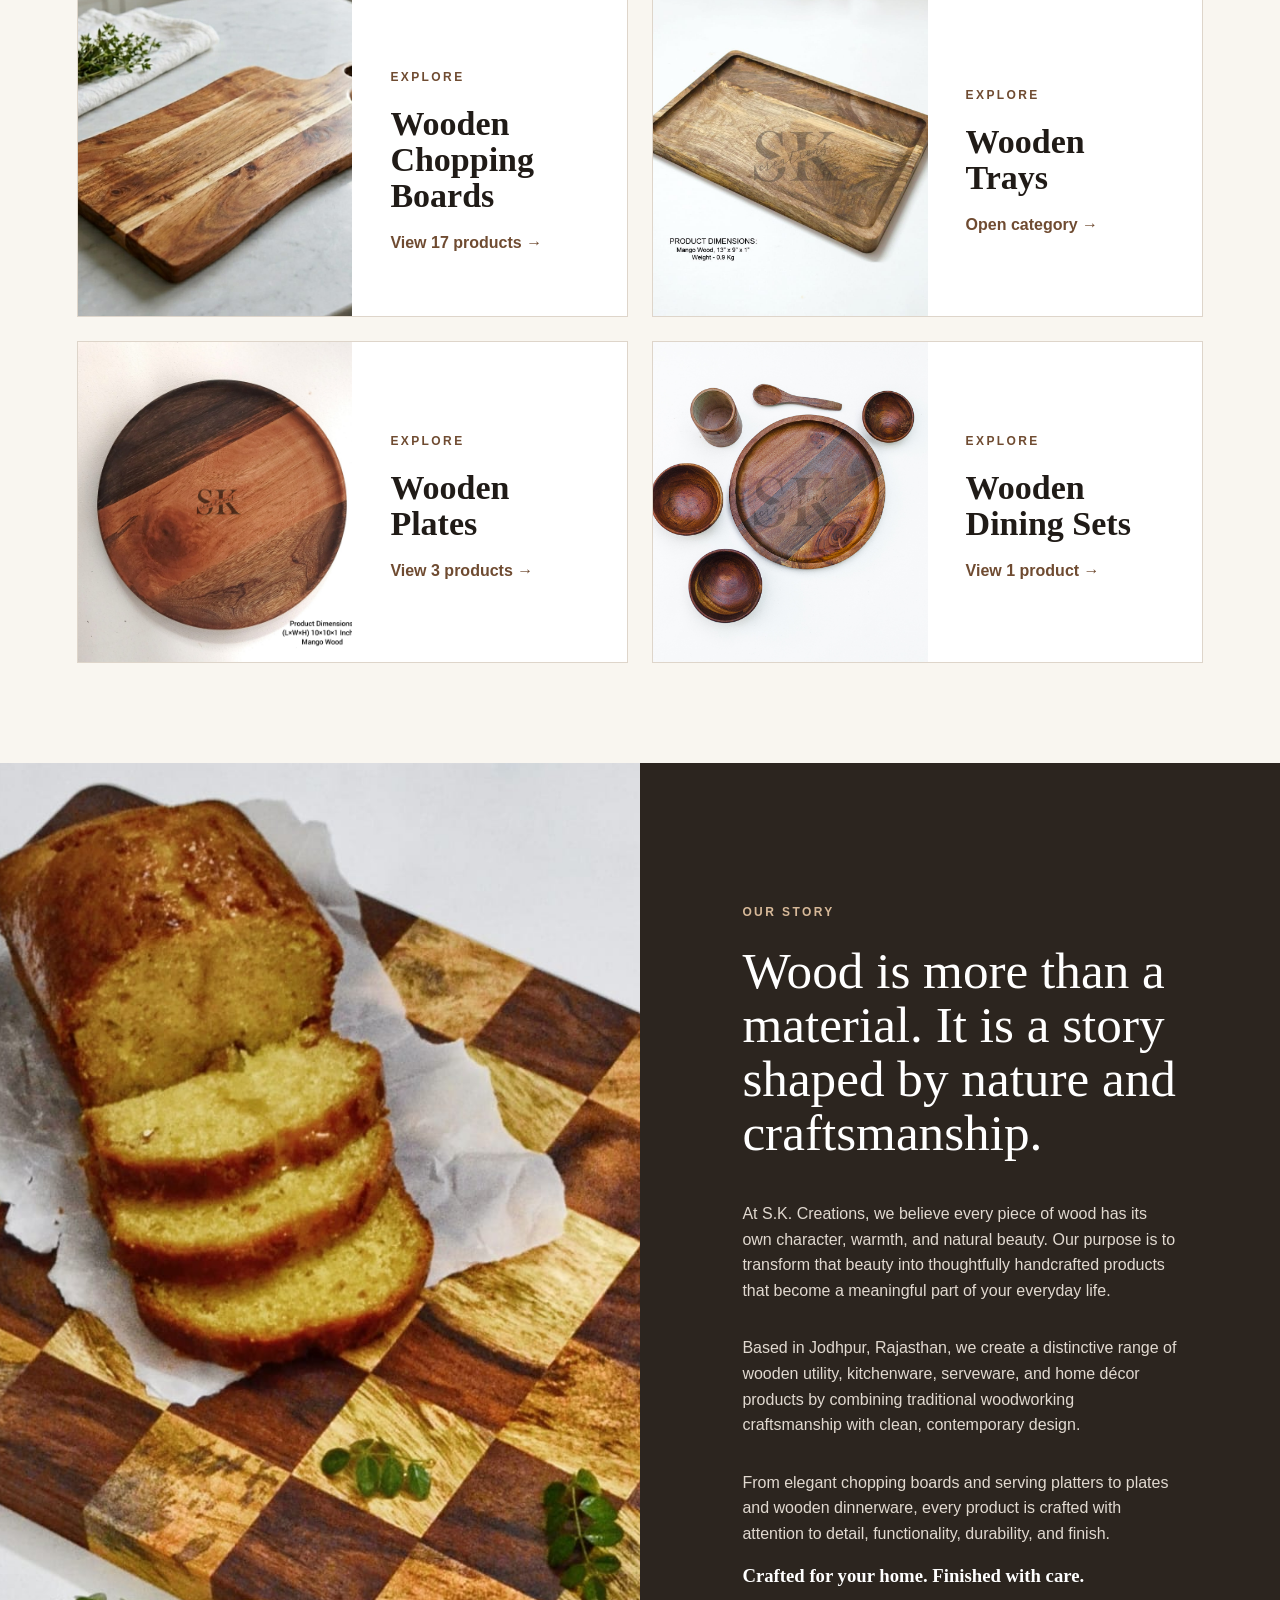
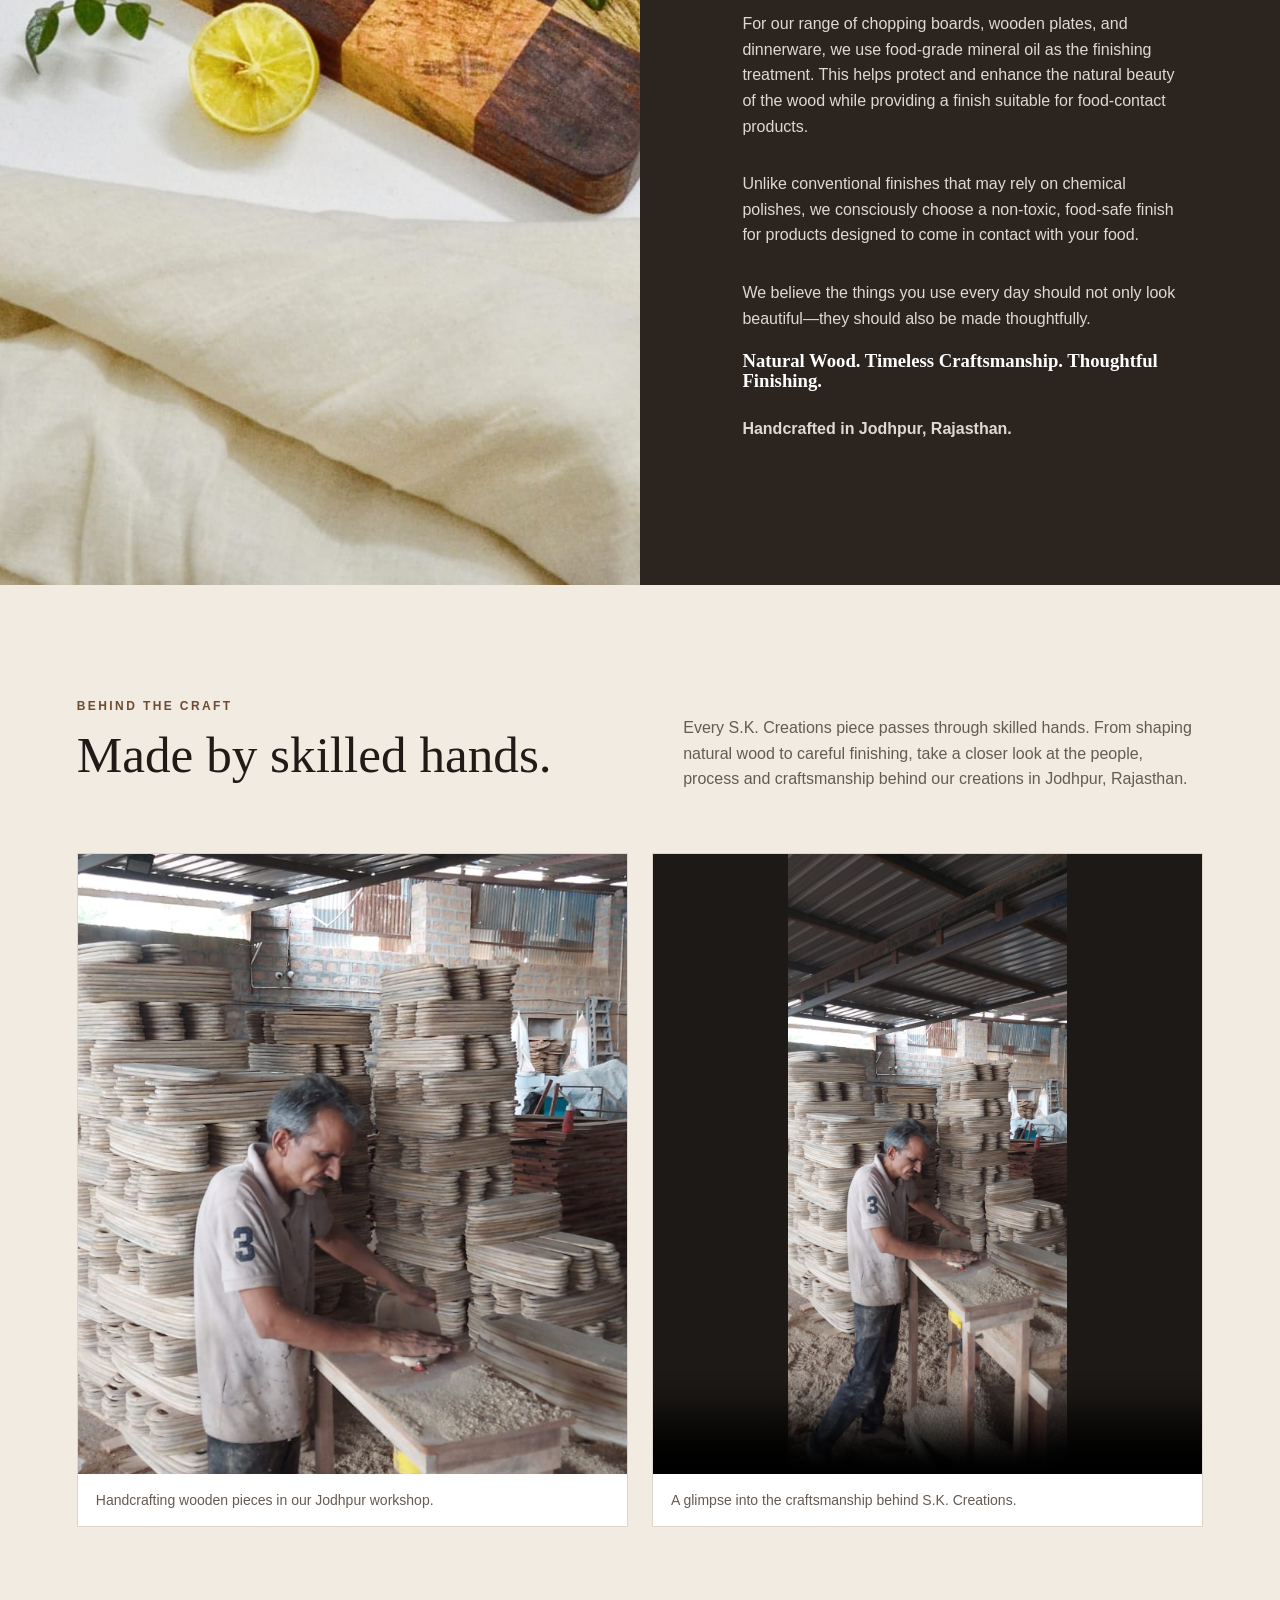
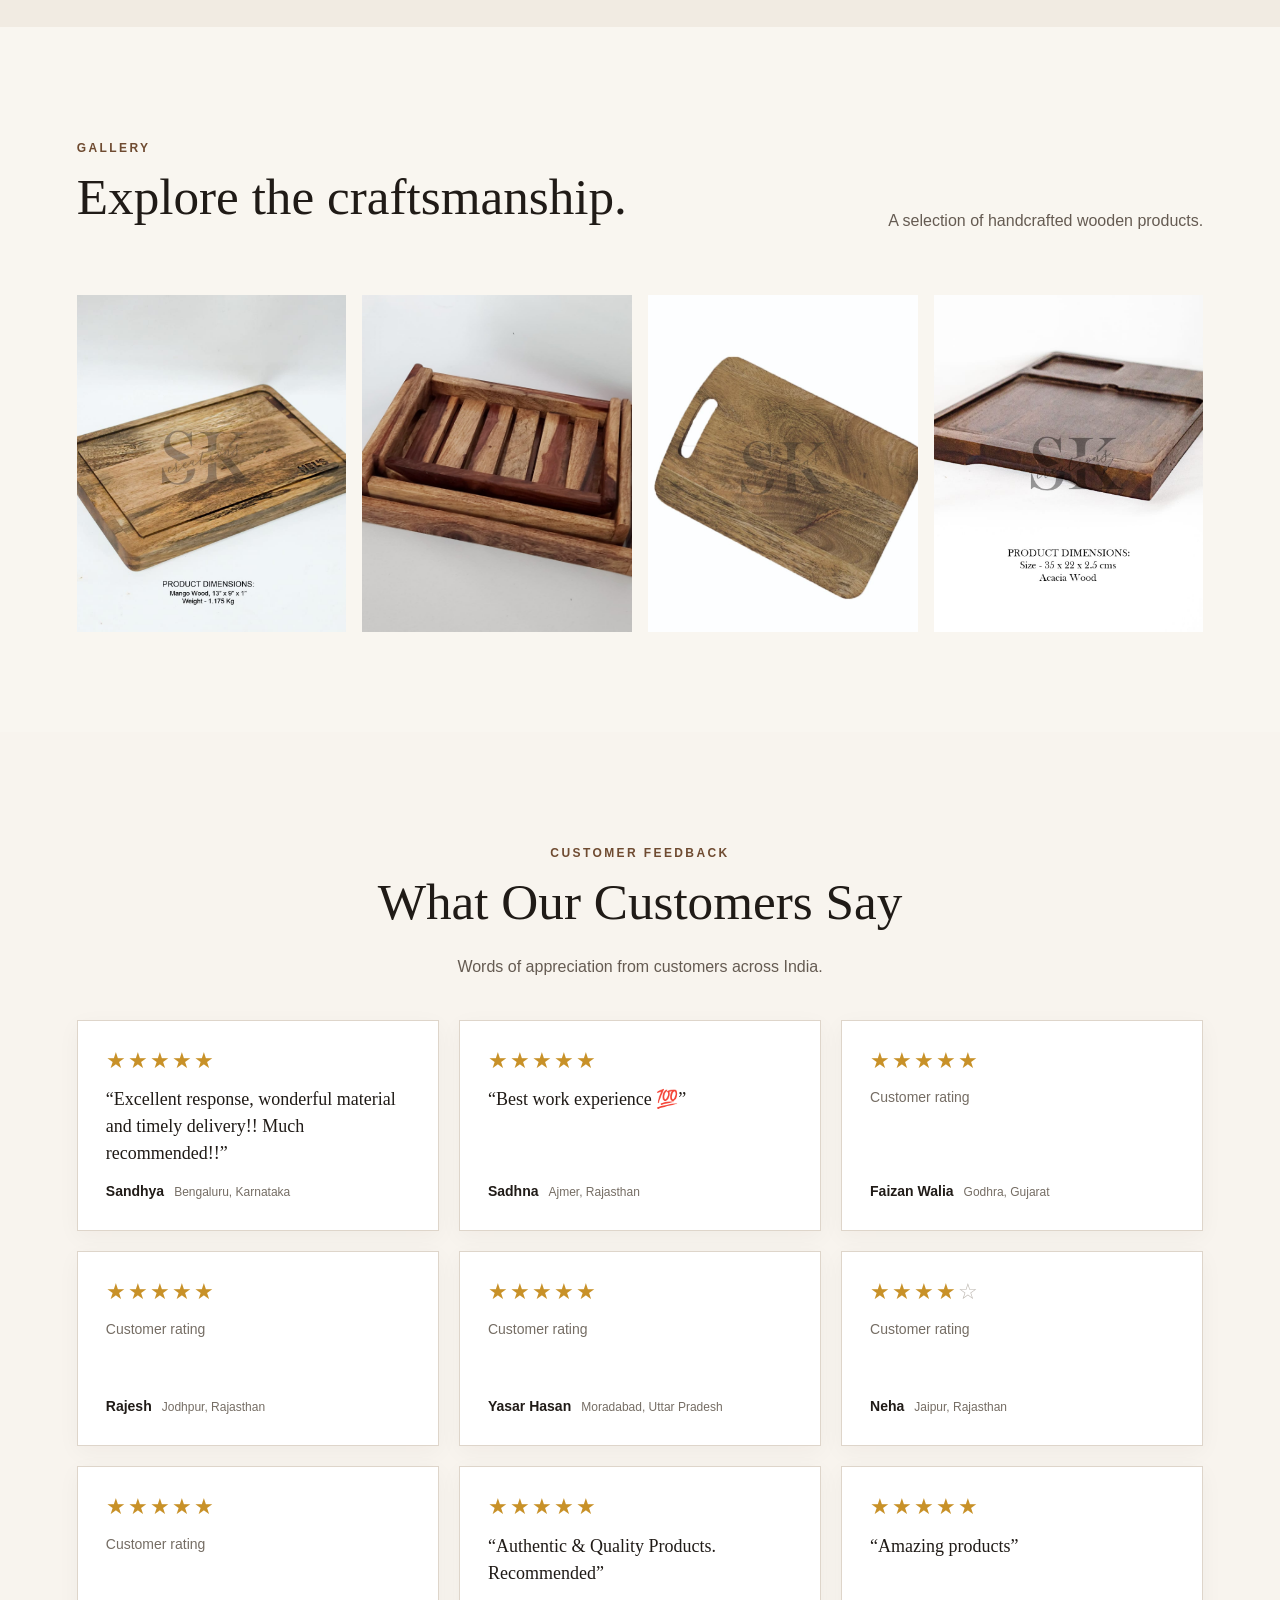
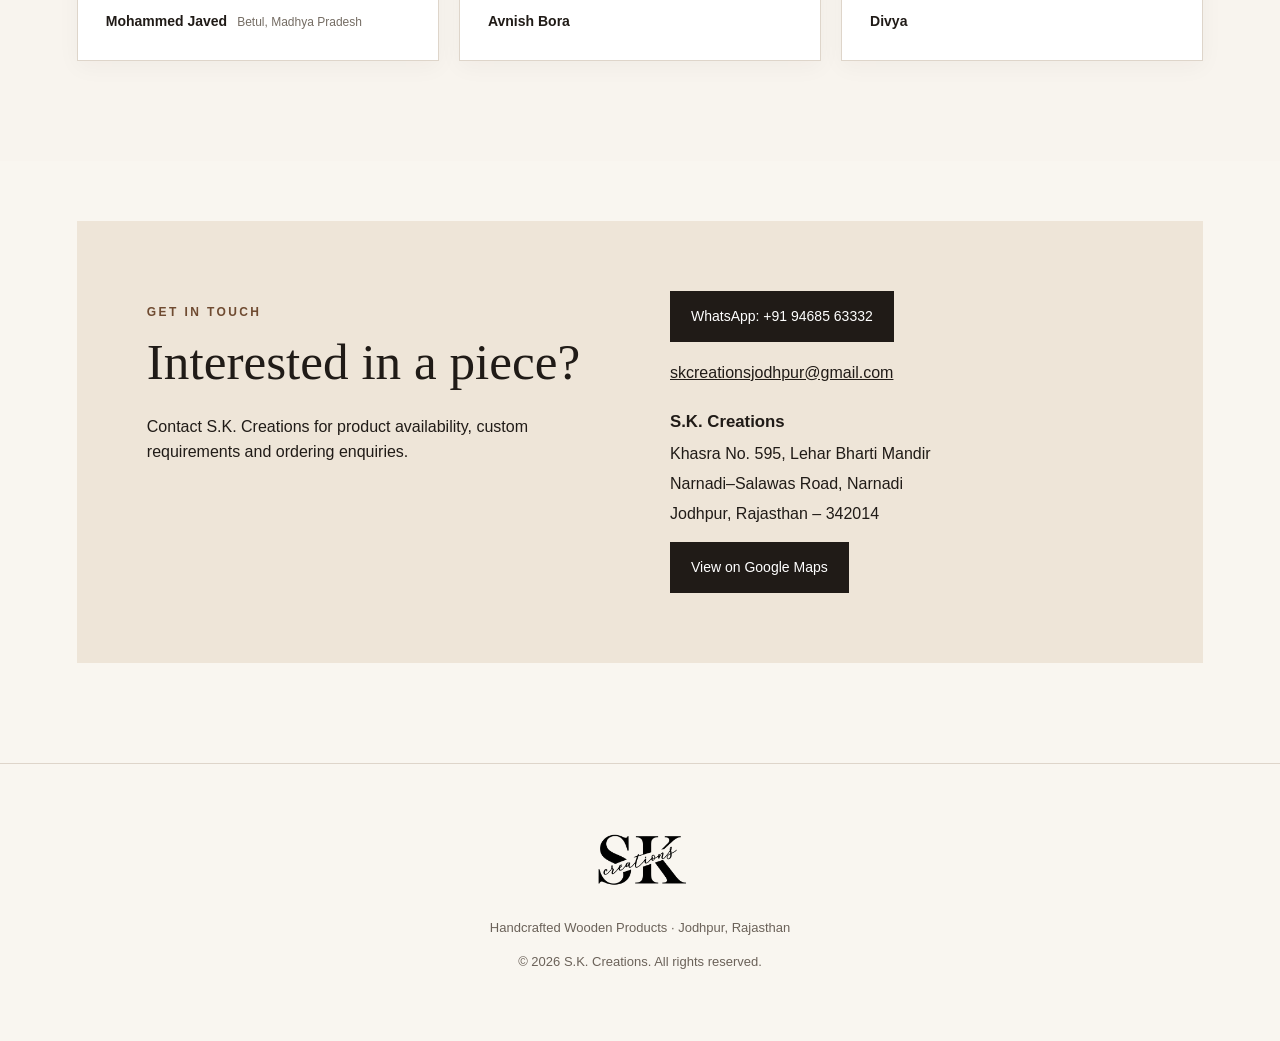
==== commit 893a2c5b: "Add files via upload updated gallary" ====
--- a/index.html
+++ b/index.html
@@ -19,13 +19,13 @@
 </div></section>
 <section id="about" class="about"><div class="about-image"><img src="our-story.jpeg" alt="Handcrafted wooden chopping board by S.K. Creations"></div><div class="about-copy"><p class="eyebrow">OUR STORY</p><h2>Wood is more than a material. It is a story shaped by nature and craftsmanship.</h2><p>At S.K. Creations, we believe every piece of wood has its own character, warmth, and natural beauty. Our purpose is to transform that beauty into thoughtfully handcrafted products that become a meaningful part of your everyday life.</p><p>Based in Jodhpur, Rajasthan, we create a distinctive range of wooden utility, kitchenware, serveware, and home décor products by combining traditional woodworking craftsmanship with clean, contemporary design.</p><p>From elegant chopping boards and serving platters to plates and wooden dinnerware, every product is crafted with attention to detail, functionality, durability, and finish.</p><h3>Crafted for your home. Finished with care.</h3><p>For our range of chopping boards, wooden plates, and dinnerware, we use food-grade mineral oil as the finishing treatment. This helps protect and enhance the natural beauty of the wood while providing a finish suitable for food-contact products.</p><p>Unlike conventional finishes that may rely on chemical polishes, we consciously choose a non-toxic, food-safe finish for products designed to come in contact with your food.</p><p>We believe the things you use every day should not only look beautiful—they should also be made thoughtfully.</p><h3>Natural Wood. Timeless Craftsmanship. Thoughtful Finishing.</h3><p class="location">Handcrafted in Jodhpur, Rajasthan.</p></div></section>
 <section id="craft" class="section craft-section"><div class="section-head"><div><p class="eyebrow">BEHIND THE CRAFT</p><h2>Made by skilled hands.</h2></div><p>Every S.K. Creations piece passes through skilled hands. From shaping natural wood to careful finishing, take a closer look at the people, process and craftsmanship behind our creations in Jodhpur, Rajasthan.</p></div><div class="craft-media"><figure class="craft-photo"><img src="behind-the-craft-workshop.jpeg" alt="S.K. Creations artisan handcrafting wooden products in the Jodhpur workshop" loading="lazy"><figcaption>Handcrafting wooden pieces in our Jodhpur workshop.</figcaption></figure><figure class="craft-video"><video controls preload="metadata" playsinline poster="behind-the-craft-workshop.jpeg"><source src="behind-the-craft-workshop.mp4" type="video/mp4">Your browser does not support embedded video.</video><figcaption>A glimpse into the craftsmanship behind S.K. Creations.</figcaption></figure></div></section>
-<section id="gallery" class="section gallery gallery-curated">
-<div class="gallery-intro"><p class="eyebrow">THE S.K. CREATIONS EDIT</p><h2>Explore the craftsmanship.</h2><p>A closer look at natural textures, thoughtful details and handcrafted wooden pieces.</p></div>
-<div class="gallery-editorial">
-<figure class="gallery-tile gallery-tile-feature"><img src="site-gallery-5.jpeg" alt="Handcrafted wooden chopping board" loading="lazy"><figcaption>Crafted with character</figcaption></figure>
-<figure class="gallery-tile"><img src="site-gallery-12.jpeg" alt="Wooden serving trays" loading="lazy"><figcaption>Everyday elegance</figcaption></figure>
-<figure class="gallery-tile"><img src="site-gallery-7.jpeg" alt="Wooden serving board" loading="lazy"><figcaption>Natural textures</figcaption></figure>
-<figure class="gallery-tile gallery-tile-wide"><img src="site-gallery-13.jpeg" alt="Handcrafted wooden serveware" loading="lazy"><figcaption>Made to be shared</figcaption></figure>
+<section id="gallery" class="section gallery gallery-simple">
+<div class="section-head"><div><p class="eyebrow">GALLERY</p><h2>Explore the craftsmanship.</h2></div><p>A selection of handcrafted wooden products.</p></div>
+<div class="simple-gallery-grid">
+<img src="site-gallery-5.jpeg" alt="Handcrafted wooden board" loading="lazy">
+<img src="site-gallery-12.jpeg" alt="Handcrafted wooden tray" loading="lazy">
+<img src="site-gallery-7.jpeg" alt="Natural wooden serving board" loading="lazy">
+<img src="site-gallery-13.jpeg" alt="Wooden serveware" loading="lazy">
 </div></section>
 <section id="reviews" class="section reviews-section" aria-labelledby="reviews-heading"><div class="reviews-heading"><p class="eyebrow">CUSTOMER FEEDBACK</p><h2 id="reviews-heading">What Our Customers Say</h2><p>Words of appreciation from customers across India.</p></div><div class="reviews-grid"><article class="review-card"><div class="review-stars" aria-label="5 out of 5 stars">★★★★★<span class="unfilled"></span></div><p class="review-quote">“Excellent response, wonderful material and timely delivery!! Much recommended!!”</p><div class="review-person"><strong>Sandhya</strong><span class="review-location">Bengaluru, Karnataka</span></div></article>
 <article class="review-card"><div class="review-stars" aria-label="5 out of 5 stars">★★★★★<span class="unfilled"></span></div><p class="review-quote">“Best work experience 💯”</p><div class="review-person"><strong>Sadhna</strong><span class="review-location">Ajmer, Rajasthan</span></div></article>
--- a/style.css
+++ b/style.css
@@ -38,3 +38,11 @@
 .gallery-tile figcaption{position:absolute;bottom:20px;left:22px;right:20px;color:white;font-family:Georgia,serif;font-size:21px;z-index:1}
 @media(max-width:850px){.gallery-editorial{grid-template-columns:1fr 1fr;grid-template-rows:330px 230px 230px}.gallery-tile-feature{grid-column:span 2;grid-row:span 1}.gallery-tile-wide{grid-column:span 2}}
 @media(max-width:560px){.gallery-editorial{grid-template-columns:1fr 1fr;grid-template-rows:270px 190px 210px;gap:10px}.gallery-tile figcaption{font-size:16px;left:12px;bottom:12px}.gallery-intro{margin-bottom:28px}}
+
+
+/* Gallery reset: equal-size tiles, no oversized images or text overlays */
+.gallery-simple{background:var(--cream)}
+.gallery-simple .simple-gallery-grid{display:grid!important;grid-template-columns:repeat(4,minmax(0,1fr))!important;gap:16px!important;max-width:1250px;margin:0 auto}
+.gallery-simple .simple-gallery-grid img{display:block!important;width:100%!important;max-width:100%!important;height:auto!important;aspect-ratio:4/5!important;object-fit:cover!important;border:0}
+@media(max-width:850px){.gallery-simple .simple-gallery-grid{grid-template-columns:repeat(2,minmax(0,1fr))!important;gap:12px!important}}
+@media(max-width:480px){.gallery-simple .simple-gallery-grid{gap:9px!important}.gallery-simple .simple-gallery-grid img{aspect-ratio:3/4!important}}
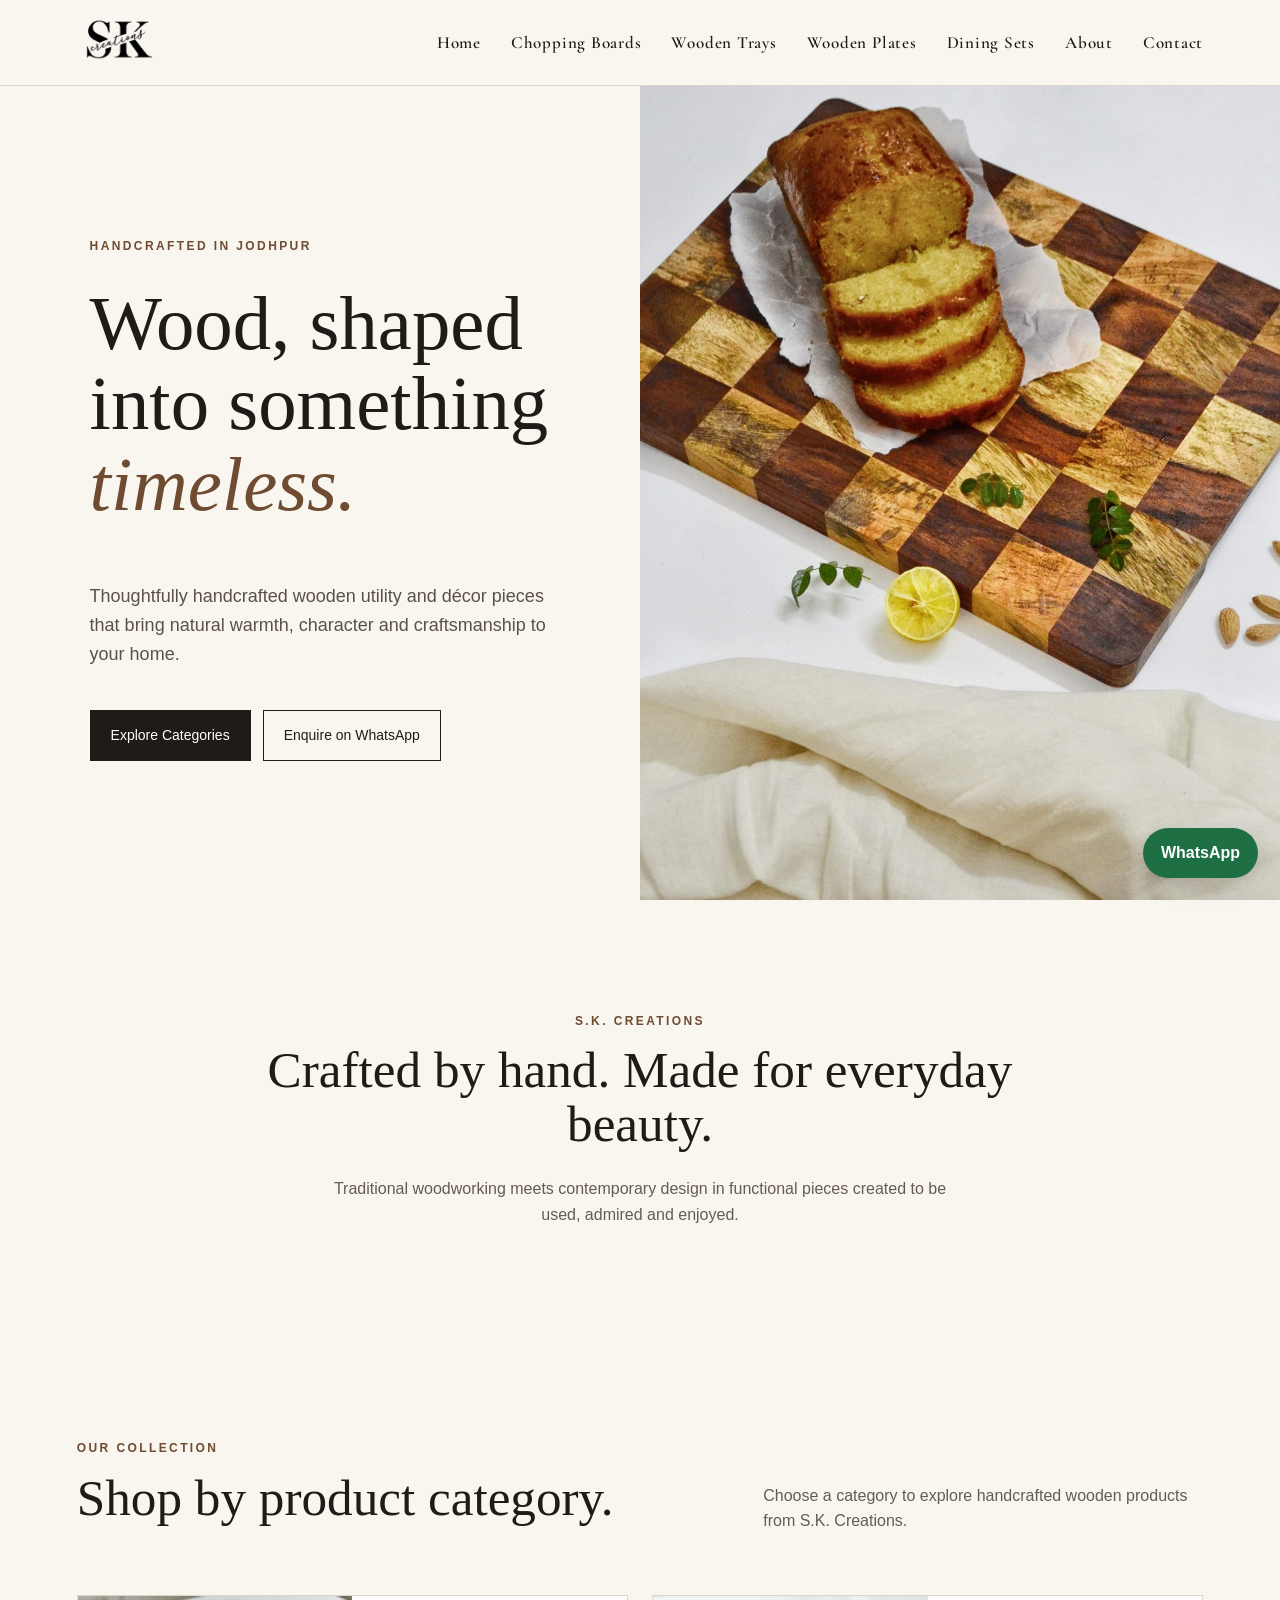
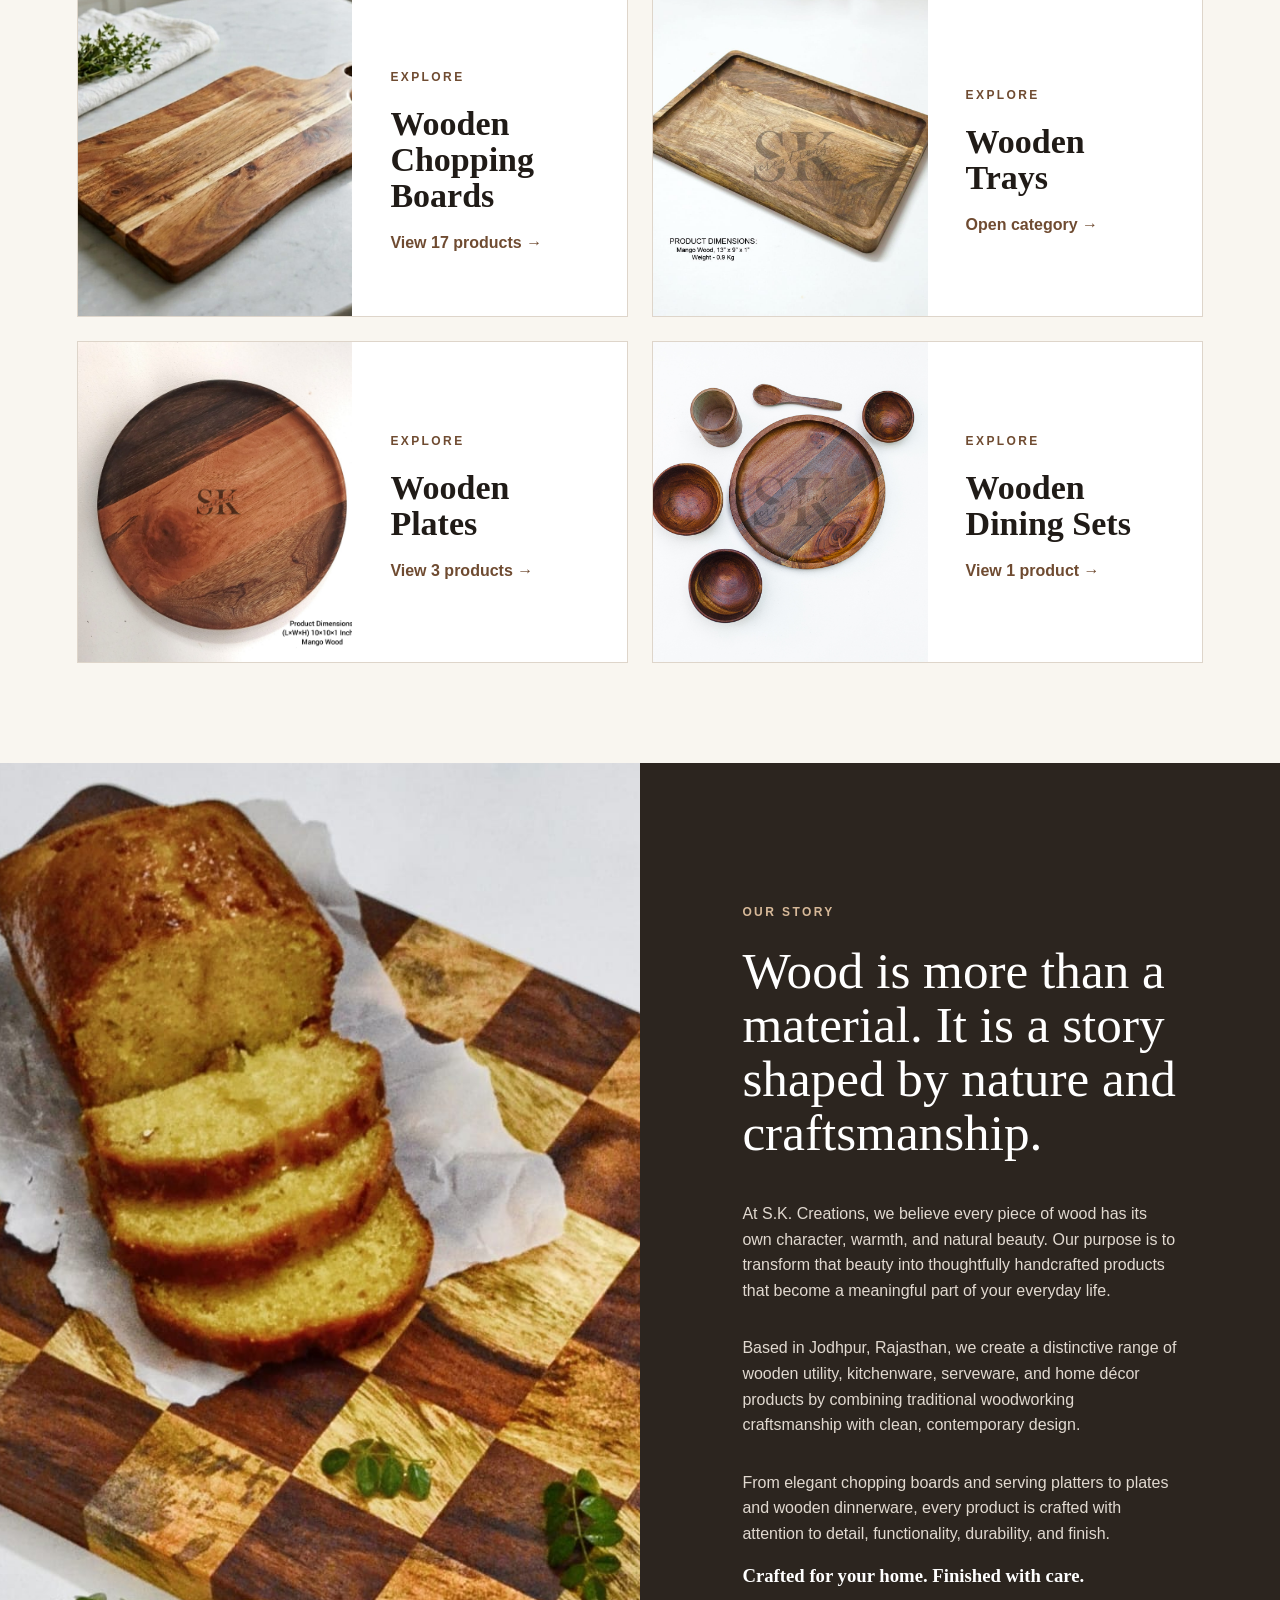
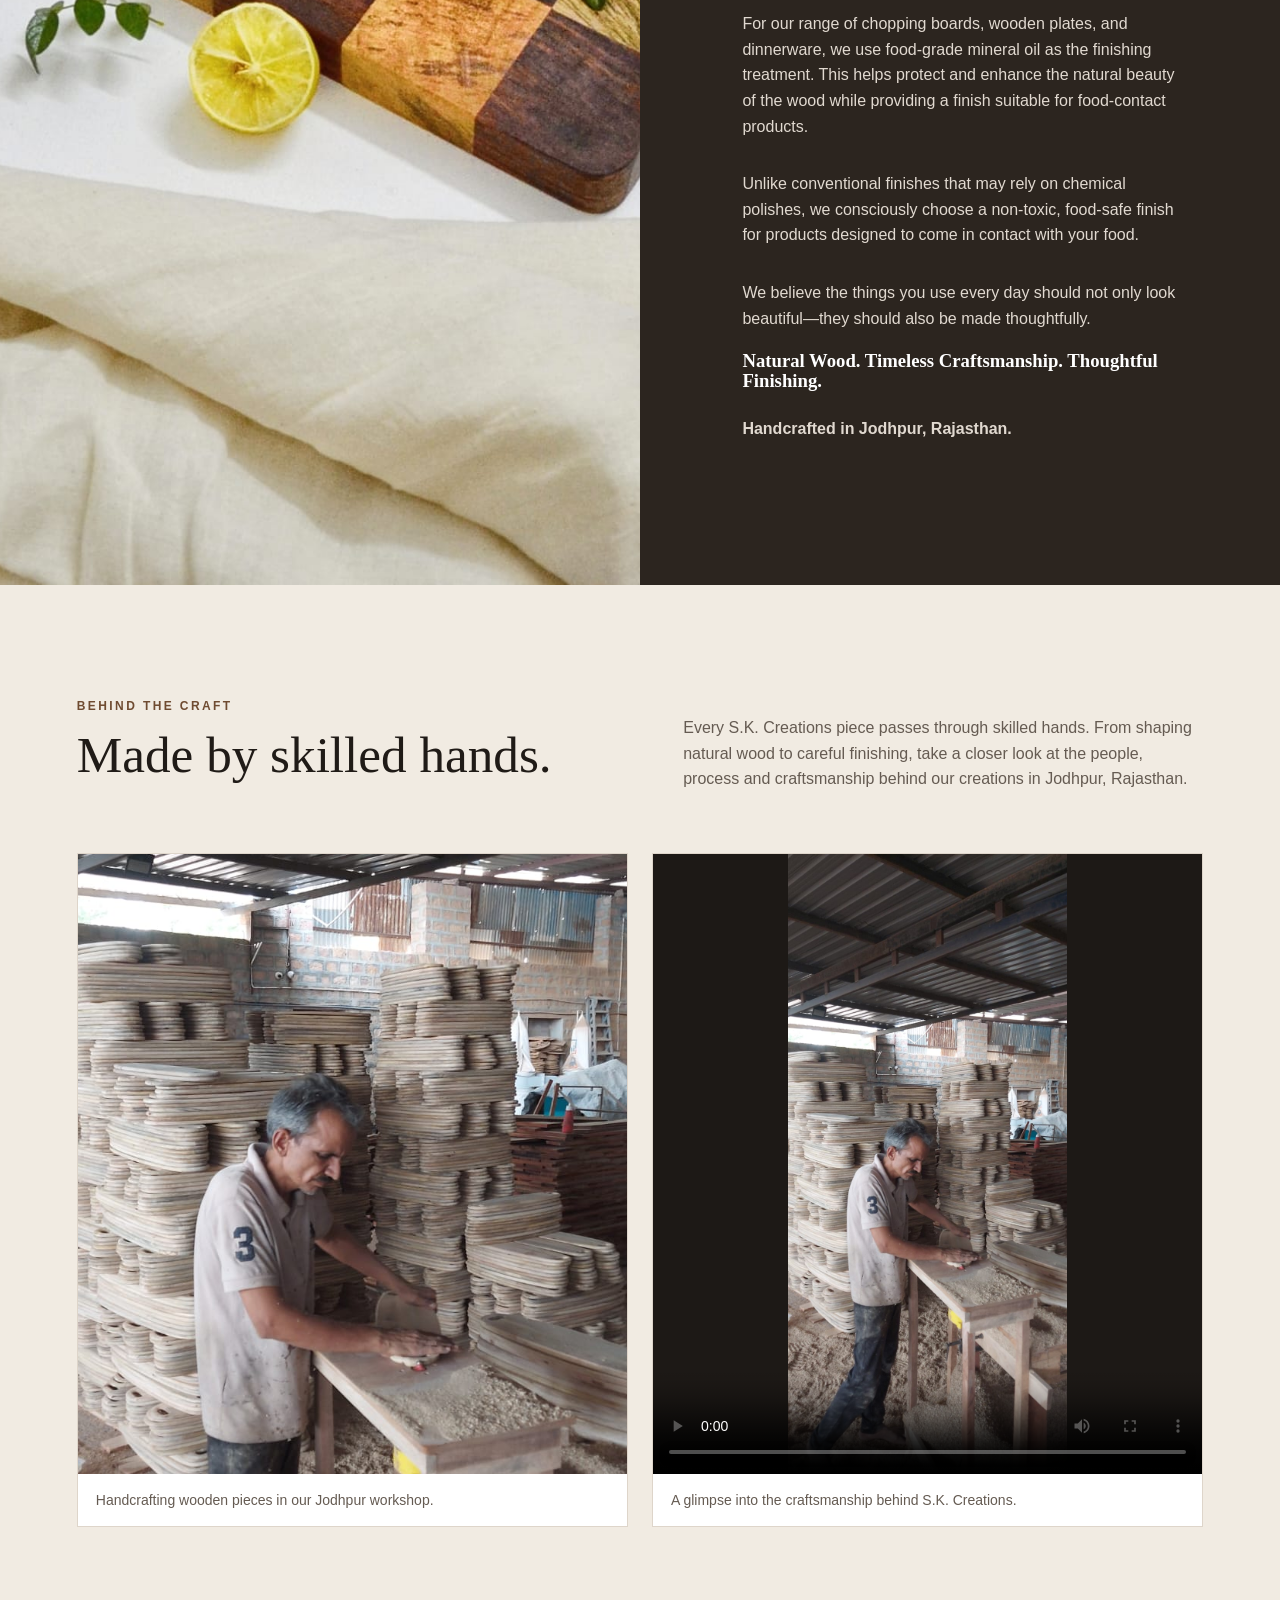
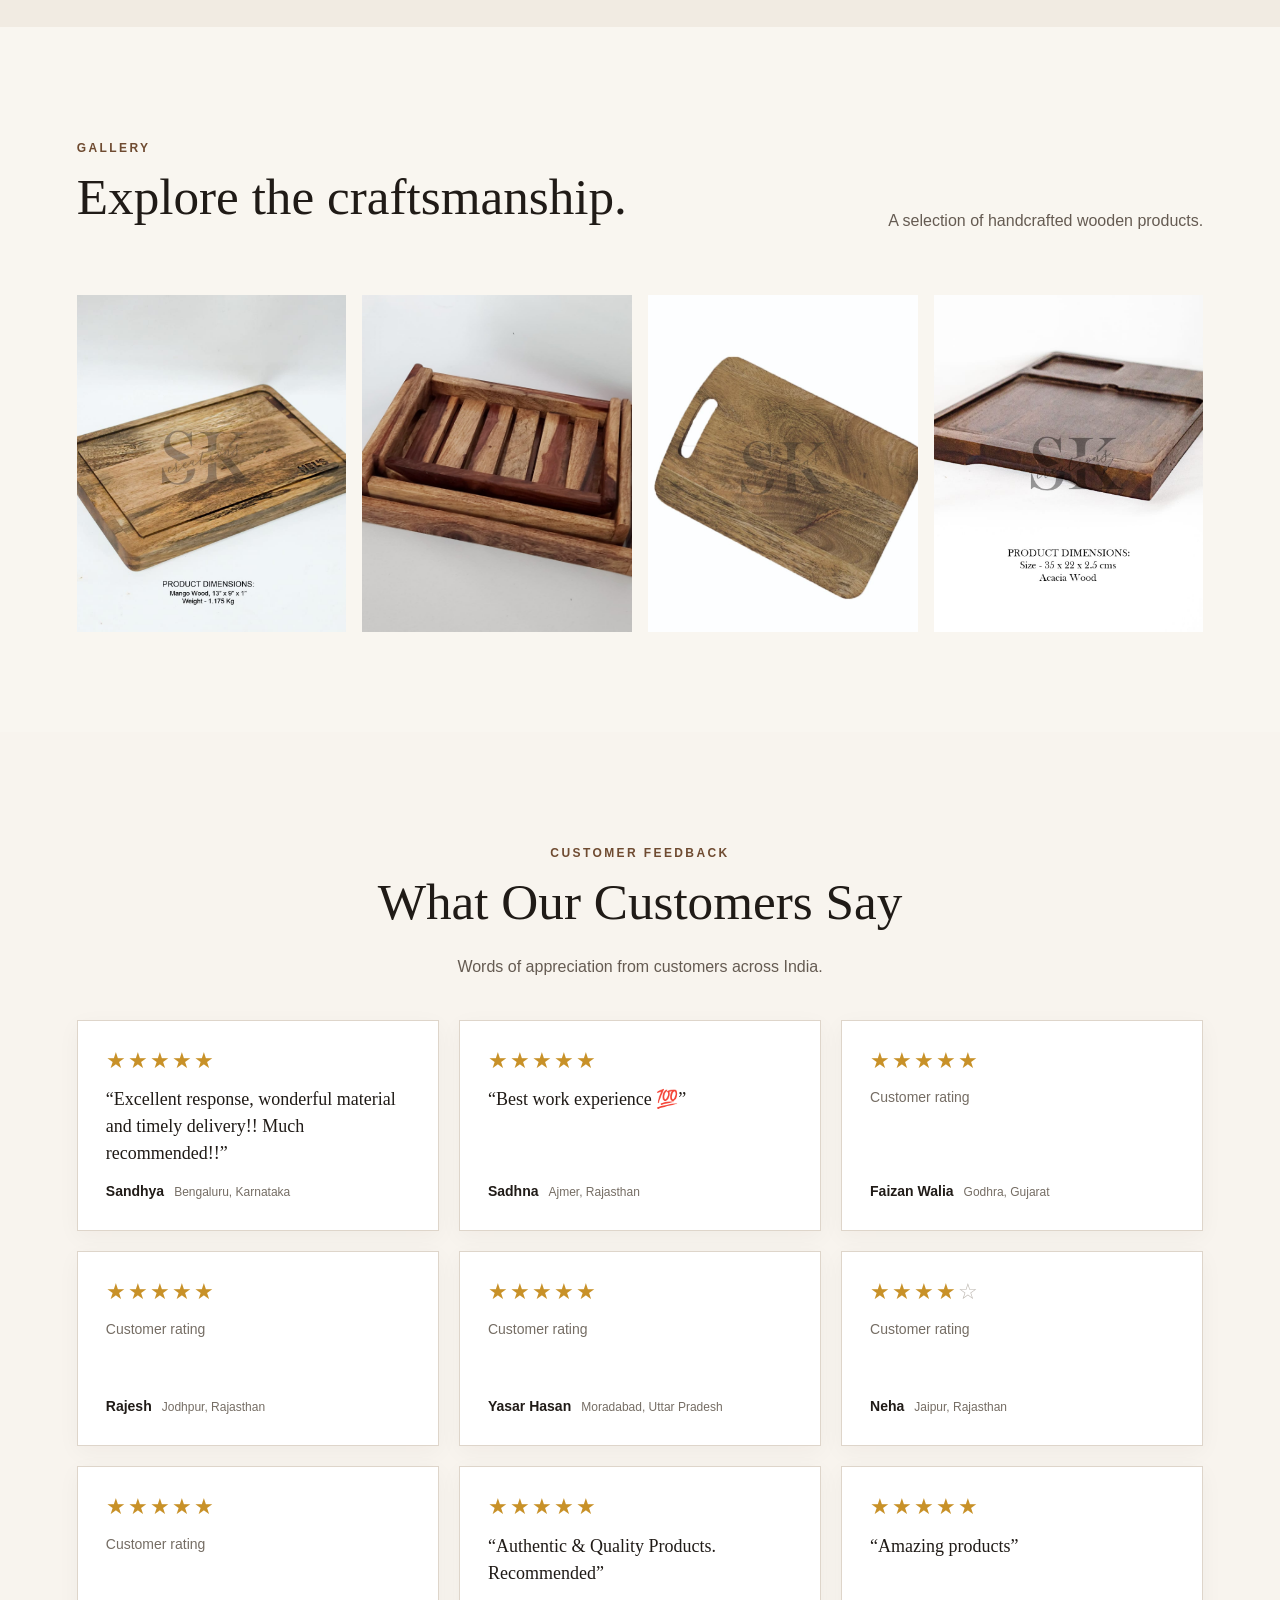
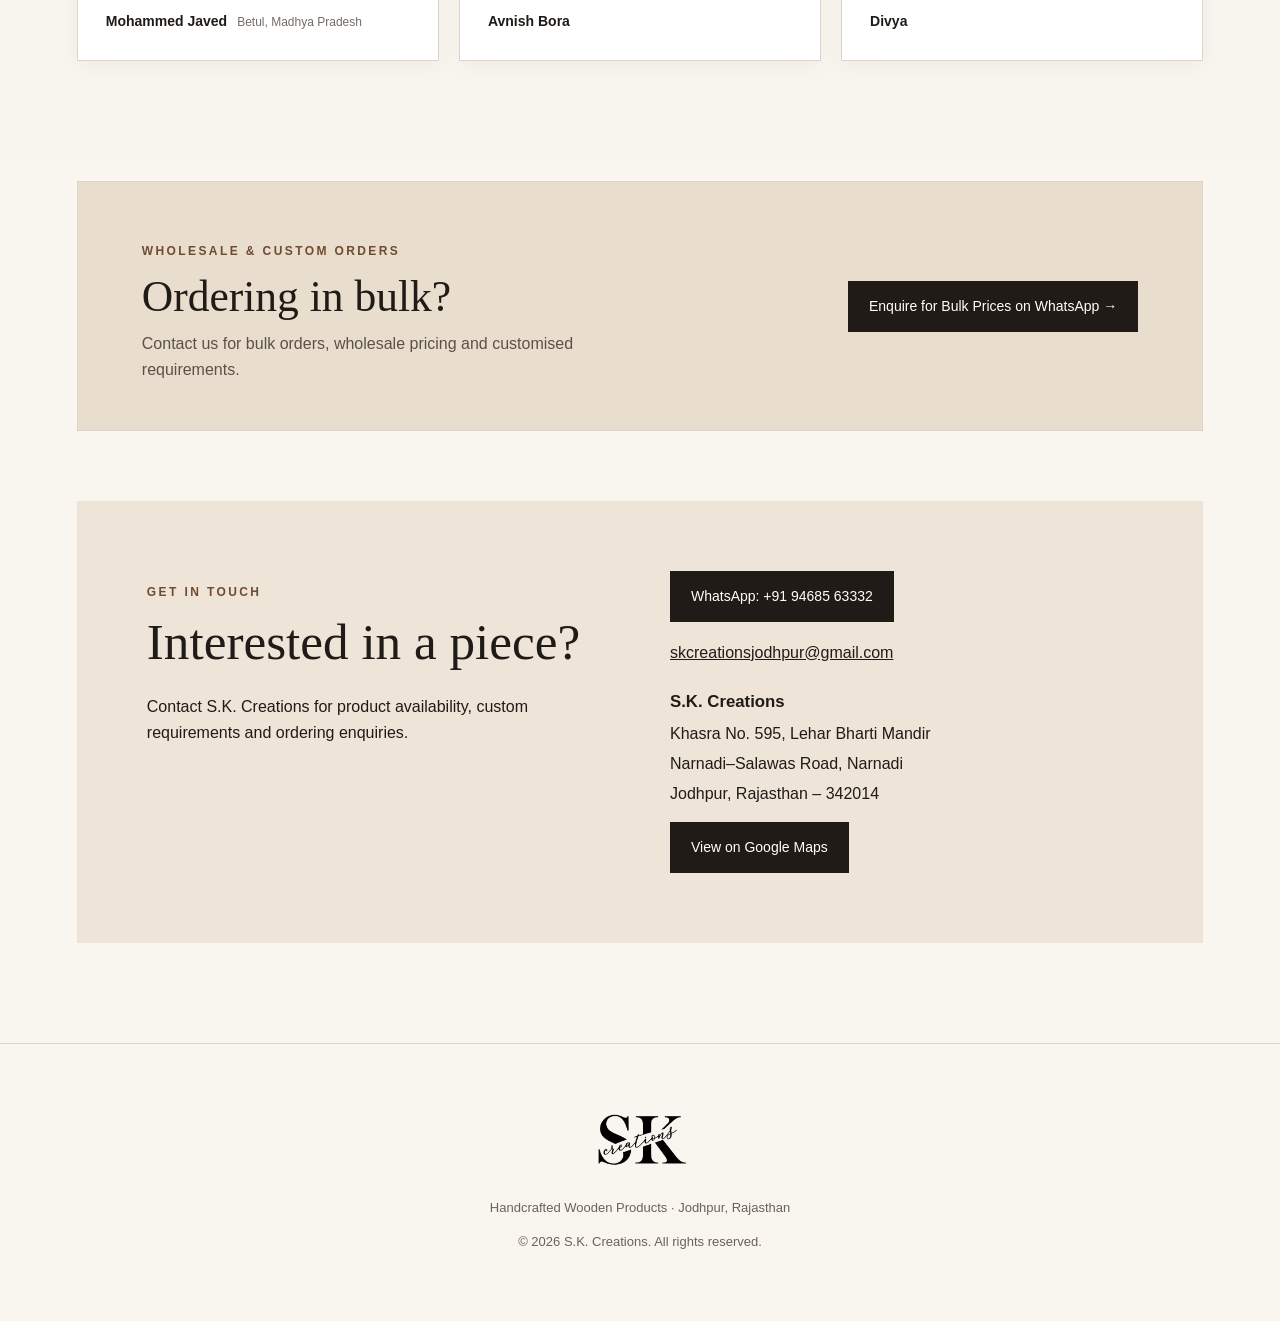
==== commit 33c7fdee: "Add files via upload BULK ENQUIRY" ====
--- a/index.html
+++ b/index.html
@@ -36,6 +36,7 @@
 <article class="review-card"><div class="review-stars" aria-label="5 out of 5 stars">★★★★★<span class="unfilled"></span></div><p class="review-rating-only">Customer rating</p><div class="review-person"><strong>Mohammed Javed</strong><span class="review-location">Betul, Madhya Pradesh</span></div></article>
 <article class="review-card"><div class="review-stars" aria-label="5 out of 5 stars">★★★★★<span class="unfilled"></span></div><p class="review-quote">“Authentic &amp; Quality Products. Recommended”</p><div class="review-person"><strong>Avnish Bora</strong></div></article>
 <article class="review-card"><div class="review-stars" aria-label="5 out of 5 stars">★★★★★<span class="unfilled"></span></div><p class="review-quote">“Amazing products”</p><div class="review-person"><strong>Divya</strong></div></article></div></section>
+<section class="bulk-banner" aria-labelledby="bulk-heading"><div><p class="eyebrow">WHOLESALE &amp; CUSTOM ORDERS</p><h2 id="bulk-heading">Ordering in bulk?</h2><p>Contact us for bulk orders, wholesale pricing and customised requirements.</p></div><a class="btn wa" data-product="bulk orders and wholesale pricing" href="#">Enquire for Bulk Prices on WhatsApp →</a></section>
 <section id="contact" class="contact"><div><p class="eyebrow">GET IN TOUCH</p><h2>Interested in a piece?</h2><p>Contact S.K. Creations for product availability, custom requirements and ordering enquiries.</p></div><div class="contact-card"><a class="btn wa" data-product="S.K. Creations products" href="#">WhatsApp: +91 94685 63332</a><a href="mailto:skcreationsjodhpur@gmail.com">skcreationsjodhpur@gmail.com</a><div class="contact-address"><strong>S.K. Creations</strong><span>Khasra No. 595, Lehar Bharti Mandir</span><span>Narnadi–Salawas Road, Narnadi</span><span>Jodhpur, Rajasthan – 342014</span><a class="btn map-btn" href="https://www.google.com/maps/search/S.K.%20CREATIONS/@26.1501,72.9164,17z?hl=en" target="_blank" rel="noopener noreferrer">View on Google Maps</a></div></div></section>
 </main>
 <footer><img src="logo.png" alt="S.K. Creations"><p>Handcrafted Wooden Products · Jodhpur, Rajasthan</p><p>© <span id="year"></span> S.K. Creations. All rights reserved.</p></footer>
--- a/style.css
+++ b/style.css
@@ -46,3 +46,10 @@
 .gallery-simple .simple-gallery-grid img{display:block!important;width:100%!important;max-width:100%!important;height:auto!important;aspect-ratio:4/5!important;object-fit:cover!important;border:0}
 @media(max-width:850px){.gallery-simple .simple-gallery-grid{grid-template-columns:repeat(2,minmax(0,1fr))!important;gap:12px!important}}
 @media(max-width:480px){.gallery-simple .simple-gallery-grid{gap:9px!important}.gallery-simple .simple-gallery-grid img{aspect-ratio:3/4!important}}
+
+/* Bulk order enquiry banner */
+.bulk-banner{margin:20px 6vw 70px;padding:48px 5vw;background:#e9ddcd;border:1px solid var(--line);display:flex;align-items:center;justify-content:space-between;gap:30px}
+.bulk-banner h2{font-size:clamp(30px,3.4vw,46px);margin:5px 0 12px}
+.bulk-banner p:not(.eyebrow){margin:0;max-width:520px;color:#5b5148}
+.bulk-banner .btn{white-space:normal;text-align:center}
+@media(max-width:750px){.bulk-banner{flex-direction:column;align-items:flex-start;margin:10px 5vw 50px;padding:30px 24px}.bulk-banner .btn{width:100%}}
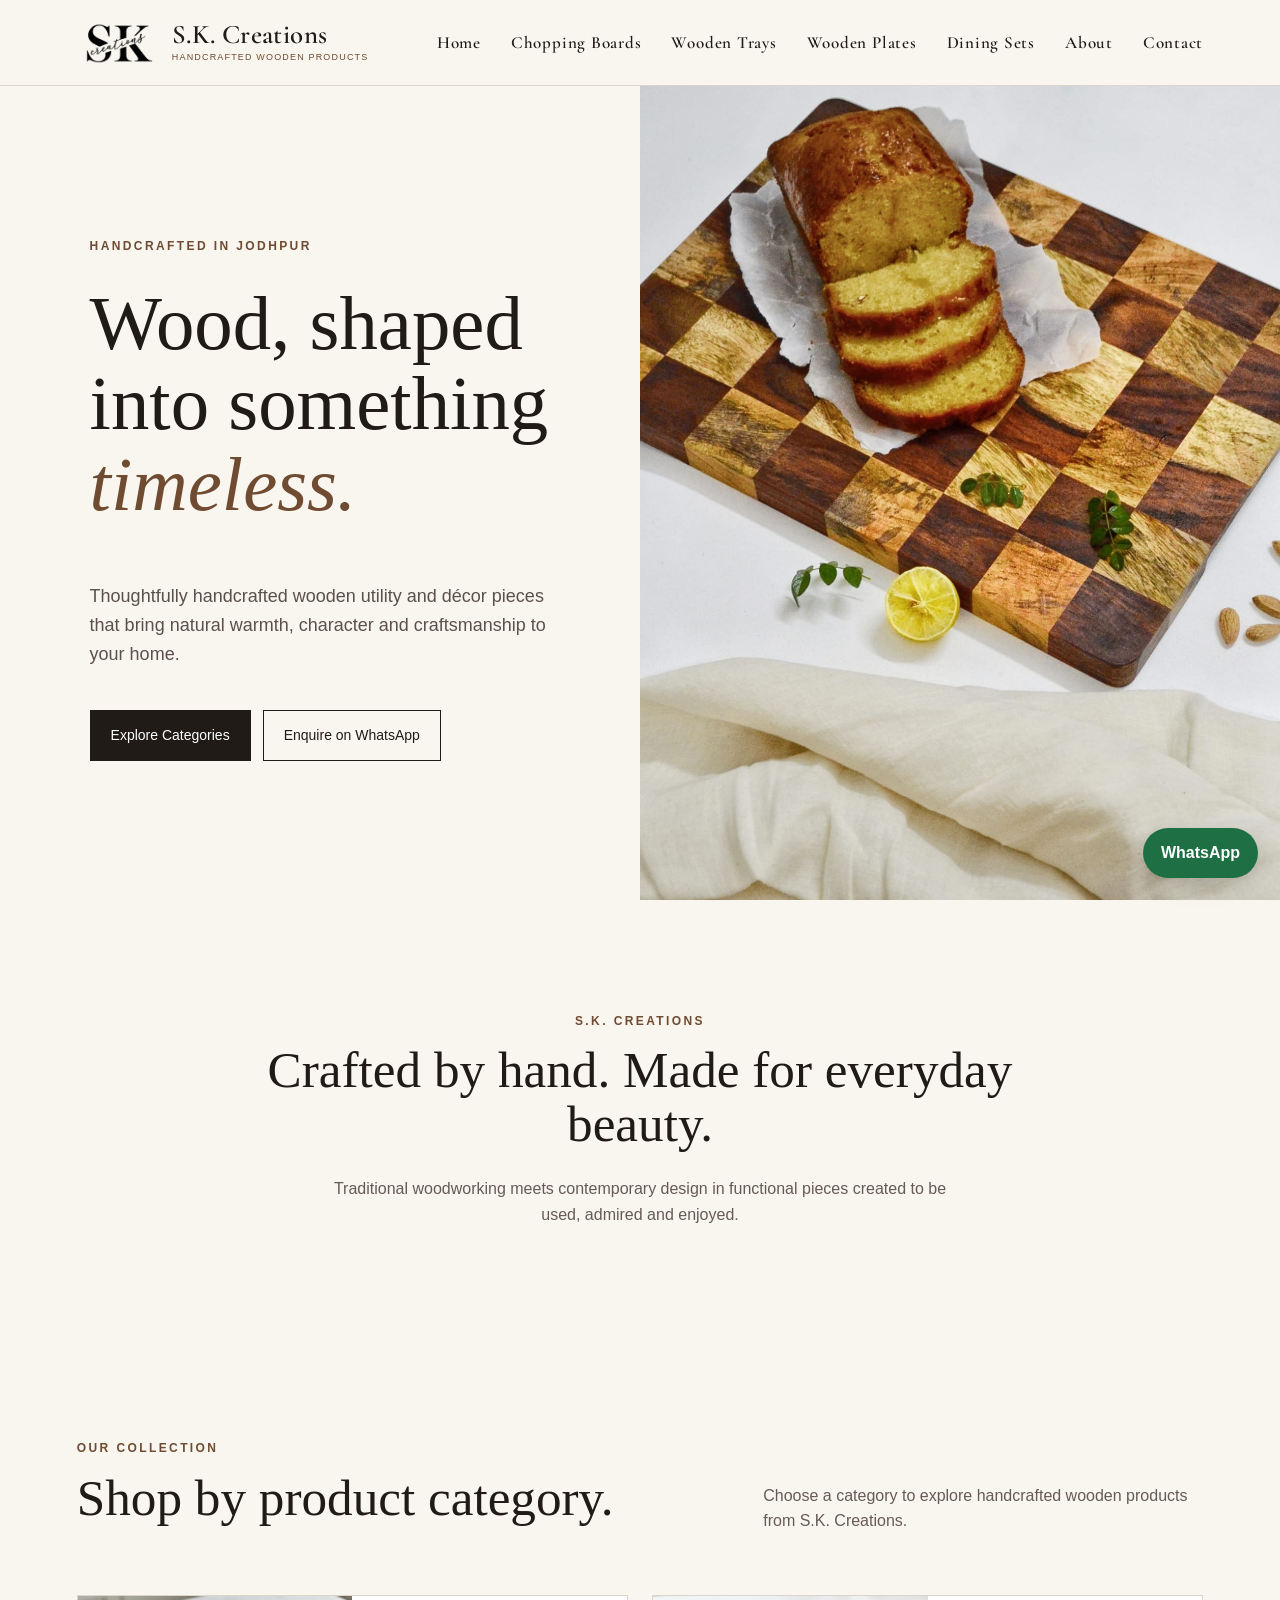
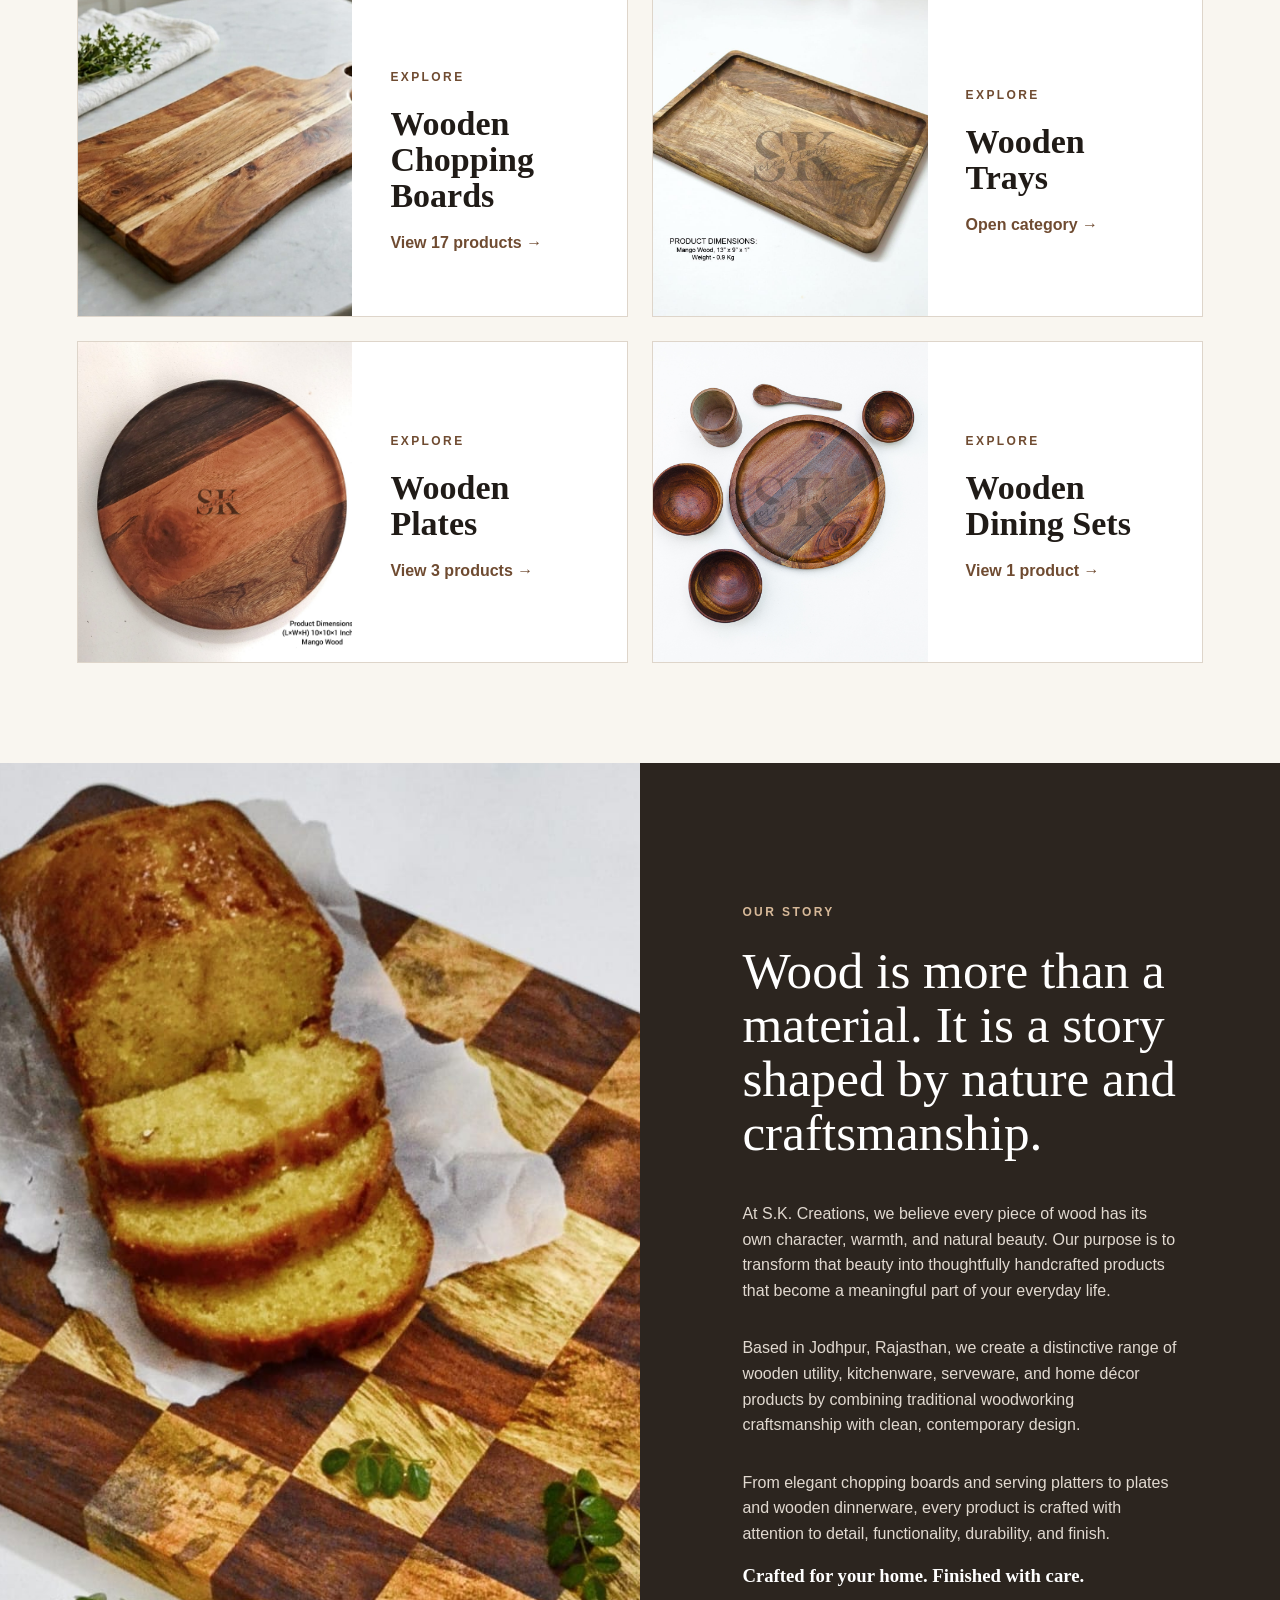
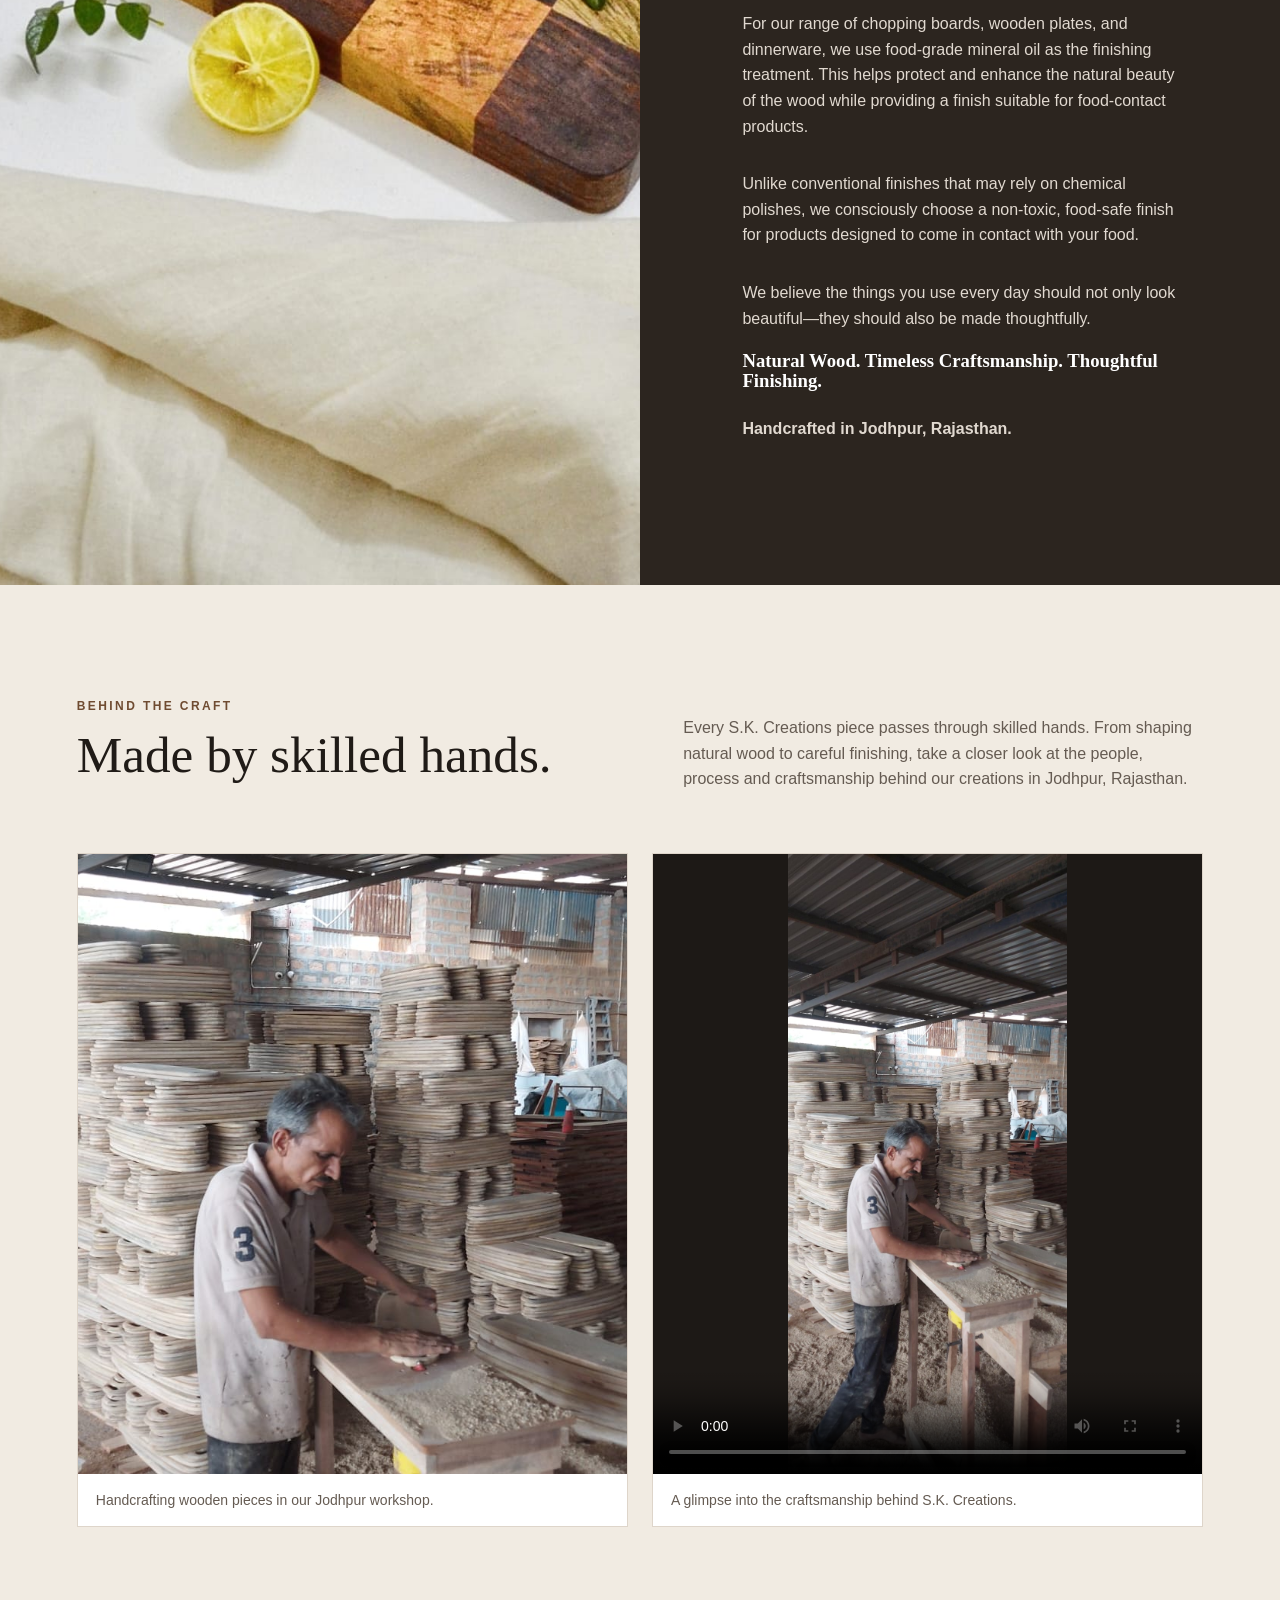
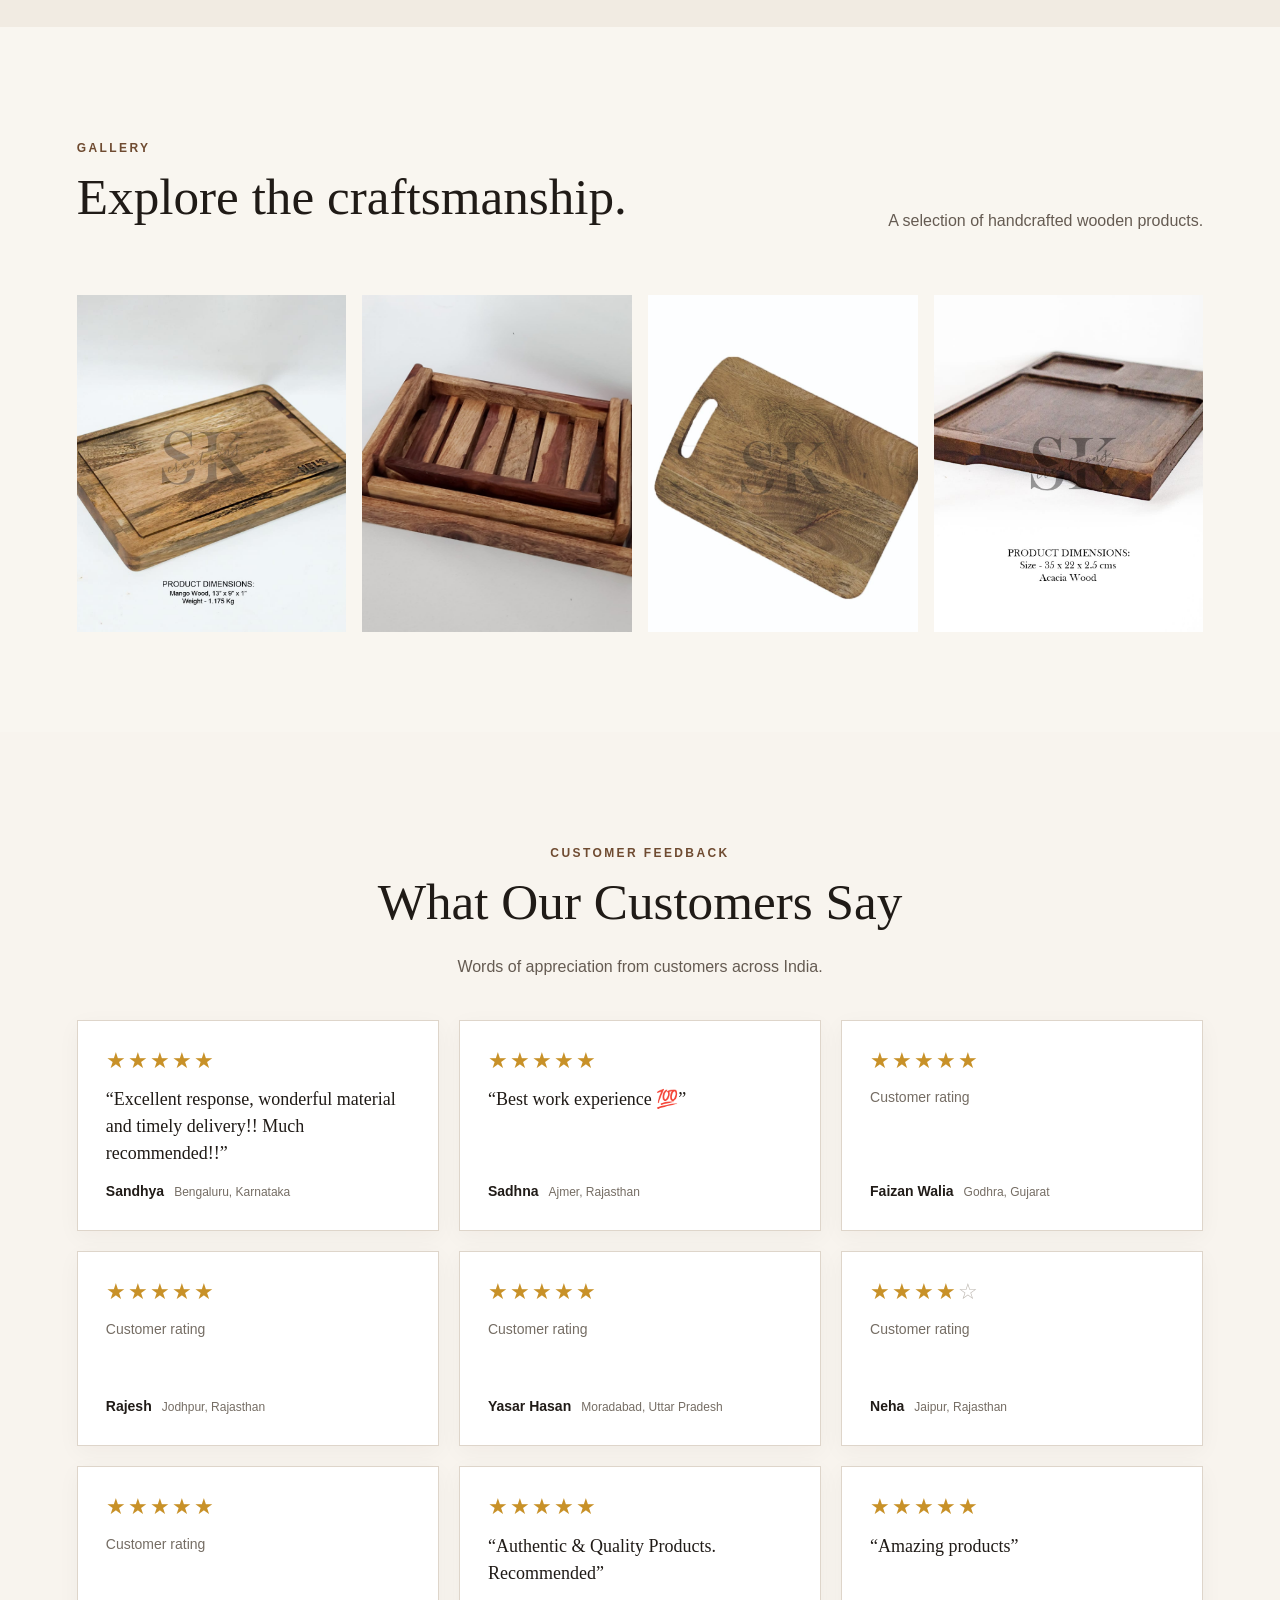
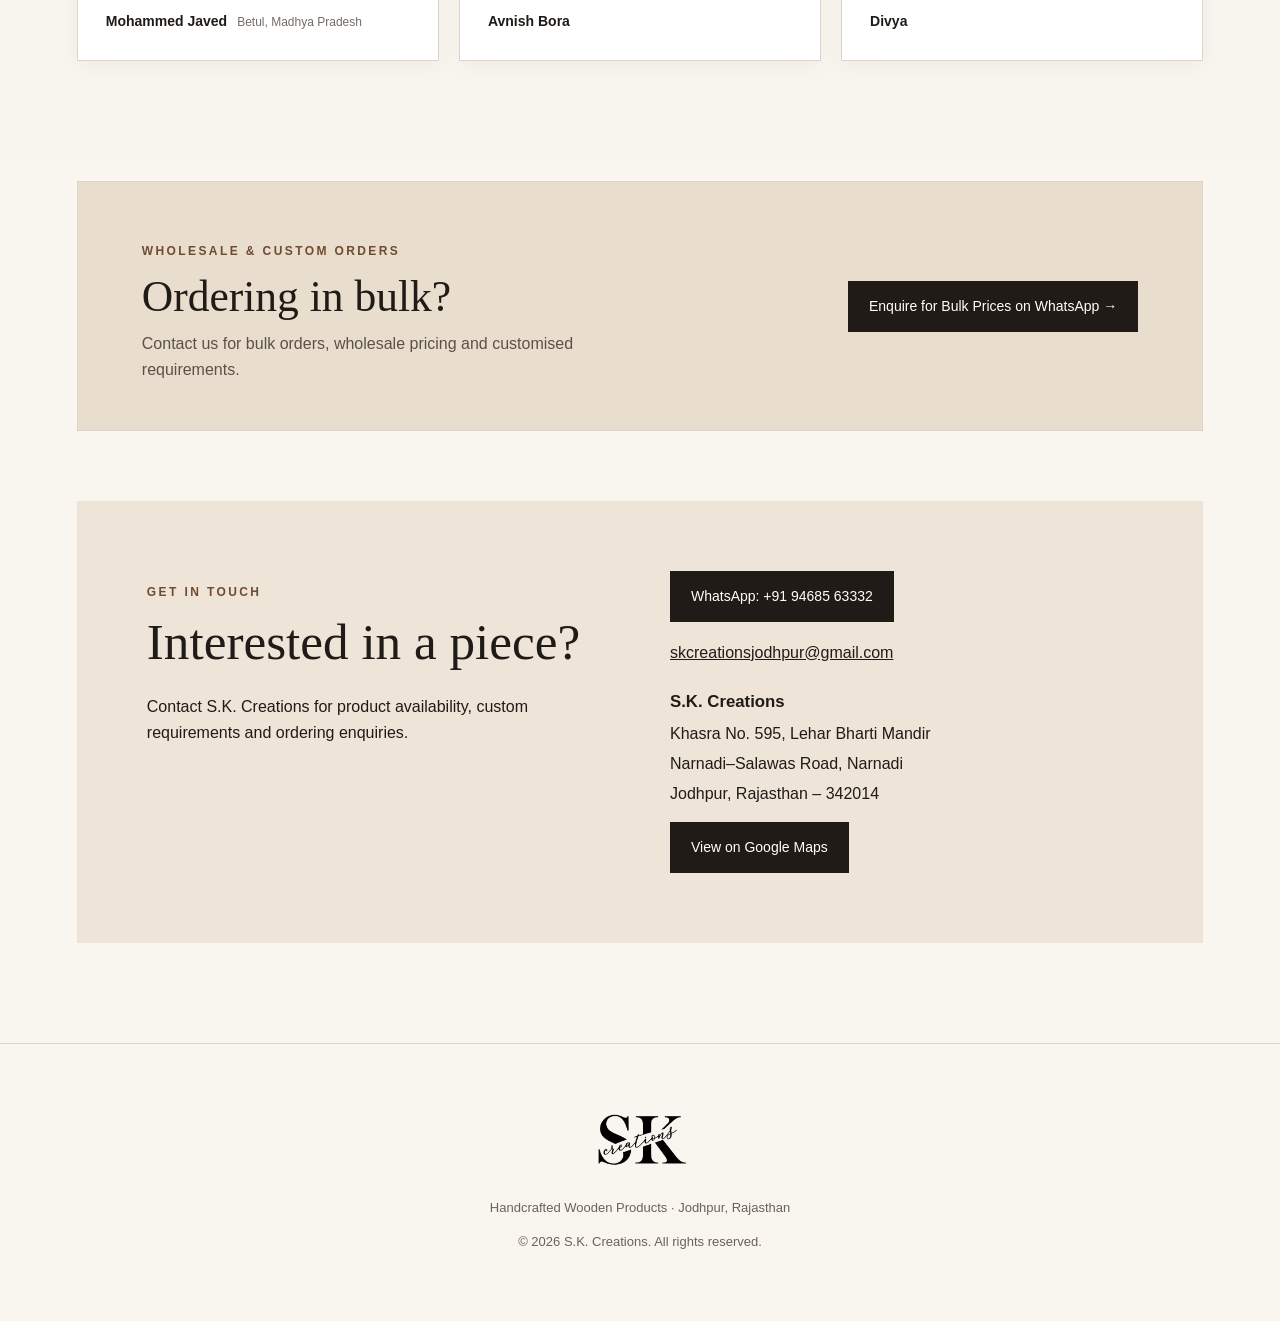
==== commit b1b02207: "Add files via upload name beside logo" ====
--- a/index.html
+++ b/index.html
@@ -7,7 +7,7 @@
 <link rel="stylesheet" href="style.css">
 </head>
 <body>
-<header class="header"><a class="brand" href="index.html"><img src="logo.png" alt="S.K. Creations logo"></a><button class="menu" aria-label="Open menu">☰</button><nav><a href="index.html">Home</a><a href="chopping-boards.html">Chopping Boards</a><a href="wooden-trays.html">Wooden Trays</a><a href="wooden-plates.html">Wooden Plates</a><a href="wooden-dining-set.html">Dining Sets</a><a href="index.html#about">About</a><a href="index.html#contact">Contact</a></nav></header>
+<header class="header"><a class="brand" href="index.html" aria-label="S.K. Creations homepage"><img src="logo.png" alt="S.K. Creations logo"><span class="brand-identity"><span class="brand-name">S.K. Creations</span><span class="brand-tagline">Handcrafted Wooden Products</span></span></a><button class="menu" aria-label="Open menu">☰</button><nav><a href="index.html">Home</a><a href="chopping-boards.html">Chopping Boards</a><a href="wooden-trays.html">Wooden Trays</a><a href="wooden-plates.html">Wooden Plates</a><a href="wooden-dining-set.html">Dining Sets</a><a href="index.html#about">About</a><a href="index.html#contact">Contact</a></nav></header>
 <main>
 <section id="home" class="hero"><div class="hero-copy"><p class="eyebrow">HANDCRAFTED IN JODHPUR</p><h1>Wood, shaped into something <em>timeless.</em></h1><p>Thoughtfully handcrafted wooden utility and décor pieces that bring natural warmth, character and craftsmanship to your home.</p><div class="actions"><a class="btn" href="#categories">Explore Categories</a><a class="btn outline wa" data-product="our handcrafted wooden collection" href="#">Enquire on WhatsApp</a></div></div><div class="hero-image"><img src="site-hero.jpeg" alt="Handcrafted wooden serving board"></div></section>
 <section class="intro"><p class="eyebrow">S.K. CREATIONS</p><h2>Crafted by hand. Made for everyday beauty.</h2><p>Traditional woodworking meets contemporary design in functional pieces created to be used, admired and enjoyed.</p></section>
--- a/style.css
+++ b/style.css
@@ -53,3 +53,12 @@
 .bulk-banner p:not(.eyebrow){margin:0;max-width:520px;color:#5b5148}
 .bulk-banner .btn{white-space:normal;text-align:center}
 @media(max-width:750px){.bulk-banner{flex-direction:column;align-items:flex-start;margin:10px 5vw 50px;padding:30px 24px}.bulk-banner .btn{width:100%}}
+
+/* Brand name beside original logo */
+.header .brand{display:inline-flex;align-items:center;gap:13px;text-decoration:none;color:var(--ink);flex-shrink:0}
+.header .brand-identity{display:flex;flex-direction:column;justify-content:center;gap:2px}
+.header .brand-name{font-family:'Cormorant Garamond',Georgia,serif;font-size:clamp(22px,2.1vw,30px);font-weight:600;letter-spacing:.015em;line-height:1}
+.header .brand-tagline{font-family:Arial,Helvetica,sans-serif;font-size:9px;letter-spacing:.13em;text-transform:uppercase;color:var(--brown);line-height:1.4}
+@media(max-width:1100px){.header{padding-left:3vw;padding-right:3vw}.header nav{gap:12px}.header nav a{font-size:14px}}
+@media(max-width:850px){.header{padding-left:5vw;padding-right:5vw}.header nav a{font-size:19px}}
+@media(max-width:420px){.header .brand{gap:8px}.header .brand img{width:64px;height:58px}.header .brand-name{font-size:22px}.header .brand-tagline{font-size:8px;letter-spacing:.07em}}
